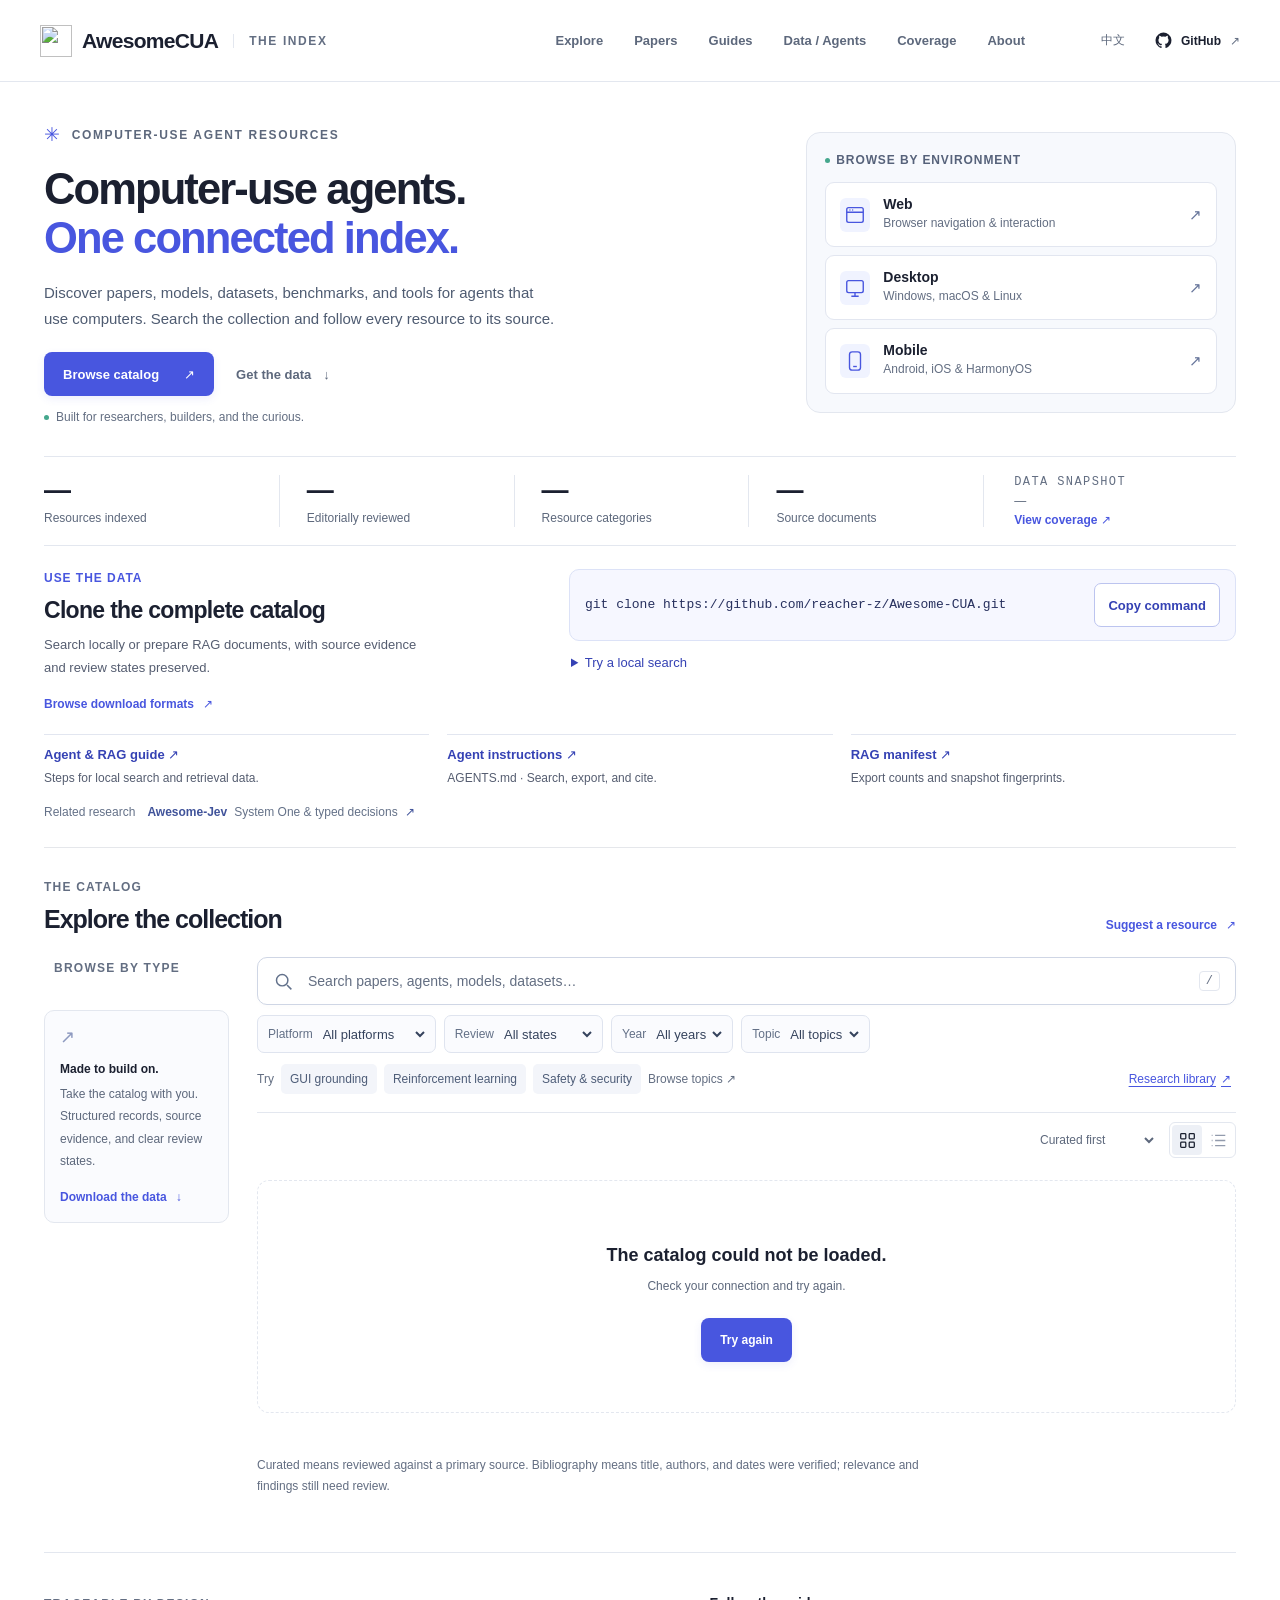
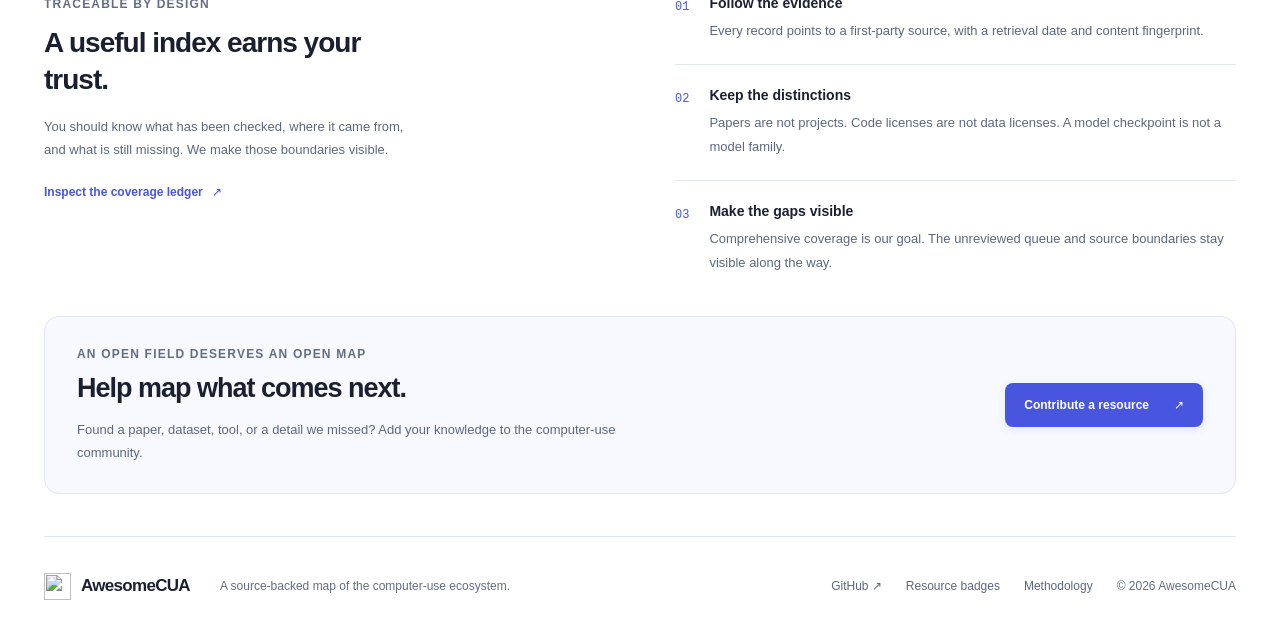
==== web/index.html @ 634046e3 "Merge main into vis/333-readme-cite and keep the Cite link in the new README header" ====
<!doctype html>
<html lang="en">
<head>
  <meta charset="utf-8">
  <meta name="viewport" content="width=device-width, initial-scale=1">
  <meta name="description" content="Explore the computer-use agent ecosystem. A searchable, source-backed catalog of papers, models, datasets, benchmarks, tools, and products.">
  <meta name="theme-color" content="#4856df">
  <meta property="og:title" content="AwesomeCUA — The computer-use agent index">
  <meta property="og:description" content="Research, models, data, and tools. Explore the computer-use agent ecosystem in one source-backed index.">
  <meta property="og:type" content="website">
  <meta property="og:site_name" content="AwesomeCUA">
  <meta property="og:locale" content="en_US">
  <meta property="og:image" content="https://awesomecua.github.io/social.png">
  <meta property="og:image:width" content="1200">
  <meta property="og:image:height" content="630">
  <meta property="og:image:alt" content="AwesomeCUA: The next interface is an agent. Research, models, data, and tools in one source-backed index.">
  <meta name="twitter:card" content="summary_large_image">
  <title>AwesomeCUA — The computer-use agent index</title>
  <link rel="icon" type="image/svg+xml" href="./favicon.svg">
  <link rel="stylesheet" href="./styles.css">
  <script type="module" src="./app.js"></script>
</head>
<body>
  <a class="skip-link" href="#catalog" data-i18n="skipToCatalog">Skip to catalog</a>
  <header class="site-header">
    <div class="header-inner">
      <a class="brand" href="./" aria-label="AwesomeCUA home" data-i18n-label="homeLabel"><img src="./favicon.svg" width="32" height="32" alt=""><span>Awesome<span class="brand-cua">CUA</span></span><span class="brand-label" data-i18n="brandLabel">THE INDEX</span></a>
      <nav aria-label="Main navigation" data-i18n-label="mainNavigation">
        <a href="#catalog" data-i18n="navExplore">Explore</a>
        <a href="/papers/" data-paper-library data-i18n="navPapers">Papers</a>
        <a href="/guides/" data-i18n="navGuides">Guides</a>
        <a href="/data/" data-data-hub data-i18n="navData">Data / Agents</a>
        <a href="#coverage" data-i18n="navCoverage">Coverage</a>
        <a href="#about" data-i18n="navAbout">About</a>
      </nav>
      <div class="header-actions"><button id="language" class="language-button" type="button" lang="zh-CN">中文</button><a class="github-link" href="https://github.com/reacher-z/Awesome-CUA" target="_blank" rel="noopener noreferrer"><svg viewBox="0 0 24 24" width="17" height="17" aria-hidden="true"><path fill="currentColor" d="M12 .8A11.2 11.2 0 0 0 8.46 22.63c.56.1.77-.24.77-.54v-2.1c-3.12.67-3.78-1.33-3.78-1.33-.51-1.3-1.25-1.65-1.25-1.65-1.02-.7.08-.68.08-.68 1.13.08 1.72 1.15 1.72 1.15 1 1.72 2.62 1.22 3.26.93.1-.73.4-1.22.71-1.5-2.49-.29-5.1-1.25-5.1-5.54 0-1.22.44-2.22 1.15-3-.12-.28-.5-1.42.11-2.96 0 0 .94-.3 3.08 1.15a10.7 10.7 0 0 1 5.6 0c2.14-1.45 3.07-1.15 3.07-1.15.62 1.54.23 2.68.12 2.96.71.78 1.14 1.78 1.14 3 0 4.3-2.62 5.25-5.12 5.53.4.35.76 1.03.76 2.08v3.1c0 .3.2.65.77.54A11.2 11.2 0 0 0 12 .8Z"/></svg><span>GitHub</span><span aria-hidden="true">↗</span></a></div>
    </div>
  </header>
  <main>
    <section class="hero shell">
      <div class="hero-copy">
        <div class="eyebrow"><span class="small-cross">✳</span><span data-i18n="eyebrow">COMPUTER-USE AGENT RESOURCES</span></div>
        <h1><span data-i18n="heroLine1">Computer-use agents.</span><br><span class="accent" data-i18n="heroLine2">One connected index.</span></h1>
        <p class="hero-description" data-i18n="heroDescription">Discover papers, models, datasets, benchmarks, and tools for agents that use computers. Search the collection and follow every resource to its source.</p>
        <div class="hero-cta"><a class="button primary" href="#catalog"><span data-i18n="exploreButton">Browse catalog</span><span aria-hidden="true">↗</span></a><button class="button text-button" id="hero-download" type="button"><span data-i18n="getData">Get the data</span><span aria-hidden="true">↓</span></button></div>
        <div class="hero-caption"><span class="status-dot"></span><span data-i18n="heroCaption">Built for researchers, builders, and the curious.</span></div>
      </div>
      <div class="ecosystem-map" aria-label="Explore web, desktop, and mobile agents" data-i18n-label="mapLabelAria">
        <div class="map-label"><span class="status-dot"></span><span data-i18n="mapLabel">BROWSE BY ENVIRONMENT</span></div>
        <button class="map-node node-web" type="button" data-environment="web"><span class="node-icon"><svg viewBox="0 0 24 24" width="22" height="22" fill="none" stroke="currentColor" stroke-width="1.5" aria-hidden="true"><rect x="3" y="4" width="18" height="16" rx="2"/><path d="M3 9h18M6 6.5h1m2 0h1"/></svg></span><span><strong data-i18n="webLabel">Web</strong><small data-i18n="webCaption">Browser navigation &amp; interaction</small></span><span class="node-arrow">↗</span></button>
        <button class="map-node node-desktop" type="button" data-environment="desktop"><span class="node-icon"><svg viewBox="0 0 24 24" width="22" height="22" fill="none" stroke="currentColor" stroke-width="1.5" aria-hidden="true"><rect x="3" y="4" width="18" height="13" rx="2"/><path d="M8 21h8m-4-4v4"/></svg></span><span><strong data-i18n="desktopLabel">Desktop</strong><small data-i18n="desktopCaption">Windows, macOS &amp; Linux</small></span><span class="node-arrow">↗</span></button>
        <button class="map-node node-mobile" type="button" data-environment="mobile"><span class="node-icon"><svg viewBox="0 0 24 24" width="22" height="22" fill="none" stroke="currentColor" stroke-width="1.5" aria-hidden="true"><rect x="6" y="2" width="12" height="20" rx="3"/><path d="M10 18h4"/></svg></span><span><strong data-i18n="mobileLabel">Mobile</strong><small data-i18n="mobileCaption">Android, iOS &amp; HarmonyOS</small></span><span class="node-arrow">↗</span></button>
      </div>
    </section>
    <section class="stats-band shell" aria-label="Catalog statistics" data-i18n-label="statsLabel">
      <div><span class="stat-value" id="stat-resources">—</span><span class="stat-label" data-i18n="resources">Resources indexed</span></div>
      <div><span class="stat-value" id="stat-curated">—</span><span class="stat-label" data-i18n="curatedResources">Editorially reviewed</span></div>
      <div><span class="stat-value" id="stat-kinds">—</span><span class="stat-label" data-i18n="categories">Resource categories</span></div>
      <div><span class="stat-value" id="stat-sources">—</span><span class="stat-label" data-i18n="discoverySources">Source documents</span></div>
      <div class="snapshot"><span class="snapshot-title" data-i18n="snapshot">DATA SNAPSHOT</span><span id="snapshot-date">—</span><a href="#coverage"><span data-i18n="viewCoverage">View coverage</span> ↗</a></div>
    </section>
    <section class="agent-entry shell" aria-labelledby="agent-entry-title">
      <div class="agent-entry-heading"><div class="eyebrow" data-i18n="agentEyebrow">USE THE DATA</div><h2 id="agent-entry-title" data-i18n="agentTitle">Clone the complete catalog</h2><p class="agent-entry-copy" data-i18n="agentCopy">Search locally or prepare RAG documents, with source evidence and review states preserved.</p><a class="subtle-link" data-data-hub href="/data/"><span data-i18n="agentDownloads">Browse download formats</span> ↗</a></div>
      <div class="clone-entry-command" data-clone-entry><div class="clone-command"><code aria-label="Git clone command" data-i18n-label="cloneCommandLabel">git clone https://github.com/reacher-z/Awesome-CUA.git</code><button type="button" data-copy-clone data-i18n="copyCommand" aria-describedby="clone-status-home">Copy command</button></div><p id="clone-status-home" class="clone-feedback" data-clone-status role="status" aria-live="polite" aria-atomic="true"></p><details class="agent-search"><summary data-i18n="localSearch">Try a local search</summary><pre><code>cd Awesome-CUA
python3 scripts/catalog.py search "grounding" --kind model --status curated --json</code></pre><p data-i18n="localSearchRequirements">Python 3.11+; no package installation or account needed.</p></details></div>
      <ul class="agent-entry-links"><li><a data-agent-guide href="/agents/"><strong><span data-i18n="agentGuide">Agent &amp; RAG guide</span> ↗</strong><span data-i18n="agentGuideCopy">Steps for local search and retrieval data.</span></a></li><li><a href="/AGENTS.md"><strong><span data-i18n="agentInstructions">Agent instructions</span> ↗</strong><span data-i18n="agentInstructionsCopy">AGENTS.md · Search, export, and cite.</span></a></li><li><a href="/downloads/rag-manifest.json"><strong><span data-i18n="agentManifest">RAG manifest</span> ↗</strong><span data-i18n="agentManifestCopy">Export counts and snapshot fingerprints.</span></a></li></ul>
      <div class="agent-related"><span data-i18n="relatedResearch">Related research</span><a href="https://github.com/reacher-z/Awesome-Jev" target="_blank" rel="noopener noreferrer">Awesome-Jev <span data-i18n="jevScope">System One &amp; typed decisions</span> <span aria-hidden="true">↗</span></a></div>
    </section>
    <section id="catalog" class="catalog-section shell" aria-labelledby="catalog-title">
      <div class="section-heading"><div><div class="eyebrow section-eyebrow" data-i18n="catalogEyebrow">THE CATALOG</div><h2 id="catalog-title" data-i18n="catalogTitle">Explore the collection</h2></div><a class="subtle-link" href="https://github.com/reacher-z/Awesome-CUA/issues/new?template=resource.yml" target="_blank" rel="noopener noreferrer"><span data-i18n="suggest">Suggest a resource</span> ↗</a></div>
      <div class="catalog-layout">
        <aside class="sidebar" aria-label="Resource categories" data-i18n-label="categories">
          <div class="sidebar-label" data-i18n="browseByType">BROWSE BY TYPE</div>
          <div id="categories" class="category-list"></div>
          <div class="sidebar-note"><span class="note-icon">↗</span><h3 data-i18n="useDataTitle">Made to build on.</h3><p data-i18n="useDataCopy">Take the catalog with you. Structured records, source evidence, and clear review states.</p><button class="subtle-link" id="sidebar-download" type="button"><span data-i18n="downloadData">Download the data</span> ↓</button></div>
        </aside>
        <div class="catalog-main">
          <div class="search-box"><svg viewBox="0 0 24 24" width="21" height="21" fill="none" stroke="currentColor" stroke-width="1.7" aria-hidden="true"><circle cx="10.5" cy="10.5" r="6.5"/><path d="m16 16 5 5"/></svg><label class="sr-only" for="search" data-i18n="searchLabel">Search the catalog</label><input id="search" type="search" autocomplete="off" placeholder="Search papers, agents, models, datasets…" data-placeholder="searchPlaceholder"><kbd aria-hidden="true">/</kbd></div>
          <div class="filter-row">
            <label class="select-wrap"><span data-i18n="platform">Platform</span><select id="platform"><option value="" data-i18n="allPlatforms">All platforms</option></select></label>
            <label class="select-wrap"><span data-i18n="review">Review</span><select id="review"><option value="" data-i18n="allStates">All states</option><option value="curated" data-i18n="curated">Curated</option><option value="metadata_verified" data-i18n="metadata">Bibliography</option></select></label>
            <label class="select-wrap"><span data-i18n="year">Year</span><select id="year"><option value="" data-i18n="allYears">All years</option></select></label>
            <label class="select-wrap topic-select"><span data-i18n="topic">Topic</span><select id="topic"><option value="" data-i18n="allTopics">All topics</option></select></label>
            <button type="button" class="clear-button" id="clear-filters" data-i18n="clearFilters" hidden>Reset filters</button>
          </div>
          <div class="popular-topics"><span data-i18n="try">Try</span><button type="button" data-search="grounding" data-i18n="grounding">GUI grounding</button><button type="button" data-topic="reinforcement-learning" data-i18n="rl">Reinforcement learning</button><button type="button" data-topic="safety-security" data-i18n="safety">Safety & security</button><a data-topic-directory href="/topics/"><span data-i18n="topicDirectory">Browse topics</span> ↗</a><a class="paper-library-shortcut" data-paper-library href="/papers/"><span data-i18n="paperLibrary">Research library</span> ↗</a></div>
          <div class="results-toolbar"><p id="results-count" role="status" aria-live="polite" tabindex="-1" data-i18n="loading">Loading the catalog…</p><label class="sort-wrap"><span class="sr-only" data-i18n="sortBy">Sort results</span><select id="sort"><option value="featured" data-i18n="curatedFirst">Curated first</option><option value="name" data-i18n="nameSort">Name A–Z</option><option value="newest" data-i18n="newest">Newest publication</option></select></label><div class="view-toggle" role="group" aria-label="Result layout" data-i18n-label="layoutLabel"><button id="view-grid" type="button" aria-label="Grid view" data-i18n-label="gridView" aria-pressed="true"><svg viewBox="0 0 20 20" width="17" height="17" fill="none" stroke="currentColor" stroke-width="1.5" aria-hidden="true"><rect x="2" y="2" width="6" height="6" rx="1"/><rect x="12" y="2" width="6" height="6" rx="1"/><rect x="2" y="12" width="6" height="6" rx="1"/><rect x="12" y="12" width="6" height="6" rx="1"/></svg></button><button id="view-list" type="button" aria-label="List view" data-i18n-label="listView" aria-pressed="false"><svg viewBox="0 0 20 20" width="17" height="17" fill="none" stroke="currentColor" stroke-width="1.5" aria-hidden="true"><path d="M6 4h12M6 10h12M6 16h12M2 4h1M2 10h1M2 16h1"/></svg></button></div></div>
          <div id="load-error" class="empty-state" hidden><h3 data-i18n="errorTitle">The catalog could not be loaded.</h3><p data-i18n="errorCopy">Check your connection and try again.</p><button class="button primary" id="retry" type="button" data-i18n="retry">Try again</button></div>
          <div id="results" class="resource-grid" aria-label="Catalog results" data-i18n-label="resultsLabel" aria-busy="true"></div>
          <div id="empty" class="empty-state" hidden><div class="empty-symbol">⌕</div><h3 data-i18n="emptyTitle">No resources match these filters.</h3><p data-i18n="emptyCopy">Try a broader term or clear a filter. Many papers have not yet been assigned platform or topic tags.</p><button class="button secondary" id="empty-reset" type="button" data-i18n="clearFilters">Reset filters</button></div>
          <nav id="pagination" class="pagination" aria-label="Results pagination" data-i18n-label="paginationLabel"></nav>
          <p class="catalog-footnote" data-i18n="catalogFootnote">Curated means reviewed against a primary source. Bibliography means title, authors, and dates were verified; relevance and findings still need review.</p>
        </div>
      </div>
    </section>
    <section id="coverage" class="coverage-section shell" aria-labelledby="coverage-title">
      <div class="coverage-intro"><div class="eyebrow section-eyebrow" data-i18n="coverageEyebrow">TRACEABLE BY DESIGN</div><h2 id="coverage-title" data-i18n="coverageTitle">A useful index earns your trust.</h2><p data-i18n="coverageCopy">You should know what has been checked, where it came from, and what is still missing. We make those boundaries visible.</p><button class="subtle-link" id="coverage-button" type="button"><span data-i18n="coverageButton">Inspect the coverage ledger</span> ↗</button></div>
      <div class="principles"><article><span class="principle-number">01</span><div><h3 data-i18n="principle1Title">Follow the evidence</h3><p data-i18n="principle1Copy">Every record points to a first-party source, with a retrieval date and content fingerprint.</p></div></article><article><span class="principle-number">02</span><div><h3 data-i18n="principle2Title">Keep the distinctions</h3><p data-i18n="principle2Copy">Papers are not projects. Code licenses are not data licenses. A model checkpoint is not a model family.</p></div></article><article><span class="principle-number">03</span><div><h3 data-i18n="principle3Title">Make the gaps visible</h3><p data-i18n="principle3Copy">Comprehensive coverage is our goal. The unreviewed queue and source boundaries stay visible along the way.</p></div></article></div>
    </section>
    <section id="about" class="about-section shell"><div><div class="eyebrow section-eyebrow" data-i18n="aboutEyebrow">AN OPEN FIELD DESERVES AN OPEN MAP</div><h2 data-i18n="aboutTitle">Help map what comes next.</h2><p data-i18n="aboutCopy">Found a paper, dataset, tool, or a detail we missed? Add your knowledge to the computer-use community.</p></div><a class="button primary" href="https://github.com/reacher-z/Awesome-CUA/issues/new?template=resource.yml" target="_blank" rel="noopener noreferrer"><span data-i18n="contribute">Contribute a resource</span><span aria-hidden="true">↗</span></a></section>
  </main>
  <footer class="shell"><a class="brand" href="./"><img src="./favicon.svg" width="27" height="27" alt=""><span>Awesome<span class="brand-cua">CUA</span></span></a><span data-i18n="footerCopy">A source-backed map of the computer-use ecosystem.</span><a href="https://github.com/reacher-z/Awesome-CUA" target="_blank" rel="noopener noreferrer">GitHub ↗</a><a href="/badges/" data-i18n="resourceBadges">Resource badges</a><button id="footer-method" type="button" data-i18n="methodology">Methodology</button><span class="copyright">© 2026 AwesomeCUA</span></footer>
  <dialog id="detail-dialog" class="detail-dialog" aria-labelledby="detail-title"><div class="dialog-top"><span id="detail-overline" class="eyebrow"></span><button class="icon-button dialog-close" type="button" aria-label="Close details" data-i18n-label="closeDetails">×</button></div><div id="detail-content"></div><div class="toast" role="status" aria-live="polite"></div></dialog>
  <dialog id="info-dialog" class="info-dialog" aria-labelledby="info-title"><div class="dialog-top"><span class="eyebrow" data-i18n="dataEyebrow">AWESOMECUA / DATA</span><button class="icon-button dialog-close" type="button" aria-label="Close dialog" data-i18n-label="closeDialog">×</button></div><div id="info-content"></div><div class="toast" role="status" aria-live="polite"></div></dialog>
  <div id="toast" class="toast" role="status" aria-live="polite"></div>
  <noscript><p class="noscript">Enable JavaScript to search the catalog, or <a href="./downloads/catalog.jsonl">download the complete JSONL data</a>.</p></noscript>
</body>
</html>
---- web/styles.css ----
@charset "UTF-8";
:root{--ink:#1b2030;--muted:#5d687c;--faint:#636e82;--blue:#4856df;--blue-dark:#3542ba;--soft-blue:#edf0ff;--line:#e4e7ee;--paper:#fff;--bg:#fafbfe;--green:#277966;--radius:14px;font-family:Inter,-apple-system,BlinkMacSystemFont,"Segoe UI","PingFang SC","Microsoft YaHei",sans-serif;color:var(--ink);background:var(--bg);font-synthesis:none;scroll-behavior:smooth;scroll-padding-top:90px}
*{box-sizing:border-box}body{margin:0}button,input,select{font:inherit}button,a,input,select{-webkit-tap-highlight-color:transparent}a{color:inherit;text-decoration:none}button{cursor:pointer;color:inherit}button:disabled{cursor:default;opacity:.4}button{background:none;border:none}a,button,input,select{outline-offset:4px}button:focus-visible,a:focus-visible,input:focus-visible,select:focus-visible{outline:2px solid var(--blue)}[hidden]{display:none!important}.shell{width:min(1256px,calc(100% - 88px));margin-inline:auto}.sr-only{position:absolute;width:1px;height:1px;padding:0;margin:-1px;overflow:hidden;clip:rect(0,0,0,0);white-space:nowrap;border:0}.skip-link{position:fixed;top:-100px;left:20px;background:var(--blue);color:white;padding:12px;z-index:99}.skip-link:focus{top:10px}.site-header{height:82px;border-bottom:1px solid var(--line);background:rgba(255,255,255,.94);position:sticky;top:0;z-index:20;backdrop-filter:blur(16px)}.header-inner{width:min(1360px,calc(100% - 80px));height:100%;margin:auto;display:flex;align-items:center;justify-content:space-between;gap:30px}.brand{display:flex;align-items:center;gap:10px;font-size:21px;font-weight:680;letter-spacing:-.7px}.brand-cua{font-weight:800}.brand-label{font-size:12px;letter-spacing:1.6px;color:var(--faint);border-left:1px solid var(--line);padding-left:15px;margin-left:5px;font-weight:650}.site-header nav{display:flex;gap:31px;margin-left:auto;margin-right:38px;font-size:13px;font-weight:550;color:var(--muted)}.site-header nav a:hover{color:var(--blue)}.header-actions{display:flex;align-items:center;gap:22px}.language-button{font-size:12px;color:var(--muted);padding:8px}.github-link{display:flex;align-items:center;gap:9px;font-size:12px;font-weight:650}.github-link>span:last-child{color:var(--faint)}
.hero{padding-top:74px;padding-bottom:66px;display:grid;grid-template-columns:1.14fr .86fr;align-items:center;gap:50px}.eyebrow{display:flex;align-items:center;gap:8px;font-size:12px;font-weight:750;letter-spacing:1.65px;color:var(--muted);line-height:1.6}.small-cross{color:var(--blue);font-size:19px;margin-right:2px}h1{font-size:clamp(42px,4.35vw,64px);letter-spacing:-3.1px;line-height:1.09;margin:21px 0 22px;font-weight:730}.accent{color:var(--blue)}.hero-description{color:var(--muted);font-size:15px;line-height:1.85;max-width:505px;margin:0}.hero-cta{display:flex;align-items:center;gap:22px;margin-top:29px}.button{display:inline-flex;align-items:center;justify-content:center;gap:25px;min-height:44px;padding:12px 19px;border-radius:8px;font-size:12px;font-weight:650;transition:background .15s,transform .15s}.button.primary{background:var(--blue);color:white;box-shadow:0 3px 8px #4856df18}.button.primary:hover{background:var(--blue-dark);transform:translateY(-1px)}.button.secondary{background:var(--paper);border:1px solid var(--line)}.text-button{padding-left:0;padding-right:0;color:var(--muted);gap:12px}.hero-caption{display:flex;align-items:center;gap:7px;font-size:12px;color:var(--faint);margin-top:23px}.status-dot{width:5px;height:5px;display:inline-block;background:#45a78d;border-radius:50%;flex-shrink:0}.ecosystem-map{height:350px;position:relative;background-image:radial-gradient(#dfe3ee .8px,transparent .8px);background-size:16px 16px;border:1px solid var(--line);border-radius:20px;background-color:#f4f6fc;box-shadow:0 15px 45px -25px #61709828;overflow:hidden}.map-label{position:absolute;top:21px;left:22px;right:22px;font:12px ui-monospace,SFMono-Regular,monospace;letter-spacing:1px;display:flex;align-items:center;gap:6px;color:var(--faint)}.map-coordinates{margin-left:auto;color:var(--faint)}.map-connectors{position:absolute;inset:35px 0 15px;width:100%;height:290px;fill:none;stroke:#c9d0eb;stroke-width:1}.map-connectors circle{stroke-dasharray:3 6;opacity:.75}.map-center{position:absolute;width:84px;height:91px;top:139px;left:calc(50% - 42px);background:var(--blue);border:5px solid #e5e9ff;border-radius:20px;box-shadow:0 12px 30px -5px #4856df4a;color:white;display:flex;flex-direction:column;align-items:center;justify-content:center;gap:4px}.map-center span{font:12px ui-monospace,monospace;letter-spacing:2px}.map-node{position:absolute;display:flex;align-items:center;gap:10px;background:white;box-shadow:0 5px 18px #6d7a9c12;border:1px solid #e2e6f0;border-radius:11px;text-align:left;padding:13px 14px;z-index:2;transition:transform .2s}.map-node:hover{transform:translateY(-3px);border-color:#b6bff7}.map-node strong{font-size:12px;display:block;font-weight:650}.map-node small{font-size:12px;display:block;color:var(--faint);margin-top:4px}.node-icon{color:var(--blue);font-size:24px;display:flex;align-items:center;justify-content:center;width:26px}.node-arrow{color:#a6afc0;margin-left:10px;font-size:12px}.node-web{left:22px;top:58px}.node-desktop{right:20px;top:78px}.node-mobile{right:33px;bottom:44px}.map-foot{position:absolute;left:22px;right:22px;bottom:16px;display:flex;align-items:center;justify-content:flex-start;gap:9px;font:12px ui-monospace,monospace;color:var(--faint);letter-spacing:1px}.map-foot i{width:13px;height:1px;background:#b2bdd3}
.stats-band{display:grid;grid-template-columns:repeat(4,1fr) 1.15fr;padding:26px 0;border-top:1px solid var(--line);border-bottom:1px solid var(--line);gap:15px}.stats-band>div{display:flex;flex-direction:column;gap:7px;padding-left:27px;border-left:1px solid var(--line)}.stats-band>div:first-child{padding-left:0;border:none}.stat-value{font-size:29px;font-weight:670;letter-spacing:-1px;font-variant-numeric:tabular-nums}.stat-label{font-size:12px;color:var(--muted)}.stats-band .snapshot{padding-left:30px;justify-content:center}.snapshot-title{font:12px ui-monospace,monospace;color:var(--faint);letter-spacing:1.4px}.snapshot>span:nth-child(2){font-size:12px;color:var(--muted)}.snapshot a{font-size:12px;color:var(--blue);font-weight:600}.catalog-section{padding-top:61px;padding-bottom:54px}.section-heading{display:flex;justify-content:space-between;align-items:flex-end;margin-bottom:30px;gap:25px}.section-eyebrow{font-size:12px;letter-spacing:1.6px;color:var(--faint)}h2{font-size:28px;font-weight:660;letter-spacing:-1px;line-height:1.25;margin:11px 0 0}.subtle-link{display:inline-flex;align-items:center;gap:9px;color:var(--blue);font-size:12px;font-weight:600;padding:0;line-height:1.6}.subtle-link:hover{text-decoration:underline}.catalog-layout{display:grid;grid-template-columns:192px minmax(0,1fr);gap:32px;align-items:start}.sidebar-label{font-size:12px;color:var(--faint);font-weight:650;letter-spacing:1.25px;padding:4px 12px 13px}.category-list{display:flex;flex-direction:column;gap:3px}.category-button{display:flex;align-items:center;text-align:left;gap:10px;min-height:36px;padding:9px 11px;border-radius:7px;font-size:12px;color:var(--muted);transition:background .15s;width:100%}.category-button:hover{background:#f0f2f8}.category-button[aria-pressed=true]{background:var(--soft-blue);color:var(--blue);font-weight:650}.category-icon{display:flex;align-items:center;width:17px;font-size:15px;justify-content:center;color:#8a94a9}.category-button[aria-pressed=true] .category-icon{color:var(--blue)}.category-count{margin-left:auto;font:12px ui-monospace,SFMono-Regular,monospace;color:var(--faint)}.category-button[aria-pressed=true] .category-count{color:var(--blue)}.sidebar-note{border:1px solid var(--line);background:#f5f7fc;border-radius:10px;padding:17px;margin-top:27px}.note-icon{font-size:18px;color:#8e9ac0}.sidebar-note h3{font-size:12px;margin:14px 0 7px;font-weight:650}.sidebar-note p{font-size:12px;line-height:1.85;color:var(--muted);margin:0 0 15px}.sidebar-note .subtle-link{font-size:12px}.search-box{height:49px;background:white;border:1px solid #d8dde8;border-radius:10px;display:flex;align-items:center;gap:12px;padding:0 15px;box-shadow:0 2px 3px #18243802}.search-box:focus-within{border-color:var(--blue);box-shadow:0 0 0 3px #4856df10}.search-box>svg{color:#9099a9;flex-shrink:0}.search-box input{border:0;outline:0;background:transparent;min-width:0;width:100%;font-size:12px;color:var(--ink);height:100%}.search-box input::placeholder{color:var(--faint)}.search-box input:focus-visible{outline:none}.search-box kbd{font-size:12px;border:1px solid var(--line);color:var(--faint);padding:2px 6px;border-radius:4px}.filter-row{display:flex;flex-wrap:wrap;align-items:center;gap:8px;margin-top:12px}.select-wrap{display:flex;align-items:center;gap:6px;min-height:32px;border:1px solid var(--line);border-radius:6px;background:white;padding:0 7px 0 10px;font-size:12px;min-width:0}.select-wrap>span{color:var(--faint)}.select-wrap select{max-width:180px;color:var(--muted);background:transparent;border:none;outline-offset:1px;font-size:12px;min-height:30px;padding-right:3px}.clear-button{font-size:12px;color:var(--blue);padding:8px;margin-left:auto}.popular-topics{display:flex;align-items:center;gap:8px;flex-wrap:wrap;font-size:12px;color:var(--faint);margin:13px 0 26px}.popular-topics>button{font-size:12px;background:#f0f2f7;padding:5px 9px;border-radius:5px;color:var(--muted)}.popular-topics>button:hover{background:var(--soft-blue);color:var(--blue)}.results-toolbar{display:flex;align-items:center;gap:12px;min-height:28px;margin-bottom:15px}.results-toolbar>p{font-size:12px;color:var(--muted);margin:0 auto 0 0}.results-toolbar>p strong{font-weight:650;color:var(--ink)}.sort-wrap select{font-size:12px;color:var(--muted);border:0;background:transparent;max-width:160px;padding:5px 0}.view-toggle{display:flex;gap:1px;border:1px solid var(--line);background:white;border-radius:6px;padding:2px}.view-toggle button{padding:4px 6px;border-radius:4px;display:flex;align-items:center;color:#929bad}.view-toggle button[aria-pressed=true]{background:#edf0f6;color:var(--ink)}
.resource-grid{display:grid;grid-template-columns:repeat(3,minmax(0,1fr));gap:13px}.resource-card{border:1px solid var(--line);border-radius:11px;background:white;padding:18px 17px 14px;min-width:0;position:relative;display:flex;flex-direction:column;transition:border-color .2s,box-shadow .2s,transform .2s}.resource-card:hover{border-color:#bac3ed;box-shadow:0 5px 20px #23315b08;transform:translateY(-2px)}.card-top{display:flex;align-items:center;justify-content:space-between;gap:9px;margin-bottom:16px}.resource-monogram{width:35px;height:35px;border-radius:9px;display:flex;align-items:center;justify-content:center;background:#eef1fa;color:#58649a;font:600 14px ui-monospace,monospace;letter-spacing:-1px;border:1px solid #e6ebf5}.resource-card[data-kind=model] .resource-monogram{color:#7855ad;background:#f4eefb;border-color:#ede5f5}.resource-card[data-kind=dataset] .resource-monogram{color:#2a7363;background:#edf7f3;border-color:#e4f0eb}.resource-card[data-kind=benchmark] .resource-monogram{color:#94591c;background:#fbf4eb;border-color:#f2e9dc}.resource-card[data-kind=agent] .resource-monogram{color:#4865b3;background:#edf2fd}.kind-chip{color:var(--muted);background:#f4f5f8;border-radius:4px;font-size:12px;letter-spacing:.3px;padding:4px 6px;white-space:nowrap}.card-title{font-size:13px;line-height:1.55;letter-spacing:-.2px;font-weight:670;margin:0 0 8px}.card-title button{text-align:left;padding:0;font-weight:inherit;line-height:inherit;color:inherit}.card-title button:after{content:"";position:absolute;inset:0;border-radius:11px}.card-title button:hover{color:var(--blue)}.card-facts{font:12px/1.6 ui-monospace,SFMono-Regular,Menlo,Consolas,monospace;color:var(--muted);margin:-2px 0 9px;display:-webkit-box;-webkit-line-clamp:2;-webkit-box-orient:vertical;overflow:hidden}.card-facts>*{display:inline-block;max-width:100%;overflow:hidden;text-overflow:ellipsis;white-space:nowrap;vertical-align:top}.card-facts a,.row-meta a{color:#4151a7;position:relative;z-index:2}.card-facts a:hover,.row-meta a:hover{text-decoration:underline}.resource-summary{font-size:12px;line-height:1.85;color:var(--muted);margin:0 0 17px;display:-webkit-box;-webkit-line-clamp:3;-webkit-box-orient:vertical;overflow:hidden;min-height:55px}.resource-summary.is-bibliography{-webkit-line-clamp:2;font-size:12px}.card-tags{display:flex;flex-wrap:wrap;gap:5px;margin-top:auto;margin-bottom:15px}.card-tags span{font-size:12px;color:var(--faint);line-height:1.5;border:1px solid #eaedf3;border-radius:4px;padding:2px 5px}.card-bottom{display:flex;align-items:center;gap:6px;border-top:1px solid #eef0f5;padding-top:11px;font-size:12px;color:var(--faint)}.review-dot{width:4px;height:4px;background:#a9b0c0;border-radius:100%}.is-curated .review-dot{background:#45a78d}.card-bottom.is-curated{color:var(--green)}.card-external{margin-left:auto;display:flex;align-items:center;gap:3px;position:relative;z-index:2;color:#929bad;font-size:12px}.card-external:hover{color:var(--blue)}.resource-grid.list-view{grid-template-columns:1fr;gap:7px}.list-view .resource-card{display:grid;grid-template-columns:120px minmax(0,1fr) 170px;gap:5px 20px;padding:16px 20px;align-items:center}.list-view .card-top{margin:0;grid-row:1/4;align-self:start;justify-content:flex-start;gap:10px}.list-view .resource-monogram{width:30px;height:30px;font-size:12px;flex-shrink:0}.list-view .kind-chip{font-size:12px;max-width:80px;white-space:normal}.list-view .card-title{margin:0;grid-column:2;grid-row:1}.list-view .resource-summary{min-height:0;margin:0;grid-column:2;grid-row:2;-webkit-line-clamp:2}.list-view .card-tags{grid-column:2;grid-row:3;margin:3px 0 0}.list-view .card-bottom{grid-column:3;grid-row:1/4;border:0;padding:0;margin:0}.empty-state{text-align:center;padding:50px 25px;background:white;border:1px dashed var(--line);border-radius:12px}.empty-symbol{font-size:34px;color:var(--blue)}.empty-state h3{font-size:18px;margin:14px 0 10px}.empty-state p{font-size:12px;line-height:1.8;color:var(--muted);max-width:410px;margin:0 auto 20px}.pagination{display:flex;align-items:center;justify-content:space-between;margin-top:22px;gap:12px;font-size:12px;color:var(--muted)}.pagination button{border:1px solid var(--line);border-radius:6px;padding:8px 13px;background:white;font-size:12px}.pagination button:hover:not(:disabled){color:var(--blue);border-color:var(--blue)}.page-numbers{display:flex;align-items:center;gap:4px}.pagination .page-numbers button{min-width:32px;min-height:32px;padding:0 8px;font-variant-numeric:tabular-nums}.pagination .page-numbers button[aria-current=page]{color:#fff;background:var(--blue);border-color:var(--blue);font-weight:650}.page-gap{min-width:14px;text-align:center}@media(max-width:760px){.pagination{flex-wrap:wrap;row-gap:10px}.page-numbers{order:-1;flex-basis:100%;justify-content:center}}.catalog-footnote{font-size:12px;color:var(--faint);line-height:1.8;margin:20px 0 0;max-width:700px}
.coverage-section{border-top:1px solid var(--line);padding-top:65px;padding-bottom:65px;display:grid;grid-template-columns:1fr 1fr;gap:95px}.coverage-intro h2{font-size:31px;max-width:360px;line-height:1.3}.coverage-intro p{font-size:12px;line-height:1.9;color:var(--muted);max-width:380px;margin:17px 0 20px}.principles article{display:flex;gap:20px;padding:0 0 22px;margin:0 0 22px;border-bottom:1px solid var(--line)}.principles article:last-child{border:0;margin:0;padding:0}.principle-number{font:12px ui-monospace,monospace;color:var(--blue);margin-top:5px}.principles h3{font-size:13px;margin:0 0 8px;font-weight:650}.principles p{font-size:12px;line-height:1.9;color:var(--muted);margin:0}.about-section{border:1px solid #e0e4f5;border-radius:15px;background:#f0f3fd;display:flex;align-items:center;justify-content:space-between;gap:40px;padding:36px 40px;margin-bottom:65px}.about-section h2{font-size:27px;margin-top:8px}.about-section p{font-size:12px;line-height:1.9;color:var(--muted);max-width:560px;margin:12px 0 0}.about-section .button{flex-shrink:0}footer{display:flex;align-items:center;gap:24px;min-height:100px;border-top:1px solid var(--line);font-size:12px;color:var(--faint)}footer .brand{font-size:17px;color:var(--ink);margin-right:6px}footer>span:nth-child(2){margin-right:auto}footer a:not(.brand),footer button{font-size:12px;padding:0;color:var(--muted)}.copyright{font-size:12px;white-space:nowrap}.detail-dialog,.info-dialog{border:1px solid var(--line);border-radius:17px;max-width:690px;width:calc(100% - 32px);max-height:calc(100dvh - 50px);padding:27px 32px;color:var(--ink);background:white;box-shadow:0 20px 80px #12234433;overflow:auto}.detail-dialog::backdrop,.info-dialog::backdrop{background:#18213766;backdrop-filter:blur(4px)}.dialog-top{display:flex;align-items:center;justify-content:space-between;gap:20px;margin-bottom:15px}.icon-button{font-size:24px;font-weight:300;line-height:1;border-radius:6px;padding:3px 7px;color:var(--muted)}.icon-button:hover{background:#f0f2f7}.detail-dialog h2,.info-dialog h2{font-size:27px;line-height:1.35;margin-bottom:15px;overflow-wrap:anywhere}.detail-description,.info-dialog p{font-size:13px;line-height:1.85;color:var(--muted)}.detail-badges{display:flex;flex-wrap:wrap;gap:8px;margin:17px 0 23px}.detail-badges span{background:var(--soft-blue);color:var(--blue);font-size:12px;padding:5px 8px;border-radius:5px}.detail-section{margin:26px 0 0;padding-top:20px;border-top:1px solid var(--line)}.detail-section h3,.info-dialog h3{font-size:12px;letter-spacing:.2px;margin:0 0 13px}.detail-section p,.detail-section li{font-size:12px;line-height:1.9;color:var(--muted)}.detail-section ul{list-style:none;padding:0;margin:0}.detail-section li{margin:8px 0;overflow-wrap:anywhere}.detail-section li a{color:var(--blue)}.detail-dates{display:flex;flex-wrap:wrap;gap:20px;font-size:12px;color:var(--muted);margin-top:18px}.detail-dates strong{display:block;font-weight:600;color:var(--ink);margin-top:5px}.detail-actions{display:flex;gap:12px;flex-wrap:wrap;align-items:center;margin:23px 0 0}.detail-meta{font-size:12px;color:var(--muted);line-height:1.85;overflow-wrap:anywhere;background:#f5f7fa;padding:13px;border-radius:6px}.detail-section pre{white-space:pre-wrap;word-break:break-word;font-size:12px;line-height:1.8;padding:12px;border-radius:6px;background:#f5f7fa}.license-grid{display:grid;grid-template-columns:repeat(2,1fr);gap:10px}.license-item{padding:12px;border:1px solid var(--line);border-radius:7px;font-size:12px;color:var(--ink)}.license-item span{display:block;color:var(--faint);font-size:12px;margin-bottom:6px}.license-item a{color:var(--blue)}.evidence-item{padding:12px 0;border-bottom:1px solid #eef0f5}.evidence-item:last-child{border:0}.evidence-item a{font-size:12px;color:var(--blue);overflow-wrap:anywhere}.evidence-item p{font-size:12px;color:var(--muted);margin:4px 0}.download-options{display:grid;gap:10px;margin:25px 0}.download-option{display:flex;align-items:center;justify-content:space-between;padding:18px;border:1px solid var(--line);border-radius:9px}.download-option:hover{border-color:var(--blue);background:#fafbff}.download-option strong{display:block;font-size:13px}.download-option small{display:block;margin-top:5px;font-size:12px;color:var(--muted)}.coverage-table{border-collapse:collapse;width:100%;font-size:12px;margin:20px 0}.coverage-table th,.coverage-table td{padding:10px 6px;text-align:left;border-bottom:1px solid var(--line)}.coverage-table th{color:var(--faint);font-weight:550}.coverage-table a{color:var(--blue)}.info-stat-grid{display:grid;grid-template-columns:repeat(3,1fr);gap:10px;margin:20px 0}.info-stat-grid>div{padding:15px;background:#f5f7fc;border-radius:9px}.info-stat-grid strong{display:block;font-size:23px;font-weight:650}.info-stat-grid span{font-size:12px;color:var(--muted)}.toast{position:fixed;bottom:22px;left:50%;transform:translateX(-50%);background:var(--ink);color:white;z-index:100;padding:12px 19px;border-radius:9px;font-size:12px;box-shadow:0 8px 25px #12234433}.skeleton-card{height:238px;border-radius:11px;border:1px solid var(--line);background:linear-gradient(110deg,#fff 30%,#f0f2f8 48%,#fff 66%);background-size:200% 100%;animation:shimmer 1.6s linear infinite}.noscript{margin:30px;padding:30px;border:1px solid var(--line)}@keyframes shimmer{to{background-position:-200% 0}}
@media(min-width:1500px){.hero{gap:90px}.ecosystem-map{max-width:480px}}@media(max-width:1150px){.shell{width:calc(100% - 56px)}.header-inner{width:calc(100% - 56px)}.brand-label{display:none}.hero{gap:32px;grid-template-columns:1.1fr .9fr;padding-block:55px}.hero h1{font-size:49px;letter-spacing:-2px}.ecosystem-map{height:330px}.node-web{left:13px;top:66px}.node-desktop{right:13px;top:133px}.node-mobile{right:29px;bottom:40px}.map-center{left:38%;top:155px;width:69px;height:76px}.map-connectors{opacity:.6}.map-node{padding:11px 10px;gap:7px}.map-node small,.map-coordinates{display:none}.node-arrow{margin-left:2px}.catalog-layout{grid-template-columns:170px minmax(0,1fr);gap:22px}.resource-grid{grid-template-columns:repeat(2,minmax(0,1fr))}.stats-band .snapshot{padding-left:20px}.stats-band>div{padding-left:20px}.coverage-section{gap:60px}.list-view .resource-card{grid-template-columns:100px minmax(0,1fr)}.list-view .card-bottom{grid-column:2;grid-row:4}.list-view .card-top{grid-row:1/5}.list-view .card-external{margin-left:12px}footer{gap:18px}.copyright{display:none}}
@media(max-width:900px){.site-header{height:auto}.header-inner{width:calc(100% - 36px);gap:4px 15px;flex-wrap:wrap;padding-top:12px}.site-header nav{order:1;flex-basis:100%;margin:0;gap:12px;overflow-x:auto;scrollbar-width:thin;padding:0 28px 6px 0;font-size:12px;white-space:nowrap;mask-image:linear-gradient(90deg,#000 calc(100% - 28px),transparent)}.site-header nav a{padding:6px 4px;outline-offset:-2px}}@media(max-width:760px){.shell{width:calc(100% - 36px)}.site-header{height:auto}.header-inner{width:calc(100% - 36px);gap:4px 15px;flex-wrap:wrap;padding-top:12px}.brand{font-size:19px;gap:8px}.brand img{width:28px;height:28px}.site-header nav{order:1;flex-basis:100%;margin:0;gap:12px;overflow-x:auto;scrollbar-width:thin;padding:0 28px 6px 0;font-size:12px;white-space:nowrap;mask-image:linear-gradient(90deg,#000 calc(100% - 28px),transparent)}.site-header nav a{padding:6px 4px;outline-offset:-2px}.header-actions{gap:13px}.github-link>svg{display:none}.language-button{padding:6px}.hero{padding-block:39px 33px;grid-template-columns:1fr;gap:30px}.hero h1{font-size:44px;letter-spacing:-1.9px;margin-top:19px}.hero-description{font-size:13px;max-width:480px}.hero-cta{margin-top:23px}.eyebrow{letter-spacing:1.25px}.hero-caption{margin-top:19px}.ecosystem-map{display:none}.stats-band{grid-template-columns:repeat(4,1fr);gap:5px;padding-block:22px}.stats-band>div{padding-left:12px;gap:6px}.stat-value{font-size:24px}.stat-label{line-height:1.6}.stats-band .snapshot{display:none}.catalog-section{padding-top:37px}.section-heading{margin-bottom:25px;align-items:start;gap:18px}.section-heading h2{font-size:23px;line-height:1.35}.section-heading>.subtle-link{display:none}.catalog-layout{display:block}.sidebar-label,.sidebar-note{display:none}.category-list{flex-direction:row;overflow-x:auto;gap:6px;padding-bottom:15px;margin-bottom:8px;scrollbar-width:thin}.category-button{white-space:nowrap;border:1px solid var(--line);min-width:max-content;width:auto;background:white;padding:8px 11px;gap:7px}.category-button[aria-pressed=true]{border-color:#c6ccf4}.category-icon{display:none}.search-box{height:46px}.filter-row{gap:7px}.select-wrap{gap:4px;padding-left:7px;flex-grow:1;justify-content:space-between}.select-wrap select{max-width:145px}.topic-select{max-width:100%}.popular-topics{gap:6px;margin-top:12px;margin-bottom:20px}.popular-topics>button{padding:4px 7px}.results-toolbar{gap:7px}.sort-wrap select{max-width:124px}.view-toggle button{padding:4px}.resource-grid{gap:10px}.resource-card{padding:15px 13px 12px}.card-top{margin-bottom:12px}.resource-monogram{width:30px;height:30px;font-size:12px;border-radius:8px}.kind-chip{padding:4px 5px}.card-title{font-size:12px}.resource-summary{line-height:1.8;min-height:49px}.card-tags{margin-bottom:12px;gap:4px}.card-bottom{gap:4px;padding-top:9px}.coverage-section{grid-template-columns:1fr;gap:31px;padding-block:35px 40px}.coverage-intro h2{font-size:27px}.coverage-intro p{max-width:none}.principles article{gap:14px;margin-bottom:18px;padding-bottom:18px}.principles h3{font-size:12px}.about-section{padding:25px;display:block;margin-bottom:35px}.about-section h2{font-size:24px}.about-section .button{margin-top:20px}.list-view .resource-card{padding:14px;grid-template-columns:80px minmax(0,1fr);gap:5px 12px}.list-view .card-top{flex-direction:column;align-items:flex-start;gap:8px}.list-view .card-tags{display:none}.list-view .card-title{font-size:12px}footer{min-height:105px;flex-wrap:wrap;gap:15px;padding-block:23px}footer>span:nth-child(2){width:100%;order:4}footer>.brand{font-size:16px;margin-right:auto}.detail-dialog,.info-dialog{padding:20px;max-height:calc(100dvh - 24px)}.detail-dialog h2,.info-dialog h2{font-size:23px}.detail-description,.info-dialog p{font-size:12px}.detail-actions .button{gap:12px}.info-stat-grid>div{padding:11px}.info-stat-grid strong{font-size:20px}.coverage-table th,.coverage-table td{padding:9px 4px}.license-grid{gap:8px}.dialog-top{margin-bottom:12px}}
@media(max-width:370px){.shell,.header-inner{width:calc(100% - 28px)}.hero h1{font-size:38px}.hero-cta{gap:14px}.button{gap:15px}.stats-band>div{padding-left:8px}.stat-value{font-size:22px}.view-toggle{display:none}}
@media(prefers-reduced-motion:reduce){:root{scroll-behavior:auto}*,*:before,*:after{animation:none!important;transition:none!important}}
.toast:empty{padding:0;box-shadow:none}

/* Readable resource metadata at desktop and mobile sizes. */
.search-box input{font-size:13px}.resource-summary{font-size:12px;line-height:1.7;min-height:61px}.card-title{font-size:15px}.list-view .resource-summary{font-size:12px}.list-view .card-title{font-size:14px}
@media(max-width:760px){.search-box input{font-size:12px}.card-title{font-size:13px}.resource-summary{min-height:56px}.list-view .card-title{font-size:13px}}
@media(max-width:640px){.resource-grid{grid-template-columns:1fr}.resource-summary{min-height:0}}

.fact-list{margin:0;font-size:12px}.fact-list>div{display:grid;grid-template-columns:145px minmax(0,1fr);gap:15px;padding:10px 0;border-bottom:1px solid #eef0f5}.fact-list dt{color:var(--faint)}.fact-list dd{margin:0;color:var(--ink);overflow-wrap:anywhere;line-height:1.7}.fact-list a{color:var(--blue)}@media(max-width:760px){.fact-list>div{grid-template-columns:110px minmax(0,1fr);gap:10px}}

.agent-entry{display:grid;grid-template-columns:minmax(0,1fr) minmax(0,1.15fr);gap:20px 32px;align-items:center;padding-top:30px;padding-bottom:30px;border-bottom:1px solid var(--border,#e5e7eb)}
.agent-entry .eyebrow{font-size:12px;letter-spacing:.08em;color:#4856df}
.agent-entry h2{font-size:24px;line-height:1.3;letter-spacing:-.03em;margin:9px 0}
.agent-entry-copy{font-size:14px;line-height:1.7;color:#555d70;margin:0 0 10px;max-width:52ch}
.agent-entry-links{display:grid;grid-template-columns:repeat(3,minmax(0,1fr));grid-column:1/-1;gap:18px;margin:0;padding:0;list-style:none}
.agent-entry-links li{min-width:0}
.agent-entry-links a{display:flex;flex-direction:column;gap:4px;min-height:44px;padding:12px 0 0;border-top:1px solid #e2e6f0;text-decoration:none;overflow-wrap:anywhere}
.agent-entry-links strong{font-size:14px;line-height:1.6;font-weight:600;color:#3542b4}
.agent-entry-links a>span{font-size:13px;line-height:1.65;color:#555d70}
.agent-entry-links a:hover strong{text-decoration:underline;text-underline-offset:3px}
.clone-entry-command{min-width:0}
.clone-command{display:flex;flex-wrap:wrap;align-items:center;gap:12px;background:#f0f2ff;border:1px solid #dce0fc;border-radius:10px;padding:16px;min-width:0}
.clone-command code{display:block;flex:1 1 20rem;min-width:0;max-width:100%;white-space:pre-wrap;overflow-wrap:anywhere;font:14px/1.7 ui-monospace,SFMono-Regular,Menlo,Consolas,monospace;color:#27305e;user-select:text}
.clone-command button{min-height:44px;padding:10px 13px;border:1px solid #bcc4ef;background:#fff;color:#3542b4;border-radius:7px;font-size:14px;font-weight:550;line-height:1.5;white-space:nowrap;cursor:pointer}
.clone-command button:hover{background:#e8ecff}
.clone-command button:disabled{cursor:progress;opacity:.65}
.clone-feedback{min-height:1.65em;margin:7px 0 0;color:#3542b4;font-size:13px;line-height:1.65;overflow-wrap:anywhere}
.agent-search{margin-top:2px}.agent-search summary{min-height:44px;padding:11px 2px;color:#3542b4;font-size:13px;line-height:1.65;cursor:pointer}.agent-search summary:focus-visible{outline:2px solid var(--blue);outline-offset:3px}
.agent-search pre{margin:0;padding:12px;background:#f7f8fc;border:1px solid #e2e6f0;border-radius:7px;white-space:pre-wrap;overflow-wrap:anywhere;user-select:text}.agent-search code{color:#27305e;font:13px/1.7 ui-monospace,SFMono-Regular,Menlo,Consolas,monospace}.agent-search p{margin:8px 0 0;color:#555d70;font-size:12px;line-height:1.65}
.agent-download{margin:24px 0}.agent-download h3{font-size:20px;margin-bottom:8px}.agent-download .agent-entry-links{margin-top:14px}
.download-section-heading{display:flex;align-items:center;justify-content:space-between;gap:16px;padding-top:20px;border-top:1px solid var(--line)}
.download-section-heading h3{margin:0;font-size:18px;line-height:1.5}.download-section-heading>a{display:inline-flex;align-items:center;min-height:44px;flex-shrink:0;font-size:14px;color:#3542b4}
@media(max-width:760px){.agent-entry{grid-template-columns:minmax(0,1fr);gap:18px;padding-top:24px;padding-bottom:24px}.agent-entry h2{font-size:22px}.clone-command{padding:14px}.agent-entry-links{grid-template-columns:minmax(0,1fr);gap:0}.agent-entry-links a{display:grid;grid-template-columns:minmax(0,1fr) minmax(0,1.2fr);gap:12px;padding:11px 0}.agent-download .agent-entry-links{margin-top:8px}}

/* A compact reading workspace when visitors open a category or a query. */
.catalog-focused .hero{display:block;padding-top:25px;padding-bottom:18px}
.catalog-focused .hero h1{font-size:32px;line-height:1.25;letter-spacing:-1px;margin:0}
.catalog-focused .hero :is(.eyebrow,.hero-description,.hero-cta,.hero-caption,.ecosystem-map),.catalog-focused .hero h1 br,.catalog-focused .hero h1 .accent{display:none}
.catalog-focused .stats-band{padding:13px 0;gap:15px}.catalog-focused .stats-band>div{gap:3px}.catalog-focused .stat-value{font-size:21px;letter-spacing:-.5px}
.catalog-focused .agent-entry{padding-top:13px;padding-bottom:13px;gap:20px;grid-template-columns:minmax(0,1fr) minmax(0,1.4fr)}
.catalog-focused .agent-entry .eyebrow,.catalog-focused .agent-entry .agent-entry-copy{display:none}.catalog-focused .agent-entry h2{font-size:16px;margin:0 0 4px;letter-spacing:-.25px}
.catalog-focused .clone-command{padding:10px 12px;gap:10px;border-radius:8px}.catalog-focused .clone-command code{font-size:14px}
.catalog-focused .catalog-section{padding-top:22px}.catalog-focused .section-heading{margin-bottom:17px}.catalog-focused .section-heading h2{font-size:19px;letter-spacing:-.4px;margin:0}.catalog-focused .section-eyebrow{display:none}
.catalog-focused .popular-topics{margin-bottom:17px}.catalog-focused .results-toolbar{margin-bottom:10px}
.resource-grid.list-view{display:block;border:1px solid var(--line);border-radius:11px;overflow:hidden;background:#fff}
.resource-row{display:grid;grid-template-columns:82px minmax(0,1fr) 105px;align-items:start;gap:18px;padding:17px 18px;border-bottom:1px solid #e8ebf1;min-width:0}
.resource-row:last-child{border-bottom:0}.resource-row:hover{background:#fafbff}
.row-date{display:flex;flex-direction:column;gap:6px;padding-top:3px;color:#637086;font:12px/1.6 ui-monospace,SFMono-Regular,Menlo,Consolas,monospace;font-variant-numeric:tabular-nums}
.row-date span{font-size:12px;color:#66738a}.row-main{min-width:0}.row-main h3{font-size:14px;line-height:1.5;letter-spacing:-.15px;margin:0 0 5px;font-weight:650}.row-main h3 a:hover{color:var(--blue);text-decoration:underline;text-underline-offset:3px}
.row-summary{margin:0 0 8px;font-size:12px;line-height:1.65;color:#59667a;display:-webkit-box;-webkit-line-clamp:2;-webkit-box-orient:vertical;overflow:hidden}
.row-meta{display:flex;flex-wrap:wrap;align-items:center;gap:5px 7px;font-size:12px;line-height:1.6;color:#647187}.row-authors{margin-right:3px}.row-tag{border:1px solid #e5e9f2;border-radius:4px;padding:1px 5px;background:#fbfcff}
.row-actions{display:flex;flex-direction:column;align-items:flex-end;gap:8px;font-size:12px;line-height:1.5;padding-top:2px}.row-actions a{color:#4151a7}.row-actions a:hover{text-decoration:underline}.row-review{color:#5c6677;border:1px solid #e0e5ec;background:#f7f8fb;border-radius:4px;padding:2px 5px;white-space:nowrap}.row-review.is-reviewed{color:#206650;background:#f0f8f4;border-color:#d9ebe1}.result-breakdown{color:#657084}
@media(min-width:1151px){.catalog-focused .sidebar{position:sticky;top:100px}}
@media(max-width:760px){.catalog-focused .hero{padding-top:19px;padding-bottom:14px}.catalog-focused .hero h1{font-size:27px}.catalog-focused .agent-entry{grid-template-columns:minmax(0,1fr);gap:8px}.catalog-focused .agent-entry>div:first-child{display:flex;flex-wrap:wrap;align-items:center;gap:6px 12px}.catalog-focused .agent-entry h2{font-size:14px;margin:0}.catalog-focused .clone-command{gap:8px}.catalog-focused .catalog-section{padding-top:20px}.catalog-focused .section-heading{margin-bottom:15px}.catalog-focused .section-heading h2{font-size:18px}.resource-row{grid-template-columns:minmax(0,1fr);gap:7px;padding:14px}.row-date{flex-direction:row;padding:0;gap:10px}.row-main h3{font-size:13px}.row-summary{line-height:1.65}.row-actions{flex-direction:row;align-items:center;flex-wrap:wrap;gap:7px 12px;padding:0}.result-breakdown{display:block;margin-top:3px}.row-actions a:last-child{margin-left:auto}}
.catalog-focused .section-heading{display:none}
.citation-actions{display:flex;align-items:center;gap:15px;flex-wrap:wrap}.citation-actions a{font-size:12px;color:var(--blue);text-decoration:underline;text-underline-offset:3px}.citation-section .button{min-height:36px;padding:8px 12px;font-size:12px}

.paper-library-shortcut{display:inline-flex;align-items:center;gap:5px;min-height:28px;margin-left:auto;padding:4px 5px;font-size:12px;color:var(--blue);text-decoration:underline;text-underline-offset:3px}@media(max-width:760px){.paper-library-shortcut{margin-left:0}}

.row-date .row-date-value{font-size:12px;color:#414d63;font-weight:600}

/* A compact editorial home for the collection, with room to read each record. */
:root{--bg:#fff;--line:#e3e7ef}
.hero{padding-block:38px 32px;gap:64px;grid-template-columns:minmax(0,1.3fr) minmax(0,.8fr)}
.hero h1{font-size:clamp(36px,3.4vw,48px);line-height:1.12;letter-spacing:-1.9px;margin:15px 0 17px}
.hero-description{font-size:15px;line-height:1.75;max-width:62ch;color:#4e5b71}
.hero-cta{margin-top:20px;gap:22px}.hero-caption{margin-top:14px}.hero .button{font-size:13px}
.ecosystem-map{height:auto;max-width:none;padding:18px;background:#f7f9fd;border-radius:14px;box-shadow:none;overflow:visible;background-image:none}
.map-label{position:static;margin:0 0 12px;font:650 12px/1.6 Inter,-apple-system,BlinkMacSystemFont,"Segoe UI",sans-serif;letter-spacing:.9px;color:#56627a}
.map-node{position:static;width:100%;display:flex;gap:13px;padding:13px 14px;margin-top:8px;border-radius:9px;box-shadow:none;transition:border-color .15s,background .15s}
.map-node:hover{transform:none;background:#f0f3ff;border-color:#bdc7ed}.map-node strong{font-size:14px}.map-node small{display:block;font-size:12px;line-height:1.6;margin-top:2px}.node-arrow{margin-left:auto;color:#65749a;font-size:15px}
.node-icon{width:30px;height:34px;border-radius:6px;background:#f0f3ff;flex-shrink:0}
.stats-band{padding-block:18px}.stats-band>div{gap:5px}.stat-value{font-size:27px;letter-spacing:-.8px}
.agent-entry{padding-block:23px;gap:13px 32px;align-items:start;grid-template-columns:minmax(0,.85fr) minmax(0,1.15fr)}
.agent-entry h2{font-size:23px;margin:7px 0 9px}.agent-entry-copy{font-size:13px;line-height:1.7;max-width:52ch}.agent-entry-heading .subtle-link{min-height:32px}
.clone-command{background:#f6f7ff;border-color:#dce2f7;padding:13px 15px;gap:12px}.clone-command code{font-size:13px;flex-basis:23rem}.clone-command button{font-size:13px}
.clone-feedback{min-height:0;margin-top:5px}.clone-feedback:empty{margin:0}.agent-search summary{padding-block:9px;min-height:40px}.agent-entry-links a{padding-top:10px}.agent-entry-links strong{font-size:13px}.agent-entry-links a>span{font-size:12px}
.catalog-section{padding-top:30px}.section-heading{margin-bottom:22px}.section-heading h2{font-size:25px;margin-top:7px}.section-eyebrow{font-size:12px;letter-spacing:1.2px}
.catalog-layout{grid-template-columns:185px minmax(0,1fr);gap:28px}.sidebar-label{padding-left:10px}.category-button{min-height:40px;font-size:13px;padding:9px 10px}.category-count{color:#65728a}.sidebar-note{background:#fafbfe;padding:15px;margin-top:22px}
.search-box{height:48px;border-color:#cfd6e5;background:#fff;box-shadow:0 2px 5px #17284904}.search-box input{font-size:14px}.search-box>svg{color:#62718b}
.filter-row{gap:8px;margin-top:10px}.select-wrap{min-height:38px;background:#fafbfe;border-color:#dfe4ef;border-radius:7px}.select-wrap select{min-height:36px;font-size:13px;color:#35435d}.select-wrap>span{font-size:12px;color:#637087}
.popular-topics{margin:11px 0 18px;gap:7px}.popular-topics>button{min-height:30px;background:#f3f5fa;color:#4e5d78;padding:5px 9px}.results-toolbar{padding:9px 0;border-top:1px solid var(--line);min-height:42px;margin-bottom:13px}.results-toolbar>p{line-height:1.6}.view-toggle button{min-width:30px;min-height:30px;justify-content:center}.sort-wrap select{font-size:12px;min-height:32px}
.resource-card{padding:17px 17px 14px;border-color:#dde3ee;border-radius:10px;box-shadow:0 2px 3px #15264203}.resource-card:hover{transform:none;border-color:#aab8e6;box-shadow:0 4px 14px #23315b07}.card-top{margin-bottom:12px}.resource-monogram{width:30px;height:30px;border-radius:7px;font-size:13px}.kind-chip{background:#f5f7fb;padding:3px 6px;font-size:12px;letter-spacing:0}
.card-title{font-size:16px;line-height:1.45;letter-spacing:-.25px;margin-bottom:8px}.resource-summary{font-size:13px;line-height:1.7;min-height:66px;color:#516079;margin-bottom:14px}.resource-summary.is-bibliography{font-size:13px}.card-facts{font-size:12px;line-height:1.65}.card-tags{margin-bottom:12px}.card-tags span{background:#fafbfe;color:#5e6c82}.card-bottom{padding-top:10px}.card-external{color:#647596}
.resource-row{padding:17px 18px;gap:18px}.row-main h3{font-size:15px;line-height:1.5;margin-bottom:7px}.row-summary{font-size:13px;line-height:1.7;color:#516079}.row-actions{font-size:12px}.row-review{background:#f7f9fc}
.detail-dialog,.info-dialog{border-radius:13px;box-shadow:0 22px 80px #14243b26}.detail-dialog .icon-button,.info-dialog .icon-button{min-width:40px;min-height:40px}.detail-description{font-size:14px;line-height:1.85}.detail-section h3{font-size:13px}.detail-section p,.detail-section li,.fact-list{font-size:13px}
.coverage-section{padding-block:42px;gap:70px}.coverage-intro h2{font-size:28px}.coverage-intro p,.principles p,.about-section p{font-size:13px;line-height:1.8}.principles h3{font-size:14px}.about-section{padding:28px 32px;background:#f7f9ff;border-color:#e0e5f2;margin-bottom:42px}
.catalog-focused .agent-entry{gap:10px 25px;padding-block:12px}.catalog-focused .agent-entry-links{gap:12px}.catalog-focused .agent-entry-links a{border:0;padding-top:0}.catalog-focused .agent-search summary{padding-block:7px;min-height:36px}
@media(max-width:1150px){.hero{gap:30px;grid-template-columns:minmax(0,1.2fr) minmax(0,.8fr)}.hero h1{font-size:40px}.ecosystem-map{padding:15px}.map-node{padding:12px;gap:10px}.catalog-layout{grid-template-columns:165px minmax(0,1fr);gap:22px}.agent-entry{gap:12px 24px}.clone-command code{flex-basis:100%}}
@media(max-width:760px){.hero{padding-block:29px 25px;display:block}.hero h1{font-size:32px;line-height:1.14;margin:15px 0}.hero-description{font-size:14px;line-height:1.8}.hero .eyebrow{letter-spacing:.8px;font-size:12px}.hero-caption{font-size:12px}.ecosystem-map{display:none}.stats-band{padding-block:17px;gap:7px}.stat-value{font-size:25px}.stat-label{font-size:12px}.stats-band>div{padding-left:10px}.agent-entry{grid-template-columns:minmax(0,1fr);gap:12px;padding-block:20px}.agent-entry h2{font-size:22px}.agent-entry-heading .subtle-link{min-height:28px}.clone-command{padding:13px}.clone-command code{font-size:13px}.clone-command button{min-height:44px}.agent-entry-links a{padding-block:10px}.agent-entry-links strong{font-size:13px}.catalog-section{padding-top:25px}.section-heading{margin-bottom:19px}.section-heading h2{font-size:24px}.catalog-layout{display:block}.category-list{margin-bottom:8px;padding-bottom:10px;gap:7px}.category-button{font-size:12px;min-height:38px;padding:8px 11px}.search-box input{font-size:16px}.filter-row{display:grid;grid-template-columns:repeat(2,minmax(0,1fr));gap:7px}.select-wrap{min-width:0;padding-left:9px}.select-wrap select{width:100%;max-width:100%;min-width:0;font-size:12px}.clear-button{grid-column:1/-1;justify-self:end;padding-block:4px}.popular-topics{gap:6px;margin-bottom:12px}.popular-topics>button{padding:5px 8px;font-size:12px}.results-toolbar{flex-wrap:wrap;gap:5px 9px}.results-toolbar>p{flex-basis:100%;font-size:12px}.result-breakdown{display:inline}.sort-wrap{margin-right:auto}.resource-card{padding:17px}.card-title{font-size:16px}.resource-summary{font-size:13px;min-height:0}.resource-grid{gap:12px}.row-main h3{font-size:15px}.row-summary{font-size:13px}.resource-row{padding:16px}.coverage-section{padding-block:32px;gap:28px}.about-section{padding:24px}.catalog-focused .agent-entry{grid-template-columns:minmax(0,1fr);gap:8px}.catalog-focused .agent-entry-links{display:flex;flex-wrap:wrap;gap:4px 18px}.catalog-focused .agent-entry-links a{display:flex;min-height:32px;padding:5px 0}.catalog-focused .clone-command code{font-size:13px}.catalog-focused .agent-search summary{min-height:36px}}
@media(max-width:370px){.hero h1{font-size:28px;letter-spacing:-1px}.hero .button{font-size:12px}.stats-band{gap:3px}.stats-band>div{padding-left:7px}.stat-value{font-size:22px}.agent-entry-links a{grid-template-columns:minmax(0,1fr) minmax(0,1.1fr)}.agent-entry-links strong{font-size:12px}}

/* Preserve the related research, export formats and badge gallery added on main. */
.agent-related{display:flex;flex-wrap:wrap;gap:5px 12px;align-items:center;margin-top:13px;font-size:12px;line-height:1.8;color:#647188}.agent-related>a{display:inline-flex;flex-wrap:wrap;align-items:center;gap:7px;color:#40539a;font-weight:650}.agent-related>a>span:not([aria-hidden]){color:#647188;font-weight:400}.agent-related>a:hover{text-decoration:underline;text-underline-offset:3px}
.agent-entry>.agent-related{grid-column:1/-1;margin-top:0}
.download-format{display:flex;align-items:center;gap:6px;flex-shrink:0;font:12px/1.6 ui-monospace,SFMono-Regular,monospace;color:#6b7790;padding-top:3px}.download-format span{font:13px/1.1 sans-serif;color:#435c91}
.download-options{grid-template-columns:repeat(2,minmax(0,1fr));gap:12px;margin:15px 0 20px}.download-option{min-width:0;align-items:flex-start;gap:12px;padding:14px}.download-format{flex-shrink:0}
@media(max-width:760px){.download-options{grid-template-columns:minmax(0,1fr);gap:8px}.download-option{padding:13px}.agent-entry>.agent-related{margin-top:2px}}
.badge-gallery{display:grid;grid-template-columns:repeat(auto-fit,minmax(min(100%,240px),1fr));gap:18px;margin:28px 0}.badge-gallery figure{margin:0;border:1px solid #dce1ec;border-radius:14px;overflow:hidden}.badge-preview{display:flex;align-items:center;justify-content:center;min-height:190px;padding:20px;background:#fafbff}.badge-preview-dark{background:#141c2f}.badge-preview img{max-width:100%;height:auto}.badge-gallery figcaption{padding:14px 16px;font-size:13px;line-height:1.6}.badge-gallery figcaption a{text-decoration:underline}
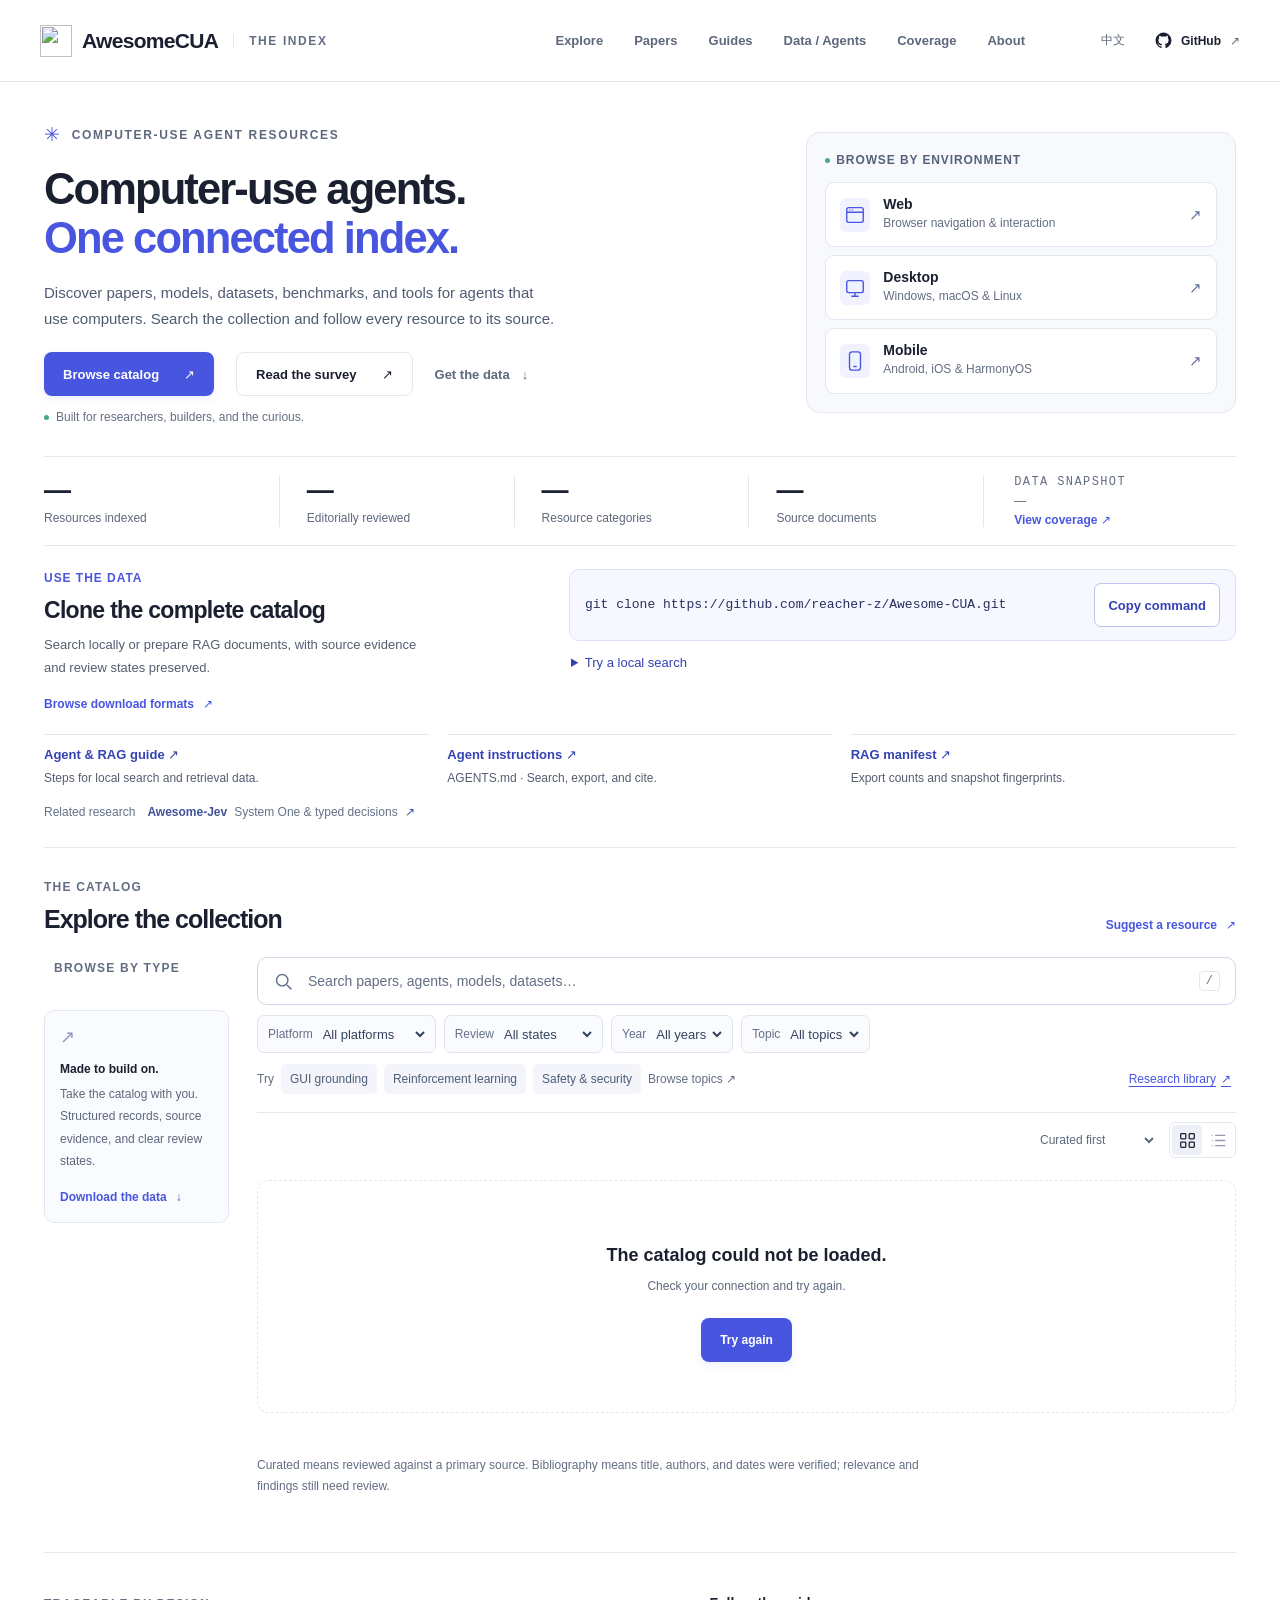
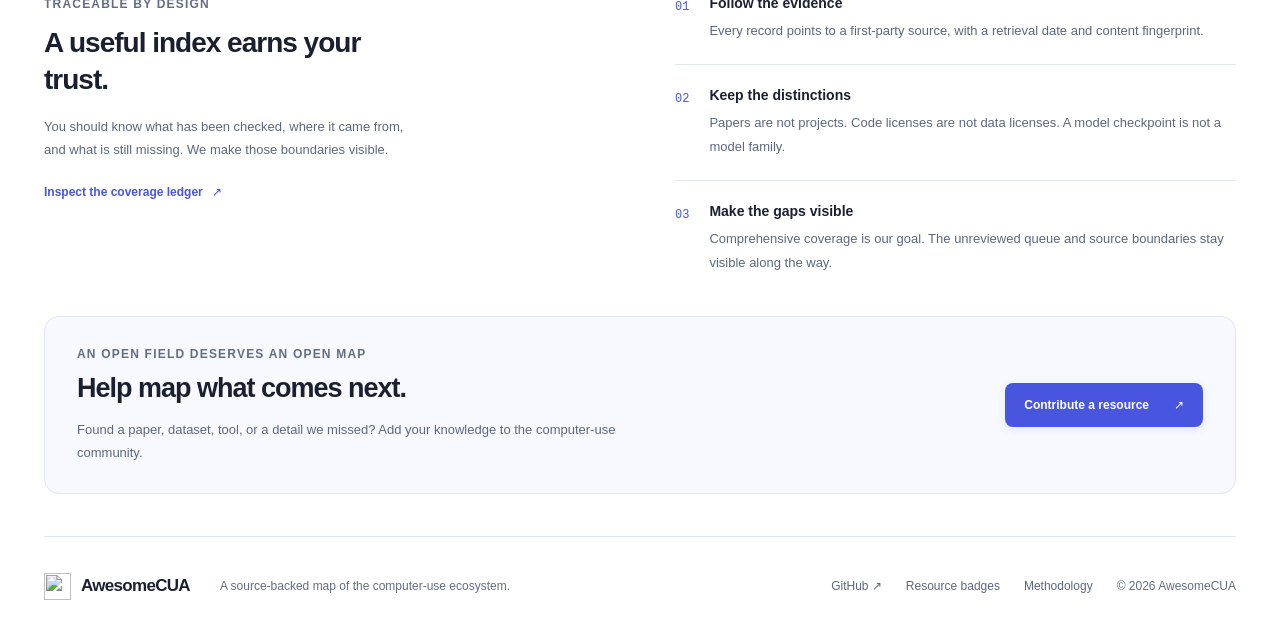
==== commit d8e0c178: "Publish an evidence-traced computer-use agent survey" ====
--- a/web/index.html
+++ b/web/index.html
@@ -42,7 +42,7 @@
         <div class="eyebrow"><span class="small-cross">✳</span><span data-i18n="eyebrow">COMPUTER-USE AGENT RESOURCES</span></div>
         <h1><span data-i18n="heroLine1">Computer-use agents.</span><br><span class="accent" data-i18n="heroLine2">One connected index.</span></h1>
         <p class="hero-description" data-i18n="heroDescription">Discover papers, models, datasets, benchmarks, and tools for agents that use computers. Search the collection and follow every resource to its source.</p>
-        <div class="hero-cta"><a class="button primary" href="#catalog"><span data-i18n="exploreButton">Browse catalog</span><span aria-hidden="true">↗</span></a><button class="button text-button" id="hero-download" type="button"><span data-i18n="getData">Get the data</span><span aria-hidden="true">↓</span></button></div>
+        <div class="hero-cta"><a class="button primary" href="#catalog"><span data-i18n="exploreButton">Browse catalog</span><span aria-hidden="true">↗</span></a><!-- SURVEY:START --><a class="button secondary" href="/survey/"><span data-i18n="readSurvey">Read the survey</span><span aria-hidden="true">↗</span></a><!-- SURVEY:END --><button class="button text-button" id="hero-download" type="button"><span data-i18n="getData">Get the data</span><span aria-hidden="true">↓</span></button></div>
         <div class="hero-caption"><span class="status-dot"></span><span data-i18n="heroCaption">Built for researchers, builders, and the curious.</span></div>
       </div>
       <div class="ecosystem-map" aria-label="Explore web, desktop, and mobile agents" data-i18n-label="mapLabelAria">
--- a/web/styles.css
+++ b/web/styles.css
@@ -74,7 +74,7 @@
 .hero{padding-block:38px 32px;gap:64px;grid-template-columns:minmax(0,1.3fr) minmax(0,.8fr)}
 .hero h1{font-size:clamp(36px,3.4vw,48px);line-height:1.12;letter-spacing:-1.9px;margin:15px 0 17px}
 .hero-description{font-size:15px;line-height:1.75;max-width:62ch;color:#4e5b71}
-.hero-cta{margin-top:20px;gap:22px}.hero-caption{margin-top:14px}.hero .button{font-size:13px}
+.hero-cta{margin-top:20px;gap:22px;flex-wrap:wrap}.hero-caption{margin-top:14px}.hero .button{font-size:13px;white-space:nowrap}
 .ecosystem-map{height:auto;max-width:none;padding:18px;background:#f7f9fd;border-radius:14px;box-shadow:none;overflow:visible;background-image:none}
 .map-label{position:static;margin:0 0 12px;font:650 12px/1.6 Inter,-apple-system,BlinkMacSystemFont,"Segoe UI",sans-serif;letter-spacing:.9px;color:#56627a}
 .map-node{position:static;width:100%;display:flex;gap:13px;padding:13px 14px;margin-top:8px;border-radius:9px;box-shadow:none;transition:border-color .15s,background .15s}
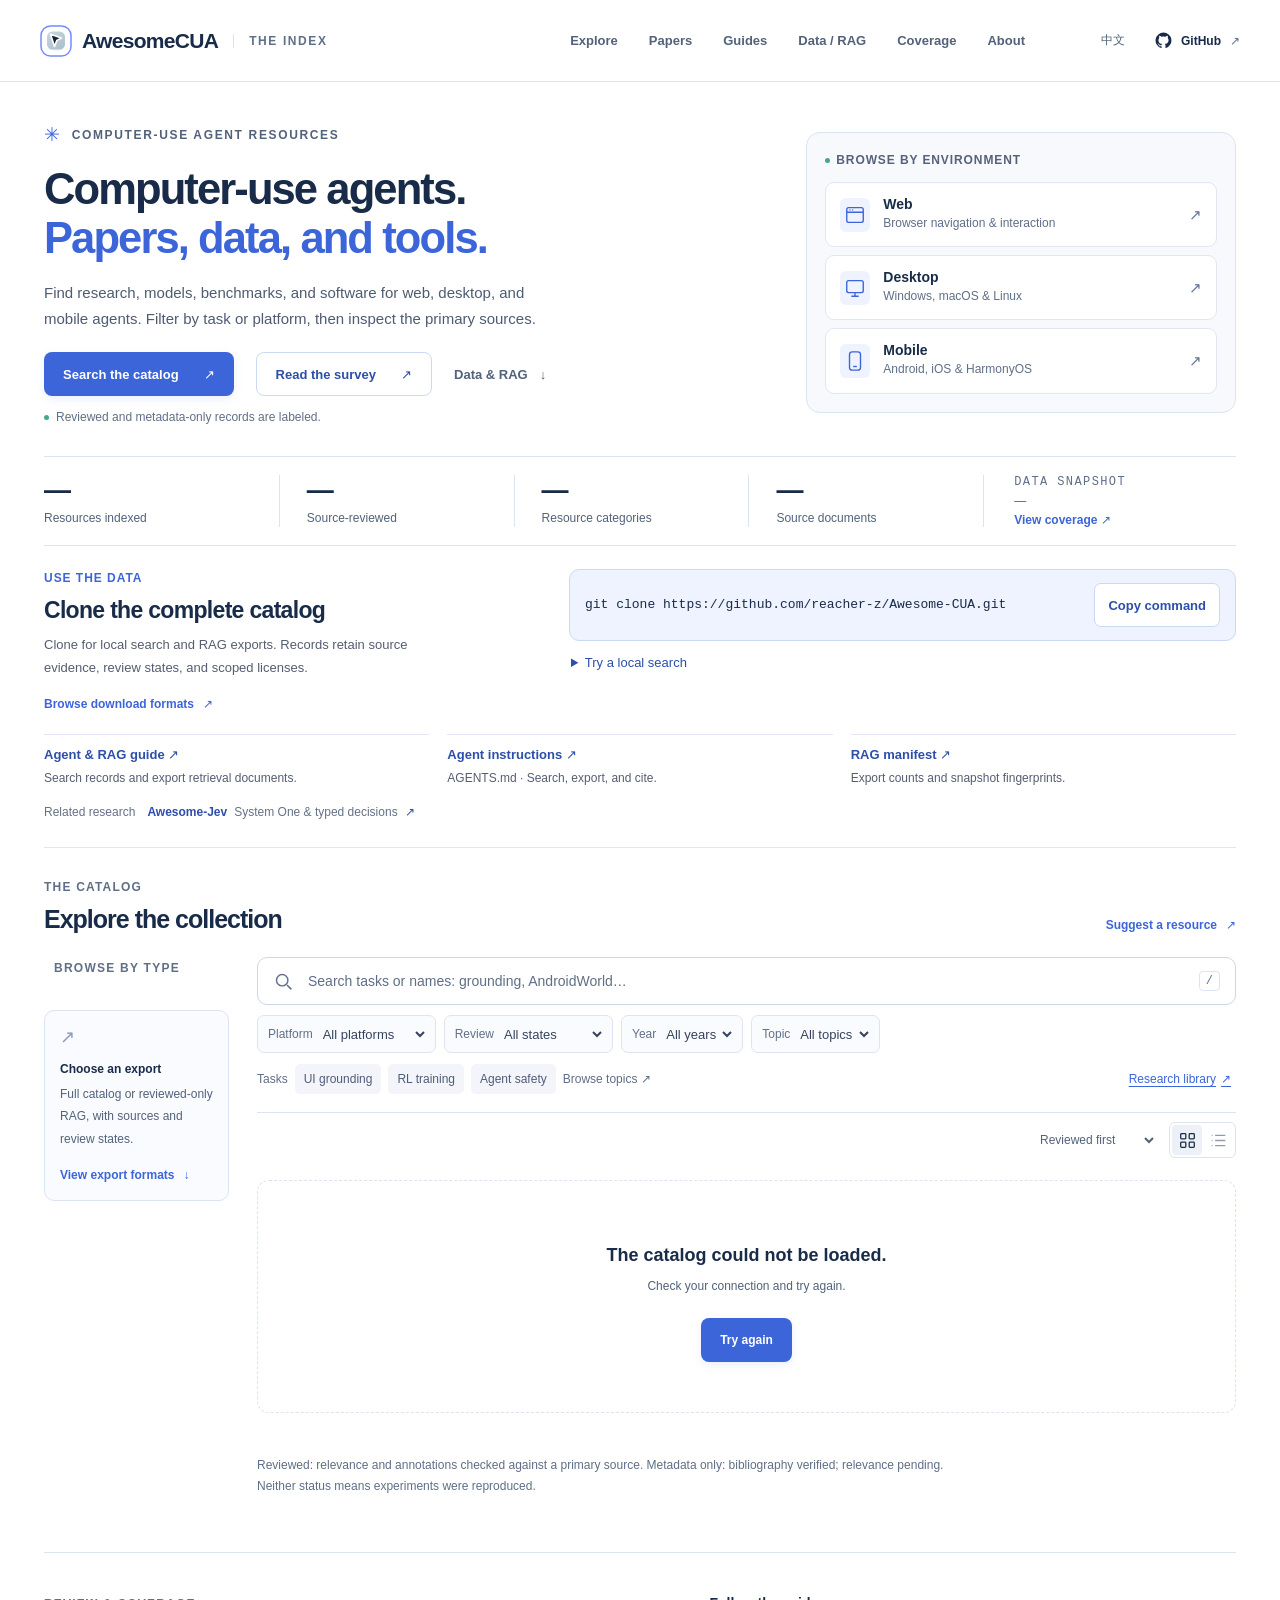
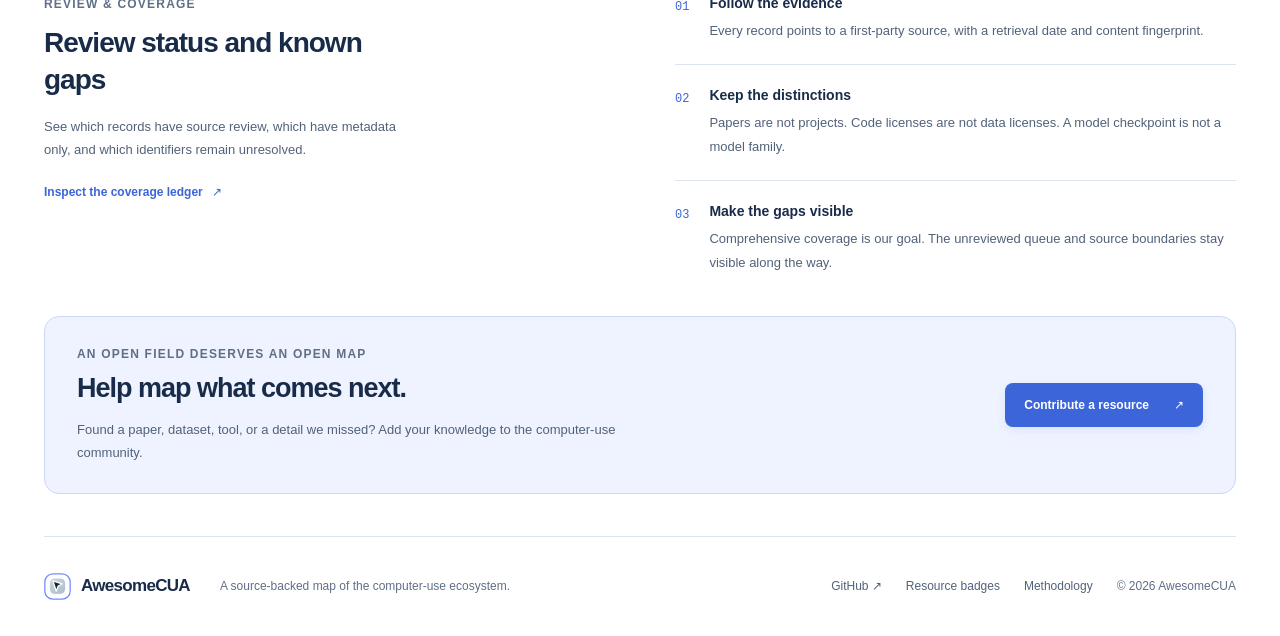
==== commit d0723cc9: "Refresh the cursor logo and blue theme with clearer catalog guidance" ====
--- a/web/index.html
+++ b/web/index.html
@@ -3,19 +3,19 @@
 <head>
   <meta charset="utf-8">
   <meta name="viewport" content="width=device-width, initial-scale=1">
-  <meta name="description" content="Explore the computer-use agent ecosystem. A searchable, source-backed catalog of papers, models, datasets, benchmarks, tools, and products.">
-  <meta name="theme-color" content="#4856df">
-  <meta property="og:title" content="AwesomeCUA — The computer-use agent index">
-  <meta property="og:description" content="Research, models, data, and tools. Explore the computer-use agent ecosystem in one source-backed index.">
+  <meta name="description" content="Find research, models, benchmarks, and software for web, desktop, and mobile agents. Filter by task or platform, then inspect the primary sources." data-i18n-content="pageDescription">
+  <meta name="theme-color" content="#3c65d9">
+  <meta property="og:title" content="AwesomeCUA — Computer-use research, data, and tools" data-i18n-content="pageTitle">
+  <meta property="og:description" content="Find research, models, benchmarks, and software for web, desktop, and mobile agents. Filter by task or platform, then inspect the primary sources." data-i18n-content="pageDescription">
   <meta property="og:type" content="website">
   <meta property="og:site_name" content="AwesomeCUA">
-  <meta property="og:locale" content="en_US">
+  <meta property="og:locale" content="en_US" data-i18n-content="pageLocale">
   <meta property="og:image" content="https://awesomecua.github.io/social.png">
   <meta property="og:image:width" content="1200">
   <meta property="og:image:height" content="630">
-  <meta property="og:image:alt" content="AwesomeCUA: The next interface is an agent. Research, models, data, and tools in one source-backed index.">
+  <meta property="og:image:alt" content="AwesomeCUA — Computer-use agents. Papers, data, and tools." data-i18n-content="pageImageAlt">
   <meta name="twitter:card" content="summary_large_image">
-  <title>AwesomeCUA — The computer-use agent index</title>
+  <title>AwesomeCUA — Computer-use research, data, and tools</title>
   <link rel="icon" type="image/svg+xml" href="./favicon.svg">
   <link rel="stylesheet" href="./styles.css">
   <script type="module" src="./app.js"></script>
@@ -29,7 +29,7 @@
         <a href="#catalog" data-i18n="navExplore">Explore</a>
         <a href="/papers/" data-paper-library data-i18n="navPapers">Papers</a>
         <a href="/guides/" data-i18n="navGuides">Guides</a>
-        <a href="/data/" data-data-hub data-i18n="navData">Data / Agents</a>
+        <a href="/data/" data-data-hub data-i18n="navData">Data / RAG</a>
         <a href="#coverage" data-i18n="navCoverage">Coverage</a>
         <a href="#about" data-i18n="navAbout">About</a>
       </nav>
@@ -40,10 +40,10 @@
     <section class="hero shell">
       <div class="hero-copy">
         <div class="eyebrow"><span class="small-cross">✳</span><span data-i18n="eyebrow">COMPUTER-USE AGENT RESOURCES</span></div>
-        <h1><span data-i18n="heroLine1">Computer-use agents.</span><br><span class="accent" data-i18n="heroLine2">One connected index.</span></h1>
-        <p class="hero-description" data-i18n="heroDescription">Discover papers, models, datasets, benchmarks, and tools for agents that use computers. Search the collection and follow every resource to its source.</p>
-        <div class="hero-cta"><a class="button primary" href="#catalog"><span data-i18n="exploreButton">Browse catalog</span><span aria-hidden="true">↗</span></a><!-- SURVEY:START --><a class="button secondary" href="/survey/"><span data-i18n="readSurvey">Read the survey</span><span aria-hidden="true">↗</span></a><!-- SURVEY:END --><button class="button text-button" id="hero-download" type="button"><span data-i18n="getData">Get the data</span><span aria-hidden="true">↓</span></button></div>
-        <div class="hero-caption"><span class="status-dot"></span><span data-i18n="heroCaption">Built for researchers, builders, and the curious.</span></div>
+        <h1><span data-i18n="heroLine1">Computer-use agents.</span><br><span class="accent" data-i18n="heroLine2">Papers, data, and tools.</span></h1>
+        <p class="hero-description" data-i18n="heroDescription">Find research, models, benchmarks, and software for web, desktop, and mobile agents. Filter by task or platform, then inspect the primary sources.</p>
+        <div class="hero-cta"><a class="button primary" href="#catalog"><span data-i18n="exploreButton">Search the catalog</span><span aria-hidden="true">↗</span></a><!-- SURVEY:START --><a class="button secondary" href="/survey/"><span data-i18n="readSurvey">Read the survey</span><span aria-hidden="true">↗</span></a><!-- SURVEY:END --><button class="button text-button" id="hero-download" type="button"><span data-i18n="getData">Data &amp; RAG</span><span aria-hidden="true">↓</span></button></div>
+        <div class="hero-caption"><span class="status-dot"></span><span data-i18n="heroCaption">Reviewed and metadata-only records are labeled.</span></div>
       </div>
       <div class="ecosystem-map" aria-label="Explore web, desktop, and mobile agents" data-i18n-label="mapLabelAria">
         <div class="map-label"><span class="status-dot"></span><span data-i18n="mapLabel">BROWSE BY ENVIRONMENT</span></div>
@@ -54,16 +54,16 @@
     </section>
     <section class="stats-band shell" aria-label="Catalog statistics" data-i18n-label="statsLabel">
       <div><span class="stat-value" id="stat-resources">—</span><span class="stat-label" data-i18n="resources">Resources indexed</span></div>
-      <div><span class="stat-value" id="stat-curated">—</span><span class="stat-label" data-i18n="curatedResources">Editorially reviewed</span></div>
+      <div><span class="stat-value" id="stat-curated">—</span><span class="stat-label" data-i18n="curatedResources">Source-reviewed</span></div>
       <div><span class="stat-value" id="stat-kinds">—</span><span class="stat-label" data-i18n="categories">Resource categories</span></div>
       <div><span class="stat-value" id="stat-sources">—</span><span class="stat-label" data-i18n="discoverySources">Source documents</span></div>
       <div class="snapshot"><span class="snapshot-title" data-i18n="snapshot">DATA SNAPSHOT</span><span id="snapshot-date">—</span><a href="#coverage"><span data-i18n="viewCoverage">View coverage</span> ↗</a></div>
     </section>
     <section class="agent-entry shell" aria-labelledby="agent-entry-title">
-      <div class="agent-entry-heading"><div class="eyebrow" data-i18n="agentEyebrow">USE THE DATA</div><h2 id="agent-entry-title" data-i18n="agentTitle">Clone the complete catalog</h2><p class="agent-entry-copy" data-i18n="agentCopy">Search locally or prepare RAG documents, with source evidence and review states preserved.</p><a class="subtle-link" data-data-hub href="/data/"><span data-i18n="agentDownloads">Browse download formats</span> ↗</a></div>
+      <div class="agent-entry-heading"><div class="eyebrow" data-i18n="agentEyebrow">USE THE DATA</div><h2 id="agent-entry-title" data-i18n="agentTitle">Clone the complete catalog</h2><p class="agent-entry-copy" data-i18n="agentCopy">Clone for local search and RAG exports. Records retain source evidence, review states, and scoped licenses.</p><a class="subtle-link" data-data-hub href="/data/"><span data-i18n="agentDownloads">Browse download formats</span> ↗</a></div>
       <div class="clone-entry-command" data-clone-entry><div class="clone-command"><code aria-label="Git clone command" data-i18n-label="cloneCommandLabel">git clone https://github.com/reacher-z/Awesome-CUA.git</code><button type="button" data-copy-clone data-i18n="copyCommand" aria-describedby="clone-status-home">Copy command</button></div><p id="clone-status-home" class="clone-feedback" data-clone-status role="status" aria-live="polite" aria-atomic="true"></p><details class="agent-search"><summary data-i18n="localSearch">Try a local search</summary><pre><code>cd Awesome-CUA
 python3 scripts/catalog.py search "grounding" --kind model --status curated --json</code></pre><p data-i18n="localSearchRequirements">Python 3.11+; no package installation or account needed.</p></details></div>
-      <ul class="agent-entry-links"><li><a data-agent-guide href="/agents/"><strong><span data-i18n="agentGuide">Agent &amp; RAG guide</span> ↗</strong><span data-i18n="agentGuideCopy">Steps for local search and retrieval data.</span></a></li><li><a href="/AGENTS.md"><strong><span data-i18n="agentInstructions">Agent instructions</span> ↗</strong><span data-i18n="agentInstructionsCopy">AGENTS.md · Search, export, and cite.</span></a></li><li><a href="/downloads/rag-manifest.json"><strong><span data-i18n="agentManifest">RAG manifest</span> ↗</strong><span data-i18n="agentManifestCopy">Export counts and snapshot fingerprints.</span></a></li></ul>
+      <ul class="agent-entry-links"><li><a data-agent-guide href="/agents/"><strong><span data-i18n="agentGuide">Agent &amp; RAG guide</span> ↗</strong><span data-i18n="agentGuideCopy">Search records and export retrieval documents.</span></a></li><li><a href="/AGENTS.md"><strong><span data-i18n="agentInstructions">Agent instructions</span> ↗</strong><span data-i18n="agentInstructionsCopy">AGENTS.md · Search, export, and cite.</span></a></li><li><a href="/downloads/rag-manifest.json"><strong><span data-i18n="agentManifest">RAG manifest</span> ↗</strong><span data-i18n="agentManifestCopy">Export counts and snapshot fingerprints.</span></a></li></ul>
       <div class="agent-related"><span data-i18n="relatedResearch">Related research</span><a href="https://github.com/reacher-z/Awesome-Jev" target="_blank" rel="noopener noreferrer">Awesome-Jev <span data-i18n="jevScope">System One &amp; typed decisions</span> <span aria-hidden="true">↗</span></a></div>
     </section>
     <section id="catalog" class="catalog-section shell" aria-labelledby="catalog-title">
@@ -72,29 +72,29 @@
         <aside class="sidebar" aria-label="Resource categories" data-i18n-label="categories">
           <div class="sidebar-label" data-i18n="browseByType">BROWSE BY TYPE</div>
           <div id="categories" class="category-list"></div>
-          <div class="sidebar-note"><span class="note-icon">↗</span><h3 data-i18n="useDataTitle">Made to build on.</h3><p data-i18n="useDataCopy">Take the catalog with you. Structured records, source evidence, and clear review states.</p><button class="subtle-link" id="sidebar-download" type="button"><span data-i18n="downloadData">Download the data</span> ↓</button></div>
+          <div class="sidebar-note"><span class="note-icon">↗</span><h3 data-i18n="useDataTitle">Choose an export</h3><p data-i18n="useDataCopy">Full catalog or reviewed-only RAG, with sources and review states.</p><button class="subtle-link" id="sidebar-download" type="button"><span data-i18n="downloadData">View export formats</span> ↓</button></div>
         </aside>
         <div class="catalog-main">
-          <div class="search-box"><svg viewBox="0 0 24 24" width="21" height="21" fill="none" stroke="currentColor" stroke-width="1.7" aria-hidden="true"><circle cx="10.5" cy="10.5" r="6.5"/><path d="m16 16 5 5"/></svg><label class="sr-only" for="search" data-i18n="searchLabel">Search the catalog</label><input id="search" type="search" autocomplete="off" placeholder="Search papers, agents, models, datasets…" data-placeholder="searchPlaceholder"><kbd aria-hidden="true">/</kbd></div>
+          <div class="search-box"><svg viewBox="0 0 24 24" width="21" height="21" fill="none" stroke="currentColor" stroke-width="1.7" aria-hidden="true"><circle cx="10.5" cy="10.5" r="6.5"/><path d="m16 16 5 5"/></svg><label class="sr-only" for="search" data-i18n="searchLabel">Search the catalog</label><input id="search" type="search" autocomplete="off" placeholder="Search tasks or names: grounding, AndroidWorld…" data-placeholder="searchPlaceholder"><kbd aria-hidden="true">/</kbd></div>
           <div class="filter-row">
             <label class="select-wrap"><span data-i18n="platform">Platform</span><select id="platform"><option value="" data-i18n="allPlatforms">All platforms</option></select></label>
-            <label class="select-wrap"><span data-i18n="review">Review</span><select id="review"><option value="" data-i18n="allStates">All states</option><option value="curated" data-i18n="curated">Curated</option><option value="metadata_verified" data-i18n="metadata">Bibliography</option></select></label>
+            <label class="select-wrap"><span data-i18n="review">Review</span><select id="review" aria-describedby="catalog-review-note"><option value="" data-i18n="allStates">All states</option><option value="curated" data-i18n="curated">Reviewed</option><option value="metadata_verified" data-i18n="metadata">Metadata only</option></select></label>
             <label class="select-wrap"><span data-i18n="year">Year</span><select id="year"><option value="" data-i18n="allYears">All years</option></select></label>
             <label class="select-wrap topic-select"><span data-i18n="topic">Topic</span><select id="topic"><option value="" data-i18n="allTopics">All topics</option></select></label>
             <button type="button" class="clear-button" id="clear-filters" data-i18n="clearFilters" hidden>Reset filters</button>
           </div>
-          <div class="popular-topics"><span data-i18n="try">Try</span><button type="button" data-search="grounding" data-i18n="grounding">GUI grounding</button><button type="button" data-topic="reinforcement-learning" data-i18n="rl">Reinforcement learning</button><button type="button" data-topic="safety-security" data-i18n="safety">Safety & security</button><a data-topic-directory href="/topics/"><span data-i18n="topicDirectory">Browse topics</span> ↗</a><a class="paper-library-shortcut" data-paper-library href="/papers/"><span data-i18n="paperLibrary">Research library</span> ↗</a></div>
-          <div class="results-toolbar"><p id="results-count" role="status" aria-live="polite" tabindex="-1" data-i18n="loading">Loading the catalog…</p><label class="sort-wrap"><span class="sr-only" data-i18n="sortBy">Sort results</span><select id="sort"><option value="featured" data-i18n="curatedFirst">Curated first</option><option value="name" data-i18n="nameSort">Name A–Z</option><option value="newest" data-i18n="newest">Newest publication</option></select></label><div class="view-toggle" role="group" aria-label="Result layout" data-i18n-label="layoutLabel"><button id="view-grid" type="button" aria-label="Grid view" data-i18n-label="gridView" aria-pressed="true"><svg viewBox="0 0 20 20" width="17" height="17" fill="none" stroke="currentColor" stroke-width="1.5" aria-hidden="true"><rect x="2" y="2" width="6" height="6" rx="1"/><rect x="12" y="2" width="6" height="6" rx="1"/><rect x="2" y="12" width="6" height="6" rx="1"/><rect x="12" y="12" width="6" height="6" rx="1"/></svg></button><button id="view-list" type="button" aria-label="List view" data-i18n-label="listView" aria-pressed="false"><svg viewBox="0 0 20 20" width="17" height="17" fill="none" stroke="currentColor" stroke-width="1.5" aria-hidden="true"><path d="M6 4h12M6 10h12M6 16h12M2 4h1M2 10h1M2 16h1"/></svg></button></div></div>
+          <div class="popular-topics"><span data-i18n="try">Tasks</span><button type="button" data-search="grounding" data-i18n="grounding">UI grounding</button><button type="button" data-topic="reinforcement-learning" data-i18n="rl">RL training</button><button type="button" data-topic="safety-security" data-i18n="safety">Agent safety</button><a data-topic-directory href="/topics/"><span data-i18n="topicDirectory">Browse topics</span> ↗</a><a class="paper-library-shortcut" data-paper-library href="/papers/"><span data-i18n="paperLibrary">Research library</span> ↗</a></div>
+          <div class="results-toolbar"><p id="results-count" role="status" aria-live="polite" tabindex="-1" data-i18n="loading">Loading the catalog…</p><label class="sort-wrap"><span class="sr-only" data-i18n="sortBy">Sort results</span><select id="sort"><option value="featured" data-i18n="curatedFirst">Reviewed first</option><option value="name" data-i18n="nameSort">Name A–Z</option><option value="newest" data-i18n="newest">Newest publication</option></select></label><div class="view-toggle" role="group" aria-label="Result layout" data-i18n-label="layoutLabel"><button id="view-grid" type="button" aria-label="Grid view" data-i18n-label="gridView" aria-pressed="true"><svg viewBox="0 0 20 20" width="17" height="17" fill="none" stroke="currentColor" stroke-width="1.5" aria-hidden="true"><rect x="2" y="2" width="6" height="6" rx="1"/><rect x="12" y="2" width="6" height="6" rx="1"/><rect x="2" y="12" width="6" height="6" rx="1"/><rect x="12" y="12" width="6" height="6" rx="1"/></svg></button><button id="view-list" type="button" aria-label="List view" data-i18n-label="listView" aria-pressed="false"><svg viewBox="0 0 20 20" width="17" height="17" fill="none" stroke="currentColor" stroke-width="1.5" aria-hidden="true"><path d="M6 4h12M6 10h12M6 16h12M2 4h1M2 10h1M2 16h1"/></svg></button></div></div>
           <div id="load-error" class="empty-state" hidden><h3 data-i18n="errorTitle">The catalog could not be loaded.</h3><p data-i18n="errorCopy">Check your connection and try again.</p><button class="button primary" id="retry" type="button" data-i18n="retry">Try again</button></div>
           <div id="results" class="resource-grid" aria-label="Catalog results" data-i18n-label="resultsLabel" aria-busy="true"></div>
           <div id="empty" class="empty-state" hidden><div class="empty-symbol">⌕</div><h3 data-i18n="emptyTitle">No resources match these filters.</h3><p data-i18n="emptyCopy">Try a broader term or clear a filter. Many papers have not yet been assigned platform or topic tags.</p><button class="button secondary" id="empty-reset" type="button" data-i18n="clearFilters">Reset filters</button></div>
           <nav id="pagination" class="pagination" aria-label="Results pagination" data-i18n-label="paginationLabel"></nav>
-          <p class="catalog-footnote" data-i18n="catalogFootnote">Curated means reviewed against a primary source. Bibliography means title, authors, and dates were verified; relevance and findings still need review.</p>
+          <p id="catalog-review-note" class="catalog-footnote" data-i18n="catalogFootnote">Reviewed: relevance and annotations checked against a primary source. Metadata only: bibliography verified; relevance pending. Neither status means experiments were reproduced.</p>
         </div>
       </div>
     </section>
     <section id="coverage" class="coverage-section shell" aria-labelledby="coverage-title">
-      <div class="coverage-intro"><div class="eyebrow section-eyebrow" data-i18n="coverageEyebrow">TRACEABLE BY DESIGN</div><h2 id="coverage-title" data-i18n="coverageTitle">A useful index earns your trust.</h2><p data-i18n="coverageCopy">You should know what has been checked, where it came from, and what is still missing. We make those boundaries visible.</p><button class="subtle-link" id="coverage-button" type="button"><span data-i18n="coverageButton">Inspect the coverage ledger</span> ↗</button></div>
+      <div class="coverage-intro"><div class="eyebrow section-eyebrow" data-i18n="coverageEyebrow">REVIEW &amp; COVERAGE</div><h2 id="coverage-title" data-i18n="coverageTitle">Review status and known gaps</h2><p data-i18n="coverageCopy">See which records have source review, which have metadata only, and which identifiers remain unresolved.</p><button class="subtle-link" id="coverage-button" type="button"><span data-i18n="coverageButton">Inspect the coverage ledger</span> ↗</button></div>
       <div class="principles"><article><span class="principle-number">01</span><div><h3 data-i18n="principle1Title">Follow the evidence</h3><p data-i18n="principle1Copy">Every record points to a first-party source, with a retrieval date and content fingerprint.</p></div></article><article><span class="principle-number">02</span><div><h3 data-i18n="principle2Title">Keep the distinctions</h3><p data-i18n="principle2Copy">Papers are not projects. Code licenses are not data licenses. A model checkpoint is not a model family.</p></div></article><article><span class="principle-number">03</span><div><h3 data-i18n="principle3Title">Make the gaps visible</h3><p data-i18n="principle3Copy">Comprehensive coverage is our goal. The unreviewed queue and source boundaries stay visible along the way.</p></div></article></div>
     </section>
     <section id="about" class="about-section shell"><div><div class="eyebrow section-eyebrow" data-i18n="aboutEyebrow">AN OPEN FIELD DESERVES AN OPEN MAP</div><h2 data-i18n="aboutTitle">Help map what comes next.</h2><p data-i18n="aboutCopy">Found a paper, dataset, tool, or a detail we missed? Add your knowledge to the computer-use community.</p></div><a class="button primary" href="https://github.com/reacher-z/Awesome-CUA/issues/new?template=resource.yml" target="_blank" rel="noopener noreferrer"><span data-i18n="contribute">Contribute a resource</span><span aria-hidden="true">↗</span></a></section>
--- a/web/styles.css
+++ b/web/styles.css
@@ -1,10 +1,10 @@
 @charset "UTF-8";
-:root{--ink:#1b2030;--muted:#5d687c;--faint:#636e82;--blue:#4856df;--blue-dark:#3542ba;--soft-blue:#edf0ff;--line:#e4e7ee;--paper:#fff;--bg:#fafbfe;--green:#277966;--radius:14px;font-family:Inter,-apple-system,BlinkMacSystemFont,"Segoe UI","PingFang SC","Microsoft YaHei",sans-serif;color:var(--ink);background:var(--bg);font-synthesis:none;scroll-behavior:smooth;scroll-padding-top:90px}
+:root{--ink:#182b49;--muted:#52627a;--faint:#5f6f87;--blue:#3c65d9;--blue-dark:#2d4faa;--soft-blue:#eef3ff;--blue-wash:#e4edff;--blue-line:#cbd8f6;--blue-accent:#758bfd;--line:#dce4f0;--paper:#fff;--bg:#fafbfe;--green:#277966;--radius:14px;font-family:Inter,-apple-system,BlinkMacSystemFont,"Segoe UI","PingFang SC","Microsoft YaHei",sans-serif;color:var(--ink);background:var(--bg);font-synthesis:none;scroll-behavior:smooth;scroll-padding-top:90px}
 *{box-sizing:border-box}body{margin:0}button,input,select{font:inherit}button,a,input,select{-webkit-tap-highlight-color:transparent}a{color:inherit;text-decoration:none}button{cursor:pointer;color:inherit}button:disabled{cursor:default;opacity:.4}button{background:none;border:none}a,button,input,select{outline-offset:4px}button:focus-visible,a:focus-visible,input:focus-visible,select:focus-visible{outline:2px solid var(--blue)}[hidden]{display:none!important}.shell{width:min(1256px,calc(100% - 88px));margin-inline:auto}.sr-only{position:absolute;width:1px;height:1px;padding:0;margin:-1px;overflow:hidden;clip:rect(0,0,0,0);white-space:nowrap;border:0}.skip-link{position:fixed;top:-100px;left:20px;background:var(--blue);color:white;padding:12px;z-index:99}.skip-link:focus{top:10px}.site-header{height:82px;border-bottom:1px solid var(--line);background:rgba(255,255,255,.94);position:sticky;top:0;z-index:20;backdrop-filter:blur(16px)}.header-inner{width:min(1360px,calc(100% - 80px));height:100%;margin:auto;display:flex;align-items:center;justify-content:space-between;gap:30px}.brand{display:flex;align-items:center;gap:10px;font-size:21px;font-weight:680;letter-spacing:-.7px}.brand-cua{font-weight:800}.brand-label{font-size:12px;letter-spacing:1.6px;color:var(--faint);border-left:1px solid var(--line);padding-left:15px;margin-left:5px;font-weight:650}.site-header nav{display:flex;gap:31px;margin-left:auto;margin-right:38px;font-size:13px;font-weight:550;color:var(--muted)}.site-header nav a:hover{color:var(--blue)}.header-actions{display:flex;align-items:center;gap:22px}.language-button{font-size:12px;color:var(--muted);padding:8px}.github-link{display:flex;align-items:center;gap:9px;font-size:12px;font-weight:650}.github-link>span:last-child{color:var(--faint)}
-.hero{padding-top:74px;padding-bottom:66px;display:grid;grid-template-columns:1.14fr .86fr;align-items:center;gap:50px}.eyebrow{display:flex;align-items:center;gap:8px;font-size:12px;font-weight:750;letter-spacing:1.65px;color:var(--muted);line-height:1.6}.small-cross{color:var(--blue);font-size:19px;margin-right:2px}h1{font-size:clamp(42px,4.35vw,64px);letter-spacing:-3.1px;line-height:1.09;margin:21px 0 22px;font-weight:730}.accent{color:var(--blue)}.hero-description{color:var(--muted);font-size:15px;line-height:1.85;max-width:505px;margin:0}.hero-cta{display:flex;align-items:center;gap:22px;margin-top:29px}.button{display:inline-flex;align-items:center;justify-content:center;gap:25px;min-height:44px;padding:12px 19px;border-radius:8px;font-size:12px;font-weight:650;transition:background .15s,transform .15s}.button.primary{background:var(--blue);color:white;box-shadow:0 3px 8px #4856df18}.button.primary:hover{background:var(--blue-dark);transform:translateY(-1px)}.button.secondary{background:var(--paper);border:1px solid var(--line)}.text-button{padding-left:0;padding-right:0;color:var(--muted);gap:12px}.hero-caption{display:flex;align-items:center;gap:7px;font-size:12px;color:var(--faint);margin-top:23px}.status-dot{width:5px;height:5px;display:inline-block;background:#45a78d;border-radius:50%;flex-shrink:0}.ecosystem-map{height:350px;position:relative;background-image:radial-gradient(#dfe3ee .8px,transparent .8px);background-size:16px 16px;border:1px solid var(--line);border-radius:20px;background-color:#f4f6fc;box-shadow:0 15px 45px -25px #61709828;overflow:hidden}.map-label{position:absolute;top:21px;left:22px;right:22px;font:12px ui-monospace,SFMono-Regular,monospace;letter-spacing:1px;display:flex;align-items:center;gap:6px;color:var(--faint)}.map-coordinates{margin-left:auto;color:var(--faint)}.map-connectors{position:absolute;inset:35px 0 15px;width:100%;height:290px;fill:none;stroke:#c9d0eb;stroke-width:1}.map-connectors circle{stroke-dasharray:3 6;opacity:.75}.map-center{position:absolute;width:84px;height:91px;top:139px;left:calc(50% - 42px);background:var(--blue);border:5px solid #e5e9ff;border-radius:20px;box-shadow:0 12px 30px -5px #4856df4a;color:white;display:flex;flex-direction:column;align-items:center;justify-content:center;gap:4px}.map-center span{font:12px ui-monospace,monospace;letter-spacing:2px}.map-node{position:absolute;display:flex;align-items:center;gap:10px;background:white;box-shadow:0 5px 18px #6d7a9c12;border:1px solid #e2e6f0;border-radius:11px;text-align:left;padding:13px 14px;z-index:2;transition:transform .2s}.map-node:hover{transform:translateY(-3px);border-color:#b6bff7}.map-node strong{font-size:12px;display:block;font-weight:650}.map-node small{font-size:12px;display:block;color:var(--faint);margin-top:4px}.node-icon{color:var(--blue);font-size:24px;display:flex;align-items:center;justify-content:center;width:26px}.node-arrow{color:#a6afc0;margin-left:10px;font-size:12px}.node-web{left:22px;top:58px}.node-desktop{right:20px;top:78px}.node-mobile{right:33px;bottom:44px}.map-foot{position:absolute;left:22px;right:22px;bottom:16px;display:flex;align-items:center;justify-content:flex-start;gap:9px;font:12px ui-monospace,monospace;color:var(--faint);letter-spacing:1px}.map-foot i{width:13px;height:1px;background:#b2bdd3}
-.stats-band{display:grid;grid-template-columns:repeat(4,1fr) 1.15fr;padding:26px 0;border-top:1px solid var(--line);border-bottom:1px solid var(--line);gap:15px}.stats-band>div{display:flex;flex-direction:column;gap:7px;padding-left:27px;border-left:1px solid var(--line)}.stats-band>div:first-child{padding-left:0;border:none}.stat-value{font-size:29px;font-weight:670;letter-spacing:-1px;font-variant-numeric:tabular-nums}.stat-label{font-size:12px;color:var(--muted)}.stats-band .snapshot{padding-left:30px;justify-content:center}.snapshot-title{font:12px ui-monospace,monospace;color:var(--faint);letter-spacing:1.4px}.snapshot>span:nth-child(2){font-size:12px;color:var(--muted)}.snapshot a{font-size:12px;color:var(--blue);font-weight:600}.catalog-section{padding-top:61px;padding-bottom:54px}.section-heading{display:flex;justify-content:space-between;align-items:flex-end;margin-bottom:30px;gap:25px}.section-eyebrow{font-size:12px;letter-spacing:1.6px;color:var(--faint)}h2{font-size:28px;font-weight:660;letter-spacing:-1px;line-height:1.25;margin:11px 0 0}.subtle-link{display:inline-flex;align-items:center;gap:9px;color:var(--blue);font-size:12px;font-weight:600;padding:0;line-height:1.6}.subtle-link:hover{text-decoration:underline}.catalog-layout{display:grid;grid-template-columns:192px minmax(0,1fr);gap:32px;align-items:start}.sidebar-label{font-size:12px;color:var(--faint);font-weight:650;letter-spacing:1.25px;padding:4px 12px 13px}.category-list{display:flex;flex-direction:column;gap:3px}.category-button{display:flex;align-items:center;text-align:left;gap:10px;min-height:36px;padding:9px 11px;border-radius:7px;font-size:12px;color:var(--muted);transition:background .15s;width:100%}.category-button:hover{background:#f0f2f8}.category-button[aria-pressed=true]{background:var(--soft-blue);color:var(--blue);font-weight:650}.category-icon{display:flex;align-items:center;width:17px;font-size:15px;justify-content:center;color:#8a94a9}.category-button[aria-pressed=true] .category-icon{color:var(--blue)}.category-count{margin-left:auto;font:12px ui-monospace,SFMono-Regular,monospace;color:var(--faint)}.category-button[aria-pressed=true] .category-count{color:var(--blue)}.sidebar-note{border:1px solid var(--line);background:#f5f7fc;border-radius:10px;padding:17px;margin-top:27px}.note-icon{font-size:18px;color:#8e9ac0}.sidebar-note h3{font-size:12px;margin:14px 0 7px;font-weight:650}.sidebar-note p{font-size:12px;line-height:1.85;color:var(--muted);margin:0 0 15px}.sidebar-note .subtle-link{font-size:12px}.search-box{height:49px;background:white;border:1px solid #d8dde8;border-radius:10px;display:flex;align-items:center;gap:12px;padding:0 15px;box-shadow:0 2px 3px #18243802}.search-box:focus-within{border-color:var(--blue);box-shadow:0 0 0 3px #4856df10}.search-box>svg{color:#9099a9;flex-shrink:0}.search-box input{border:0;outline:0;background:transparent;min-width:0;width:100%;font-size:12px;color:var(--ink);height:100%}.search-box input::placeholder{color:var(--faint)}.search-box input:focus-visible{outline:none}.search-box kbd{font-size:12px;border:1px solid var(--line);color:var(--faint);padding:2px 6px;border-radius:4px}.filter-row{display:flex;flex-wrap:wrap;align-items:center;gap:8px;margin-top:12px}.select-wrap{display:flex;align-items:center;gap:6px;min-height:32px;border:1px solid var(--line);border-radius:6px;background:white;padding:0 7px 0 10px;font-size:12px;min-width:0}.select-wrap>span{color:var(--faint)}.select-wrap select{max-width:180px;color:var(--muted);background:transparent;border:none;outline-offset:1px;font-size:12px;min-height:30px;padding-right:3px}.clear-button{font-size:12px;color:var(--blue);padding:8px;margin-left:auto}.popular-topics{display:flex;align-items:center;gap:8px;flex-wrap:wrap;font-size:12px;color:var(--faint);margin:13px 0 26px}.popular-topics>button{font-size:12px;background:#f0f2f7;padding:5px 9px;border-radius:5px;color:var(--muted)}.popular-topics>button:hover{background:var(--soft-blue);color:var(--blue)}.results-toolbar{display:flex;align-items:center;gap:12px;min-height:28px;margin-bottom:15px}.results-toolbar>p{font-size:12px;color:var(--muted);margin:0 auto 0 0}.results-toolbar>p strong{font-weight:650;color:var(--ink)}.sort-wrap select{font-size:12px;color:var(--muted);border:0;background:transparent;max-width:160px;padding:5px 0}.view-toggle{display:flex;gap:1px;border:1px solid var(--line);background:white;border-radius:6px;padding:2px}.view-toggle button{padding:4px 6px;border-radius:4px;display:flex;align-items:center;color:#929bad}.view-toggle button[aria-pressed=true]{background:#edf0f6;color:var(--ink)}
-.resource-grid{display:grid;grid-template-columns:repeat(3,minmax(0,1fr));gap:13px}.resource-card{border:1px solid var(--line);border-radius:11px;background:white;padding:18px 17px 14px;min-width:0;position:relative;display:flex;flex-direction:column;transition:border-color .2s,box-shadow .2s,transform .2s}.resource-card:hover{border-color:#bac3ed;box-shadow:0 5px 20px #23315b08;transform:translateY(-2px)}.card-top{display:flex;align-items:center;justify-content:space-between;gap:9px;margin-bottom:16px}.resource-monogram{width:35px;height:35px;border-radius:9px;display:flex;align-items:center;justify-content:center;background:#eef1fa;color:#58649a;font:600 14px ui-monospace,monospace;letter-spacing:-1px;border:1px solid #e6ebf5}.resource-card[data-kind=model] .resource-monogram{color:#7855ad;background:#f4eefb;border-color:#ede5f5}.resource-card[data-kind=dataset] .resource-monogram{color:#2a7363;background:#edf7f3;border-color:#e4f0eb}.resource-card[data-kind=benchmark] .resource-monogram{color:#94591c;background:#fbf4eb;border-color:#f2e9dc}.resource-card[data-kind=agent] .resource-monogram{color:#4865b3;background:#edf2fd}.kind-chip{color:var(--muted);background:#f4f5f8;border-radius:4px;font-size:12px;letter-spacing:.3px;padding:4px 6px;white-space:nowrap}.card-title{font-size:13px;line-height:1.55;letter-spacing:-.2px;font-weight:670;margin:0 0 8px}.card-title button{text-align:left;padding:0;font-weight:inherit;line-height:inherit;color:inherit}.card-title button:after{content:"";position:absolute;inset:0;border-radius:11px}.card-title button:hover{color:var(--blue)}.card-facts{font:12px/1.6 ui-monospace,SFMono-Regular,Menlo,Consolas,monospace;color:var(--muted);margin:-2px 0 9px;display:-webkit-box;-webkit-line-clamp:2;-webkit-box-orient:vertical;overflow:hidden}.card-facts>*{display:inline-block;max-width:100%;overflow:hidden;text-overflow:ellipsis;white-space:nowrap;vertical-align:top}.card-facts a,.row-meta a{color:#4151a7;position:relative;z-index:2}.card-facts a:hover,.row-meta a:hover{text-decoration:underline}.resource-summary{font-size:12px;line-height:1.85;color:var(--muted);margin:0 0 17px;display:-webkit-box;-webkit-line-clamp:3;-webkit-box-orient:vertical;overflow:hidden;min-height:55px}.resource-summary.is-bibliography{-webkit-line-clamp:2;font-size:12px}.card-tags{display:flex;flex-wrap:wrap;gap:5px;margin-top:auto;margin-bottom:15px}.card-tags span{font-size:12px;color:var(--faint);line-height:1.5;border:1px solid #eaedf3;border-radius:4px;padding:2px 5px}.card-bottom{display:flex;align-items:center;gap:6px;border-top:1px solid #eef0f5;padding-top:11px;font-size:12px;color:var(--faint)}.review-dot{width:4px;height:4px;background:#a9b0c0;border-radius:100%}.is-curated .review-dot{background:#45a78d}.card-bottom.is-curated{color:var(--green)}.card-external{margin-left:auto;display:flex;align-items:center;gap:3px;position:relative;z-index:2;color:#929bad;font-size:12px}.card-external:hover{color:var(--blue)}.resource-grid.list-view{grid-template-columns:1fr;gap:7px}.list-view .resource-card{display:grid;grid-template-columns:120px minmax(0,1fr) 170px;gap:5px 20px;padding:16px 20px;align-items:center}.list-view .card-top{margin:0;grid-row:1/4;align-self:start;justify-content:flex-start;gap:10px}.list-view .resource-monogram{width:30px;height:30px;font-size:12px;flex-shrink:0}.list-view .kind-chip{font-size:12px;max-width:80px;white-space:normal}.list-view .card-title{margin:0;grid-column:2;grid-row:1}.list-view .resource-summary{min-height:0;margin:0;grid-column:2;grid-row:2;-webkit-line-clamp:2}.list-view .card-tags{grid-column:2;grid-row:3;margin:3px 0 0}.list-view .card-bottom{grid-column:3;grid-row:1/4;border:0;padding:0;margin:0}.empty-state{text-align:center;padding:50px 25px;background:white;border:1px dashed var(--line);border-radius:12px}.empty-symbol{font-size:34px;color:var(--blue)}.empty-state h3{font-size:18px;margin:14px 0 10px}.empty-state p{font-size:12px;line-height:1.8;color:var(--muted);max-width:410px;margin:0 auto 20px}.pagination{display:flex;align-items:center;justify-content:space-between;margin-top:22px;gap:12px;font-size:12px;color:var(--muted)}.pagination button{border:1px solid var(--line);border-radius:6px;padding:8px 13px;background:white;font-size:12px}.pagination button:hover:not(:disabled){color:var(--blue);border-color:var(--blue)}.page-numbers{display:flex;align-items:center;gap:4px}.pagination .page-numbers button{min-width:32px;min-height:32px;padding:0 8px;font-variant-numeric:tabular-nums}.pagination .page-numbers button[aria-current=page]{color:#fff;background:var(--blue);border-color:var(--blue);font-weight:650}.page-gap{min-width:14px;text-align:center}@media(max-width:760px){.pagination{flex-wrap:wrap;row-gap:10px}.page-numbers{order:-1;flex-basis:100%;justify-content:center}}.catalog-footnote{font-size:12px;color:var(--faint);line-height:1.8;margin:20px 0 0;max-width:700px}
-.coverage-section{border-top:1px solid var(--line);padding-top:65px;padding-bottom:65px;display:grid;grid-template-columns:1fr 1fr;gap:95px}.coverage-intro h2{font-size:31px;max-width:360px;line-height:1.3}.coverage-intro p{font-size:12px;line-height:1.9;color:var(--muted);max-width:380px;margin:17px 0 20px}.principles article{display:flex;gap:20px;padding:0 0 22px;margin:0 0 22px;border-bottom:1px solid var(--line)}.principles article:last-child{border:0;margin:0;padding:0}.principle-number{font:12px ui-monospace,monospace;color:var(--blue);margin-top:5px}.principles h3{font-size:13px;margin:0 0 8px;font-weight:650}.principles p{font-size:12px;line-height:1.9;color:var(--muted);margin:0}.about-section{border:1px solid #e0e4f5;border-radius:15px;background:#f0f3fd;display:flex;align-items:center;justify-content:space-between;gap:40px;padding:36px 40px;margin-bottom:65px}.about-section h2{font-size:27px;margin-top:8px}.about-section p{font-size:12px;line-height:1.9;color:var(--muted);max-width:560px;margin:12px 0 0}.about-section .button{flex-shrink:0}footer{display:flex;align-items:center;gap:24px;min-height:100px;border-top:1px solid var(--line);font-size:12px;color:var(--faint)}footer .brand{font-size:17px;color:var(--ink);margin-right:6px}footer>span:nth-child(2){margin-right:auto}footer a:not(.brand),footer button{font-size:12px;padding:0;color:var(--muted)}.copyright{font-size:12px;white-space:nowrap}.detail-dialog,.info-dialog{border:1px solid var(--line);border-radius:17px;max-width:690px;width:calc(100% - 32px);max-height:calc(100dvh - 50px);padding:27px 32px;color:var(--ink);background:white;box-shadow:0 20px 80px #12234433;overflow:auto}.detail-dialog::backdrop,.info-dialog::backdrop{background:#18213766;backdrop-filter:blur(4px)}.dialog-top{display:flex;align-items:center;justify-content:space-between;gap:20px;margin-bottom:15px}.icon-button{font-size:24px;font-weight:300;line-height:1;border-radius:6px;padding:3px 7px;color:var(--muted)}.icon-button:hover{background:#f0f2f7}.detail-dialog h2,.info-dialog h2{font-size:27px;line-height:1.35;margin-bottom:15px;overflow-wrap:anywhere}.detail-description,.info-dialog p{font-size:13px;line-height:1.85;color:var(--muted)}.detail-badges{display:flex;flex-wrap:wrap;gap:8px;margin:17px 0 23px}.detail-badges span{background:var(--soft-blue);color:var(--blue);font-size:12px;padding:5px 8px;border-radius:5px}.detail-section{margin:26px 0 0;padding-top:20px;border-top:1px solid var(--line)}.detail-section h3,.info-dialog h3{font-size:12px;letter-spacing:.2px;margin:0 0 13px}.detail-section p,.detail-section li{font-size:12px;line-height:1.9;color:var(--muted)}.detail-section ul{list-style:none;padding:0;margin:0}.detail-section li{margin:8px 0;overflow-wrap:anywhere}.detail-section li a{color:var(--blue)}.detail-dates{display:flex;flex-wrap:wrap;gap:20px;font-size:12px;color:var(--muted);margin-top:18px}.detail-dates strong{display:block;font-weight:600;color:var(--ink);margin-top:5px}.detail-actions{display:flex;gap:12px;flex-wrap:wrap;align-items:center;margin:23px 0 0}.detail-meta{font-size:12px;color:var(--muted);line-height:1.85;overflow-wrap:anywhere;background:#f5f7fa;padding:13px;border-radius:6px}.detail-section pre{white-space:pre-wrap;word-break:break-word;font-size:12px;line-height:1.8;padding:12px;border-radius:6px;background:#f5f7fa}.license-grid{display:grid;grid-template-columns:repeat(2,1fr);gap:10px}.license-item{padding:12px;border:1px solid var(--line);border-radius:7px;font-size:12px;color:var(--ink)}.license-item span{display:block;color:var(--faint);font-size:12px;margin-bottom:6px}.license-item a{color:var(--blue)}.evidence-item{padding:12px 0;border-bottom:1px solid #eef0f5}.evidence-item:last-child{border:0}.evidence-item a{font-size:12px;color:var(--blue);overflow-wrap:anywhere}.evidence-item p{font-size:12px;color:var(--muted);margin:4px 0}.download-options{display:grid;gap:10px;margin:25px 0}.download-option{display:flex;align-items:center;justify-content:space-between;padding:18px;border:1px solid var(--line);border-radius:9px}.download-option:hover{border-color:var(--blue);background:#fafbff}.download-option strong{display:block;font-size:13px}.download-option small{display:block;margin-top:5px;font-size:12px;color:var(--muted)}.coverage-table{border-collapse:collapse;width:100%;font-size:12px;margin:20px 0}.coverage-table th,.coverage-table td{padding:10px 6px;text-align:left;border-bottom:1px solid var(--line)}.coverage-table th{color:var(--faint);font-weight:550}.coverage-table a{color:var(--blue)}.info-stat-grid{display:grid;grid-template-columns:repeat(3,1fr);gap:10px;margin:20px 0}.info-stat-grid>div{padding:15px;background:#f5f7fc;border-radius:9px}.info-stat-grid strong{display:block;font-size:23px;font-weight:650}.info-stat-grid span{font-size:12px;color:var(--muted)}.toast{position:fixed;bottom:22px;left:50%;transform:translateX(-50%);background:var(--ink);color:white;z-index:100;padding:12px 19px;border-radius:9px;font-size:12px;box-shadow:0 8px 25px #12234433}.skeleton-card{height:238px;border-radius:11px;border:1px solid var(--line);background:linear-gradient(110deg,#fff 30%,#f0f2f8 48%,#fff 66%);background-size:200% 100%;animation:shimmer 1.6s linear infinite}.noscript{margin:30px;padding:30px;border:1px solid var(--line)}@keyframes shimmer{to{background-position:-200% 0}}
+.hero{padding-top:74px;padding-bottom:66px;display:grid;grid-template-columns:1.14fr .86fr;align-items:center;gap:50px}.eyebrow{display:flex;align-items:center;gap:8px;font-size:12px;font-weight:750;letter-spacing:1.65px;color:var(--muted);line-height:1.6}.small-cross{color:var(--blue);font-size:19px;margin-right:2px}h1{font-size:clamp(42px,4.35vw,64px);letter-spacing:-3.1px;line-height:1.09;margin:21px 0 22px;font-weight:730}.accent{color:var(--blue)}.hero-description{color:var(--muted);font-size:15px;line-height:1.85;max-width:505px;margin:0}.hero-cta{display:flex;align-items:center;gap:22px;margin-top:29px}.button{display:inline-flex;align-items:center;justify-content:center;gap:25px;min-height:44px;padding:12px 19px;border-radius:8px;font-size:12px;font-weight:650;transition:background .15s,transform .15s}.button.primary{background:var(--blue);color:white;box-shadow:0 3px 8px #3c65d91a}.button.primary:hover{background:var(--blue-dark);transform:translateY(-1px)}.button.secondary{background:var(--paper);border:1px solid var(--blue-line);color:var(--blue-dark)}.button.secondary:hover{background:var(--soft-blue);border-color:var(--blue);color:var(--blue-dark)}.text-button{padding-left:0;padding-right:0;color:var(--muted);gap:12px}.hero-caption{display:flex;align-items:center;gap:7px;font-size:12px;color:var(--faint);margin-top:23px}.status-dot{width:5px;height:5px;display:inline-block;background:#45a78d;border-radius:50%;flex-shrink:0}.ecosystem-map{height:350px;position:relative;background-image:radial-gradient(#dfe3ee .8px,transparent .8px);background-size:16px 16px;border:1px solid var(--line);border-radius:20px;background-color:#f4f6fc;box-shadow:0 15px 45px -25px #61709828;overflow:hidden}.map-label{position:absolute;top:21px;left:22px;right:22px;font:12px ui-monospace,SFMono-Regular,monospace;letter-spacing:1px;display:flex;align-items:center;gap:6px;color:var(--faint)}.map-coordinates{margin-left:auto;color:var(--faint)}.map-connectors{position:absolute;inset:35px 0 15px;width:100%;height:290px;fill:none;stroke:var(--blue-accent);stroke-width:1}.map-connectors circle{stroke-dasharray:3 6;opacity:.75}.map-center{position:absolute;width:84px;height:91px;top:139px;left:calc(50% - 42px);background:var(--blue);border:5px solid #e5e9ff;border-radius:20px;box-shadow:0 12px 30px -5px #3c65d94a;color:white;display:flex;flex-direction:column;align-items:center;justify-content:center;gap:4px}.map-center span{font:12px ui-monospace,monospace;letter-spacing:2px}.map-node{position:absolute;display:flex;align-items:center;gap:10px;background:white;box-shadow:0 5px 18px #6d7a9c12;border:1px solid #e2e6f0;border-radius:11px;text-align:left;padding:13px 14px;z-index:2;transition:transform .2s}.map-node:hover{transform:translateY(-3px);border-color:#b6bff7}.map-node strong{font-size:12px;display:block;font-weight:650}.map-node small{font-size:12px;display:block;color:var(--faint);margin-top:4px}.node-icon{color:var(--blue);font-size:24px;display:flex;align-items:center;justify-content:center;width:26px}.node-arrow{color:#a6afc0;margin-left:10px;font-size:12px}.node-web{left:22px;top:58px}.node-desktop{right:20px;top:78px}.node-mobile{right:33px;bottom:44px}.map-foot{position:absolute;left:22px;right:22px;bottom:16px;display:flex;align-items:center;justify-content:flex-start;gap:9px;font:12px ui-monospace,monospace;color:var(--faint);letter-spacing:1px}.map-foot i{width:13px;height:1px;background:#b2bdd3}
+.stats-band{display:grid;grid-template-columns:repeat(4,1fr) 1.15fr;padding:26px 0;border-top:1px solid var(--line);border-bottom:1px solid var(--line);gap:15px}.stats-band>div{display:flex;flex-direction:column;gap:7px;padding-left:27px;border-left:1px solid var(--line)}.stats-band>div:first-child{padding-left:0;border:none}.stat-value{font-size:29px;font-weight:670;letter-spacing:-1px;font-variant-numeric:tabular-nums}.stat-label{font-size:12px;color:var(--muted)}.stats-band .snapshot{padding-left:30px;justify-content:center}.snapshot-title{font:12px ui-monospace,monospace;color:var(--faint);letter-spacing:1.4px}.snapshot>span:nth-child(2){font-size:12px;color:var(--muted)}.snapshot a{font-size:12px;color:var(--blue);font-weight:600}.catalog-section{padding-top:61px;padding-bottom:54px}.section-heading{display:flex;justify-content:space-between;align-items:flex-end;margin-bottom:30px;gap:25px}.section-eyebrow{font-size:12px;letter-spacing:1.6px;color:var(--faint)}h2{font-size:28px;font-weight:660;letter-spacing:-1px;line-height:1.25;margin:11px 0 0}.subtle-link{display:inline-flex;align-items:center;gap:9px;color:var(--blue);font-size:12px;font-weight:600;padding:0;line-height:1.6}.subtle-link:hover{color:var(--blue-dark);text-decoration:underline}.catalog-layout{display:grid;grid-template-columns:192px minmax(0,1fr);gap:32px;align-items:start}.sidebar-label{font-size:12px;color:var(--faint);font-weight:650;letter-spacing:1.25px;padding:4px 12px 13px}.category-list{display:flex;flex-direction:column;gap:3px}.category-button{display:flex;align-items:center;text-align:left;gap:10px;min-height:36px;padding:9px 11px;border-radius:7px;font-size:12px;color:var(--muted);transition:background .15s;width:100%}.category-button:hover{background:var(--soft-blue);color:var(--blue-dark)}.category-button[aria-pressed=true]{background:var(--soft-blue);color:var(--blue);font-weight:650}.category-icon{display:flex;align-items:center;width:17px;font-size:15px;justify-content:center;color:#8a94a9}.category-button[aria-pressed=true] .category-icon{color:var(--blue)}.category-count{margin-left:auto;font:12px ui-monospace,SFMono-Regular,monospace;color:var(--faint)}.category-button[aria-pressed=true] .category-count{color:var(--blue)}.sidebar-note{border:1px solid var(--line);background:#f5f7fc;border-radius:10px;padding:17px;margin-top:27px}.note-icon{font-size:18px;color:#8e9ac0}.sidebar-note h3{font-size:12px;margin:14px 0 7px;font-weight:650}.sidebar-note p{font-size:12px;line-height:1.85;color:var(--muted);margin:0 0 15px}.sidebar-note .subtle-link{font-size:12px}.search-box{height:49px;background:white;border:1px solid #d8dde8;border-radius:10px;display:flex;align-items:center;gap:12px;padding:0 15px;box-shadow:0 2px 3px #18243802}.search-box:focus-within{border-color:var(--blue);box-shadow:0 0 0 3px #3c65d91f}.search-box>svg{color:#9099a9;flex-shrink:0}.search-box input{border:0;outline:0;background:transparent;min-width:0;width:100%;font-size:12px;color:var(--ink);height:100%}.search-box input::placeholder{color:var(--faint)}.search-box input:focus-visible{outline:none}.search-box kbd{font-size:12px;border:1px solid var(--line);color:var(--faint);padding:2px 6px;border-radius:4px}.filter-row{display:flex;flex-wrap:wrap;align-items:center;gap:8px;margin-top:12px}.select-wrap{display:flex;align-items:center;gap:6px;min-height:32px;border:1px solid var(--line);border-radius:6px;background:white;padding:0 7px 0 10px;font-size:12px;min-width:0}.select-wrap>span{color:var(--faint)}.select-wrap select{max-width:180px;color:var(--muted);background:transparent;border:none;outline-offset:1px;font-size:12px;min-height:30px;padding-right:3px}.clear-button{font-size:12px;color:var(--blue);padding:8px;margin-left:auto}.popular-topics{display:flex;align-items:center;gap:8px;flex-wrap:wrap;font-size:12px;color:var(--faint);margin:13px 0 26px}.popular-topics>button{font-size:12px;background:#f0f2f7;padding:5px 9px;border-radius:5px;color:var(--muted)}.popular-topics>button:hover{background:var(--soft-blue);color:var(--blue)}.results-toolbar{display:flex;align-items:center;gap:12px;min-height:28px;margin-bottom:15px}.results-toolbar>p{font-size:12px;color:var(--muted);margin:0 auto 0 0}.results-toolbar>p strong{font-weight:650;color:var(--ink)}.sort-wrap select{font-size:12px;color:var(--muted);border:0;background:transparent;max-width:160px;padding:5px 0}.view-toggle{display:flex;gap:1px;border:1px solid var(--line);background:white;border-radius:6px;padding:2px}.view-toggle button{padding:4px 6px;border-radius:4px;display:flex;align-items:center;color:#929bad}.view-toggle button[aria-pressed=true]{background:#edf0f6;color:var(--ink)}
+.resource-grid{display:grid;grid-template-columns:repeat(3,minmax(0,1fr));gap:13px}.resource-card{border:1px solid var(--line);border-radius:11px;background:white;padding:18px 17px 14px;min-width:0;position:relative;display:flex;flex-direction:column;transition:border-color .2s,box-shadow .2s,transform .2s}.resource-card:hover{border-color:#bac3ed;box-shadow:0 5px 20px #23315b08;transform:translateY(-2px)}.card-top{display:flex;align-items:center;justify-content:space-between;gap:9px;margin-bottom:16px}.resource-monogram{width:35px;height:35px;border-radius:9px;display:flex;align-items:center;justify-content:center;background:#eef1fa;color:#58649a;font:600 14px ui-monospace,monospace;letter-spacing:-1px;border:1px solid #e6ebf5}.resource-card[data-kind=model] .resource-monogram{color:#7855ad;background:#f4eefb;border-color:#ede5f5}.resource-card[data-kind=dataset] .resource-monogram{color:#2a7363;background:#edf7f3;border-color:#e4f0eb}.resource-card[data-kind=benchmark] .resource-monogram{color:#94591c;background:#fbf4eb;border-color:#f2e9dc}.resource-card[data-kind=agent] .resource-monogram{color:#4865b3;background:#edf2fd}.kind-chip{color:var(--muted);background:#f4f5f8;border-radius:4px;font-size:12px;letter-spacing:.3px;padding:4px 6px;white-space:nowrap}.card-title{font-size:13px;line-height:1.55;letter-spacing:-.2px;font-weight:670;margin:0 0 8px}.card-title button{text-align:left;padding:0;font-weight:inherit;line-height:inherit;color:inherit}.card-title button:after{content:"";position:absolute;inset:0;border-radius:11px}.card-title button:hover{color:var(--blue)}.card-facts{font:12px/1.6 ui-monospace,SFMono-Regular,Menlo,Consolas,monospace;color:var(--muted);margin:-2px 0 9px;display:-webkit-box;-webkit-line-clamp:2;-webkit-box-orient:vertical;overflow:hidden}.card-facts>*{display:inline-block;max-width:100%;overflow:hidden;text-overflow:ellipsis;white-space:nowrap;vertical-align:top}.card-facts a,.row-meta a{color:var(--blue-dark);position:relative;z-index:2}.card-facts a:hover,.row-meta a:hover{text-decoration:underline}.resource-summary{font-size:12px;line-height:1.85;color:var(--muted);margin:0 0 17px;display:-webkit-box;-webkit-line-clamp:3;-webkit-box-orient:vertical;overflow:hidden;min-height:55px}.resource-summary.is-bibliography{-webkit-line-clamp:2;font-size:12px}.card-tags{display:flex;flex-wrap:wrap;gap:5px;margin-top:auto;margin-bottom:15px}.card-tags span{font-size:12px;color:var(--faint);line-height:1.5;border:1px solid #eaedf3;border-radius:4px;padding:2px 5px}.card-bottom{display:flex;align-items:center;gap:6px;border-top:1px solid #eef0f5;padding-top:11px;font-size:12px;color:var(--faint)}.review-dot{width:4px;height:4px;background:#a9b0c0;border-radius:100%}.is-curated .review-dot{background:#45a78d}.card-bottom.is-curated{color:var(--green)}.card-external{margin-left:auto;display:flex;align-items:center;gap:3px;position:relative;z-index:2;color:#929bad;font-size:12px}.card-external:hover{color:var(--blue)}.resource-grid.list-view{grid-template-columns:1fr;gap:7px}.list-view .resource-card{display:grid;grid-template-columns:120px minmax(0,1fr) 170px;gap:5px 20px;padding:16px 20px;align-items:center}.list-view .card-top{margin:0;grid-row:1/4;align-self:start;justify-content:flex-start;gap:10px}.list-view .resource-monogram{width:30px;height:30px;font-size:12px;flex-shrink:0}.list-view .kind-chip{font-size:12px;max-width:80px;white-space:normal}.list-view .card-title{margin:0;grid-column:2;grid-row:1}.list-view .resource-summary{min-height:0;margin:0;grid-column:2;grid-row:2;-webkit-line-clamp:2}.list-view .card-tags{grid-column:2;grid-row:3;margin:3px 0 0}.list-view .card-bottom{grid-column:3;grid-row:1/4;border:0;padding:0;margin:0}.empty-state{text-align:center;padding:50px 25px;background:white;border:1px dashed var(--line);border-radius:12px}.empty-symbol{font-size:34px;color:var(--blue)}.empty-state h3{font-size:18px;margin:14px 0 10px}.empty-state p{font-size:12px;line-height:1.8;color:var(--muted);max-width:410px;margin:0 auto 20px}.pagination{display:flex;align-items:center;justify-content:space-between;margin-top:22px;gap:12px;font-size:12px;color:var(--muted)}.pagination button{border:1px solid var(--line);border-radius:6px;padding:8px 13px;background:white;font-size:12px}.pagination button:hover:not(:disabled){color:var(--blue);border-color:var(--blue)}.page-numbers{display:flex;align-items:center;gap:4px}.pagination .page-numbers button{min-width:32px;min-height:32px;padding:0 8px;font-variant-numeric:tabular-nums}.pagination .page-numbers button[aria-current=page]{color:#fff;background:var(--blue);border-color:var(--blue);font-weight:650}.page-gap{min-width:14px;text-align:center}@media(max-width:760px){.pagination{flex-wrap:wrap;row-gap:10px}.page-numbers{order:-1;flex-basis:100%;justify-content:center}}.catalog-footnote{font-size:12px;color:var(--faint);line-height:1.8;margin:20px 0 0;max-width:700px}
+.coverage-section{border-top:1px solid var(--line);padding-top:65px;padding-bottom:65px;display:grid;grid-template-columns:1fr 1fr;gap:95px}.coverage-intro h2{font-size:31px;max-width:360px;line-height:1.3}.coverage-intro p{font-size:12px;line-height:1.9;color:var(--muted);max-width:380px;margin:17px 0 20px}.principles article{display:flex;gap:20px;padding:0 0 22px;margin:0 0 22px;border-bottom:1px solid var(--line)}.principles article:last-child{border:0;margin:0;padding:0}.principle-number{font:12px ui-monospace,monospace;color:var(--blue);margin-top:5px}.principles h3{font-size:13px;margin:0 0 8px;font-weight:650}.principles p{font-size:12px;line-height:1.9;color:var(--muted);margin:0}.about-section{border:1px solid #e0e4f5;border-radius:15px;background:#f0f3fd;display:flex;align-items:center;justify-content:space-between;gap:40px;padding:36px 40px;margin-bottom:65px}.about-section h2{font-size:27px;margin-top:8px}.about-section p{font-size:12px;line-height:1.9;color:var(--muted);max-width:560px;margin:12px 0 0}.about-section .button{flex-shrink:0}footer{display:flex;align-items:center;gap:24px;min-height:100px;border-top:1px solid var(--line);font-size:12px;color:var(--faint)}footer .brand{font-size:17px;color:var(--ink);margin-right:6px}footer>span:nth-child(2){margin-right:auto}footer a:not(.brand),footer button{font-size:12px;padding:0;color:var(--muted)}.copyright{font-size:12px;white-space:nowrap}.detail-dialog,.info-dialog{border:1px solid var(--line);border-radius:17px;max-width:690px;width:calc(100% - 32px);max-height:calc(100dvh - 50px);padding:27px 32px;color:var(--ink);background:white;box-shadow:0 20px 80px #12234433;overflow:auto}.detail-dialog::backdrop,.info-dialog::backdrop{background:#18213766;backdrop-filter:blur(4px)}.dialog-top{display:flex;align-items:center;justify-content:space-between;gap:20px;margin-bottom:15px}.icon-button{font-size:24px;font-weight:300;line-height:1;border-radius:6px;padding:3px 7px;color:var(--muted)}.icon-button:hover{background:var(--soft-blue);color:var(--blue-dark)}.detail-dialog h2,.info-dialog h2{font-size:27px;line-height:1.35;margin-bottom:15px;overflow-wrap:anywhere}.detail-description,.info-dialog p{font-size:13px;line-height:1.85;color:var(--muted)}.detail-badges{display:flex;flex-wrap:wrap;gap:8px;margin:17px 0 23px}.detail-badges span{background:var(--soft-blue);color:var(--blue);font-size:12px;padding:5px 8px;border-radius:5px}.detail-section{margin:26px 0 0;padding-top:20px;border-top:1px solid var(--line)}.detail-section h3,.info-dialog h3{font-size:12px;letter-spacing:.2px;margin:0 0 13px}.detail-section p,.detail-section li{font-size:12px;line-height:1.9;color:var(--muted)}.detail-section ul{list-style:none;padding:0;margin:0}.detail-section li{margin:8px 0;overflow-wrap:anywhere}.detail-section li a{color:var(--blue)}.detail-dates{display:flex;flex-wrap:wrap;gap:20px;font-size:12px;color:var(--muted);margin-top:18px}.detail-dates strong{display:block;font-weight:600;color:var(--ink);margin-top:5px}.detail-actions{display:flex;gap:12px;flex-wrap:wrap;align-items:center;margin:23px 0 0}.detail-meta{font-size:12px;color:var(--muted);line-height:1.85;overflow-wrap:anywhere;background:#f5f7fa;padding:13px;border-radius:6px}.detail-section pre{white-space:pre-wrap;word-break:break-word;font-size:12px;line-height:1.8;padding:12px;border-radius:6px;background:#f5f7fa}.license-grid{display:grid;grid-template-columns:repeat(2,1fr);gap:10px}.license-item{padding:12px;border:1px solid var(--line);border-radius:7px;font-size:12px;color:var(--ink)}.license-item span{display:block;color:var(--faint);font-size:12px;margin-bottom:6px}.license-item a{color:var(--blue)}.evidence-item{padding:12px 0;border-bottom:1px solid #eef0f5}.evidence-item:last-child{border:0}.evidence-item a{font-size:12px;color:var(--blue);overflow-wrap:anywhere}.evidence-item p{font-size:12px;color:var(--muted);margin:4px 0}.download-options{display:grid;gap:10px;margin:25px 0}.download-option{display:flex;align-items:center;justify-content:space-between;padding:18px;border:1px solid var(--line);border-radius:9px}.download-option:hover{border-color:var(--blue);background:var(--soft-blue)}.download-option strong{display:block;font-size:13px}.download-option small{display:block;margin-top:5px;font-size:12px;color:var(--muted)}.coverage-table{border-collapse:collapse;width:100%;font-size:12px;margin:20px 0}.coverage-table th,.coverage-table td{padding:10px 6px;text-align:left;border-bottom:1px solid var(--line)}.coverage-table th{color:var(--faint);font-weight:550}.coverage-table a{color:var(--blue)}.info-stat-grid{display:grid;grid-template-columns:repeat(3,1fr);gap:10px;margin:20px 0}.info-stat-grid>div{padding:15px;background:#f5f7fc;border-radius:9px}.info-stat-grid strong{display:block;font-size:23px;font-weight:650}.info-stat-grid span{font-size:12px;color:var(--muted)}.toast{position:fixed;bottom:22px;left:50%;transform:translateX(-50%);background:var(--ink);color:white;z-index:100;padding:12px 19px;border-radius:9px;font-size:12px;box-shadow:0 8px 25px #12234433}.skeleton-card{height:238px;border-radius:11px;border:1px solid var(--line);background:linear-gradient(110deg,#fff 30%,#f0f2f8 48%,#fff 66%);background-size:200% 100%;animation:shimmer 1.6s linear infinite}.noscript{margin:30px;padding:30px;border:1px solid var(--line)}@keyframes shimmer{to{background-position:-200% 0}}
 @media(min-width:1500px){.hero{gap:90px}.ecosystem-map{max-width:480px}}@media(max-width:1150px){.shell{width:calc(100% - 56px)}.header-inner{width:calc(100% - 56px)}.brand-label{display:none}.hero{gap:32px;grid-template-columns:1.1fr .9fr;padding-block:55px}.hero h1{font-size:49px;letter-spacing:-2px}.ecosystem-map{height:330px}.node-web{left:13px;top:66px}.node-desktop{right:13px;top:133px}.node-mobile{right:29px;bottom:40px}.map-center{left:38%;top:155px;width:69px;height:76px}.map-connectors{opacity:.6}.map-node{padding:11px 10px;gap:7px}.map-node small,.map-coordinates{display:none}.node-arrow{margin-left:2px}.catalog-layout{grid-template-columns:170px minmax(0,1fr);gap:22px}.resource-grid{grid-template-columns:repeat(2,minmax(0,1fr))}.stats-band .snapshot{padding-left:20px}.stats-band>div{padding-left:20px}.coverage-section{gap:60px}.list-view .resource-card{grid-template-columns:100px minmax(0,1fr)}.list-view .card-bottom{grid-column:2;grid-row:4}.list-view .card-top{grid-row:1/5}.list-view .card-external{margin-left:12px}footer{gap:18px}.copyright{display:none}}
 @media(max-width:900px){.site-header{height:auto}.header-inner{width:calc(100% - 36px);gap:4px 15px;flex-wrap:wrap;padding-top:12px}.site-header nav{order:1;flex-basis:100%;margin:0;gap:12px;overflow-x:auto;scrollbar-width:thin;padding:0 28px 6px 0;font-size:12px;white-space:nowrap;mask-image:linear-gradient(90deg,#000 calc(100% - 28px),transparent)}.site-header nav a{padding:6px 4px;outline-offset:-2px}}@media(max-width:760px){.shell{width:calc(100% - 36px)}.site-header{height:auto}.header-inner{width:calc(100% - 36px);gap:4px 15px;flex-wrap:wrap;padding-top:12px}.brand{font-size:19px;gap:8px}.brand img{width:28px;height:28px}.site-header nav{order:1;flex-basis:100%;margin:0;gap:12px;overflow-x:auto;scrollbar-width:thin;padding:0 28px 6px 0;font-size:12px;white-space:nowrap;mask-image:linear-gradient(90deg,#000 calc(100% - 28px),transparent)}.site-header nav a{padding:6px 4px;outline-offset:-2px}.header-actions{gap:13px}.github-link>svg{display:none}.language-button{padding:6px}.hero{padding-block:39px 33px;grid-template-columns:1fr;gap:30px}.hero h1{font-size:44px;letter-spacing:-1.9px;margin-top:19px}.hero-description{font-size:13px;max-width:480px}.hero-cta{margin-top:23px}.eyebrow{letter-spacing:1.25px}.hero-caption{margin-top:19px}.ecosystem-map{display:none}.stats-band{grid-template-columns:repeat(4,1fr);gap:5px;padding-block:22px}.stats-band>div{padding-left:12px;gap:6px}.stat-value{font-size:24px}.stat-label{line-height:1.6}.stats-band .snapshot{display:none}.catalog-section{padding-top:37px}.section-heading{margin-bottom:25px;align-items:start;gap:18px}.section-heading h2{font-size:23px;line-height:1.35}.section-heading>.subtle-link{display:none}.catalog-layout{display:block}.sidebar-label,.sidebar-note{display:none}.category-list{flex-direction:row;overflow-x:auto;gap:6px;padding-bottom:15px;margin-bottom:8px;scrollbar-width:thin}.category-button{white-space:nowrap;border:1px solid var(--line);min-width:max-content;width:auto;background:white;padding:8px 11px;gap:7px}.category-button[aria-pressed=true]{border-color:#c6ccf4}.category-icon{display:none}.search-box{height:46px}.filter-row{gap:7px}.select-wrap{gap:4px;padding-left:7px;flex-grow:1;justify-content:space-between}.select-wrap select{max-width:145px}.topic-select{max-width:100%}.popular-topics{gap:6px;margin-top:12px;margin-bottom:20px}.popular-topics>button{padding:4px 7px}.results-toolbar{gap:7px}.sort-wrap select{max-width:124px}.view-toggle button{padding:4px}.resource-grid{gap:10px}.resource-card{padding:15px 13px 12px}.card-top{margin-bottom:12px}.resource-monogram{width:30px;height:30px;font-size:12px;border-radius:8px}.kind-chip{padding:4px 5px}.card-title{font-size:12px}.resource-summary{line-height:1.8;min-height:49px}.card-tags{margin-bottom:12px;gap:4px}.card-bottom{gap:4px;padding-top:9px}.coverage-section{grid-template-columns:1fr;gap:31px;padding-block:35px 40px}.coverage-intro h2{font-size:27px}.coverage-intro p{max-width:none}.principles article{gap:14px;margin-bottom:18px;padding-bottom:18px}.principles h3{font-size:12px}.about-section{padding:25px;display:block;margin-bottom:35px}.about-section h2{font-size:24px}.about-section .button{margin-top:20px}.list-view .resource-card{padding:14px;grid-template-columns:80px minmax(0,1fr);gap:5px 12px}.list-view .card-top{flex-direction:column;align-items:flex-start;gap:8px}.list-view .card-tags{display:none}.list-view .card-title{font-size:12px}footer{min-height:105px;flex-wrap:wrap;gap:15px;padding-block:23px}footer>span:nth-child(2){width:100%;order:4}footer>.brand{font-size:16px;margin-right:auto}.detail-dialog,.info-dialog{padding:20px;max-height:calc(100dvh - 24px)}.detail-dialog h2,.info-dialog h2{font-size:23px}.detail-description,.info-dialog p{font-size:12px}.detail-actions .button{gap:12px}.info-stat-grid>div{padding:11px}.info-stat-grid strong{font-size:20px}.coverage-table th,.coverage-table td{padding:9px 4px}.license-grid{gap:8px}.dialog-top{margin-bottom:12px}}
 @media(max-width:370px){.shell,.header-inner{width:calc(100% - 28px)}.hero h1{font-size:38px}.hero-cta{gap:14px}.button{gap:15px}.stats-band>div{padding-left:8px}.stat-value{font-size:22px}.view-toggle{display:none}}
@@ -19,27 +19,27 @@
 .fact-list{margin:0;font-size:12px}.fact-list>div{display:grid;grid-template-columns:145px minmax(0,1fr);gap:15px;padding:10px 0;border-bottom:1px solid #eef0f5}.fact-list dt{color:var(--faint)}.fact-list dd{margin:0;color:var(--ink);overflow-wrap:anywhere;line-height:1.7}.fact-list a{color:var(--blue)}@media(max-width:760px){.fact-list>div{grid-template-columns:110px minmax(0,1fr);gap:10px}}
 
 .agent-entry{display:grid;grid-template-columns:minmax(0,1fr) minmax(0,1.15fr);gap:20px 32px;align-items:center;padding-top:30px;padding-bottom:30px;border-bottom:1px solid var(--border,#e5e7eb)}
-.agent-entry .eyebrow{font-size:12px;letter-spacing:.08em;color:#4856df}
+.agent-entry .eyebrow{font-size:12px;letter-spacing:.08em;color:var(--blue)}
 .agent-entry h2{font-size:24px;line-height:1.3;letter-spacing:-.03em;margin:9px 0}
 .agent-entry-copy{font-size:14px;line-height:1.7;color:#555d70;margin:0 0 10px;max-width:52ch}
 .agent-entry-links{display:grid;grid-template-columns:repeat(3,minmax(0,1fr));grid-column:1/-1;gap:18px;margin:0;padding:0;list-style:none}
 .agent-entry-links li{min-width:0}
 .agent-entry-links a{display:flex;flex-direction:column;gap:4px;min-height:44px;padding:12px 0 0;border-top:1px solid #e2e6f0;text-decoration:none;overflow-wrap:anywhere}
-.agent-entry-links strong{font-size:14px;line-height:1.6;font-weight:600;color:#3542b4}
+.agent-entry-links strong{font-size:14px;line-height:1.6;font-weight:600;color:var(--blue-dark)}
 .agent-entry-links a>span{font-size:13px;line-height:1.65;color:#555d70}
 .agent-entry-links a:hover strong{text-decoration:underline;text-underline-offset:3px}
 .clone-entry-command{min-width:0}
-.clone-command{display:flex;flex-wrap:wrap;align-items:center;gap:12px;background:#f0f2ff;border:1px solid #dce0fc;border-radius:10px;padding:16px;min-width:0}
-.clone-command code{display:block;flex:1 1 20rem;min-width:0;max-width:100%;white-space:pre-wrap;overflow-wrap:anywhere;font:14px/1.7 ui-monospace,SFMono-Regular,Menlo,Consolas,monospace;color:#27305e;user-select:text}
-.clone-command button{min-height:44px;padding:10px 13px;border:1px solid #bcc4ef;background:#fff;color:#3542b4;border-radius:7px;font-size:14px;font-weight:550;line-height:1.5;white-space:nowrap;cursor:pointer}
-.clone-command button:hover{background:#e8ecff}
+.clone-command{display:flex;flex-wrap:wrap;align-items:center;gap:12px;background:var(--soft-blue);border:1px solid var(--blue-line);border-radius:10px;padding:16px;min-width:0}
+.clone-command code{display:block;flex:1 1 20rem;min-width:0;max-width:100%;white-space:pre-wrap;overflow-wrap:anywhere;font:14px/1.7 ui-monospace,SFMono-Regular,Menlo,Consolas,monospace;color:var(--ink);user-select:text}
+.clone-command button{min-height:44px;padding:10px 13px;border:1px solid var(--blue-line);background:#fff;color:var(--blue-dark);border-radius:7px;font-size:14px;font-weight:550;line-height:1.5;white-space:nowrap;cursor:pointer}
+.clone-command button:hover{background:var(--blue-wash);border-color:var(--blue)}
 .clone-command button:disabled{cursor:progress;opacity:.65}
-.clone-feedback{min-height:1.65em;margin:7px 0 0;color:#3542b4;font-size:13px;line-height:1.65;overflow-wrap:anywhere}
-.agent-search{margin-top:2px}.agent-search summary{min-height:44px;padding:11px 2px;color:#3542b4;font-size:13px;line-height:1.65;cursor:pointer}.agent-search summary:focus-visible{outline:2px solid var(--blue);outline-offset:3px}
-.agent-search pre{margin:0;padding:12px;background:#f7f8fc;border:1px solid #e2e6f0;border-radius:7px;white-space:pre-wrap;overflow-wrap:anywhere;user-select:text}.agent-search code{color:#27305e;font:13px/1.7 ui-monospace,SFMono-Regular,Menlo,Consolas,monospace}.agent-search p{margin:8px 0 0;color:#555d70;font-size:12px;line-height:1.65}
+.clone-feedback{min-height:1.65em;margin:7px 0 0;color:var(--blue-dark);font-size:13px;line-height:1.65;overflow-wrap:anywhere}
+.agent-search{margin-top:2px}.agent-search summary{min-height:44px;padding:11px 2px;color:var(--blue-dark);font-size:13px;line-height:1.65;cursor:pointer}.agent-search summary:focus-visible{outline:2px solid var(--blue);outline-offset:3px}
+.agent-search pre{margin:0;padding:12px;background:#f7f8fc;border:1px solid #e2e6f0;border-radius:7px;white-space:pre-wrap;overflow-wrap:anywhere;user-select:text}.agent-search code{color:var(--ink);font:13px/1.7 ui-monospace,SFMono-Regular,Menlo,Consolas,monospace}.agent-search p{margin:8px 0 0;color:#555d70;font-size:12px;line-height:1.65}
 .agent-download{margin:24px 0}.agent-download h3{font-size:20px;margin-bottom:8px}.agent-download .agent-entry-links{margin-top:14px}
 .download-section-heading{display:flex;align-items:center;justify-content:space-between;gap:16px;padding-top:20px;border-top:1px solid var(--line)}
-.download-section-heading h3{margin:0;font-size:18px;line-height:1.5}.download-section-heading>a{display:inline-flex;align-items:center;min-height:44px;flex-shrink:0;font-size:14px;color:#3542b4}
+.download-section-heading h3{margin:0;font-size:18px;line-height:1.5}.download-section-heading>a{display:inline-flex;align-items:center;min-height:44px;flex-shrink:0;font-size:14px;color:var(--blue-dark)}
 @media(max-width:760px){.agent-entry{grid-template-columns:minmax(0,1fr);gap:18px;padding-top:24px;padding-bottom:24px}.agent-entry h2{font-size:22px}.clone-command{padding:14px}.agent-entry-links{grid-template-columns:minmax(0,1fr);gap:0}.agent-entry-links a{display:grid;grid-template-columns:minmax(0,1fr) minmax(0,1.2fr);gap:12px;padding:11px 0}.agent-download .agent-entry-links{margin-top:8px}}
 
 /* A compact reading workspace when visitors open a category or a query. */
@@ -59,7 +59,7 @@
 .row-date span{font-size:12px;color:#66738a}.row-main{min-width:0}.row-main h3{font-size:14px;line-height:1.5;letter-spacing:-.15px;margin:0 0 5px;font-weight:650}.row-main h3 a:hover{color:var(--blue);text-decoration:underline;text-underline-offset:3px}
 .row-summary{margin:0 0 8px;font-size:12px;line-height:1.65;color:#59667a;display:-webkit-box;-webkit-line-clamp:2;-webkit-box-orient:vertical;overflow:hidden}
 .row-meta{display:flex;flex-wrap:wrap;align-items:center;gap:5px 7px;font-size:12px;line-height:1.6;color:#647187}.row-authors{margin-right:3px}.row-tag{border:1px solid #e5e9f2;border-radius:4px;padding:1px 5px;background:#fbfcff}
-.row-actions{display:flex;flex-direction:column;align-items:flex-end;gap:8px;font-size:12px;line-height:1.5;padding-top:2px}.row-actions a{color:#4151a7}.row-actions a:hover{text-decoration:underline}.row-review{color:#5c6677;border:1px solid #e0e5ec;background:#f7f8fb;border-radius:4px;padding:2px 5px;white-space:nowrap}.row-review.is-reviewed{color:#206650;background:#f0f8f4;border-color:#d9ebe1}.result-breakdown{color:#657084}
+.row-actions{display:flex;flex-direction:column;align-items:flex-end;gap:8px;font-size:12px;line-height:1.5;padding-top:2px}.row-actions a{color:var(--blue-dark)}.row-actions a:hover{text-decoration:underline}.row-review{color:#5c6677;border:1px solid #e0e5ec;background:#f7f8fb;border-radius:4px;padding:2px 5px;white-space:nowrap}.row-review.is-reviewed{color:#206650;background:#f0f8f4;border-color:#d9ebe1}.result-breakdown{color:#657084}
 @media(min-width:1151px){.catalog-focused .sidebar{position:sticky;top:100px}}
 @media(max-width:760px){.catalog-focused .hero{padding-top:19px;padding-bottom:14px}.catalog-focused .hero h1{font-size:27px}.catalog-focused .agent-entry{grid-template-columns:minmax(0,1fr);gap:8px}.catalog-focused .agent-entry>div:first-child{display:flex;flex-wrap:wrap;align-items:center;gap:6px 12px}.catalog-focused .agent-entry h2{font-size:14px;margin:0}.catalog-focused .clone-command{gap:8px}.catalog-focused .catalog-section{padding-top:20px}.catalog-focused .section-heading{margin-bottom:15px}.catalog-focused .section-heading h2{font-size:18px}.resource-row{grid-template-columns:minmax(0,1fr);gap:7px;padding:14px}.row-date{flex-direction:row;padding:0;gap:10px}.row-main h3{font-size:13px}.row-summary{line-height:1.65}.row-actions{flex-direction:row;align-items:center;flex-wrap:wrap;gap:7px 12px;padding:0}.result-breakdown{display:block;margin-top:3px}.row-actions a:last-child{margin-left:auto}}
 .catalog-focused .section-heading{display:none}
@@ -70,7 +70,7 @@
 .row-date .row-date-value{font-size:12px;color:#414d63;font-weight:600}
 
 /* A compact editorial home for the collection, with room to read each record. */
-:root{--bg:#fff;--line:#e3e7ef}
+:root{--bg:#fff;--line:#dce4f0}
 .hero{padding-block:38px 32px;gap:64px;grid-template-columns:minmax(0,1.3fr) minmax(0,.8fr)}
 .hero h1{font-size:clamp(36px,3.4vw,48px);line-height:1.12;letter-spacing:-1.9px;margin:15px 0 17px}
 .hero-description{font-size:15px;line-height:1.75;max-width:62ch;color:#4e5b71}
@@ -78,12 +78,12 @@
 .ecosystem-map{height:auto;max-width:none;padding:18px;background:#f7f9fd;border-radius:14px;box-shadow:none;overflow:visible;background-image:none}
 .map-label{position:static;margin:0 0 12px;font:650 12px/1.6 Inter,-apple-system,BlinkMacSystemFont,"Segoe UI",sans-serif;letter-spacing:.9px;color:#56627a}
 .map-node{position:static;width:100%;display:flex;gap:13px;padding:13px 14px;margin-top:8px;border-radius:9px;box-shadow:none;transition:border-color .15s,background .15s}
-.map-node:hover{transform:none;background:#f0f3ff;border-color:#bdc7ed}.map-node strong{font-size:14px}.map-node small{display:block;font-size:12px;line-height:1.6;margin-top:2px}.node-arrow{margin-left:auto;color:#65749a;font-size:15px}
-.node-icon{width:30px;height:34px;border-radius:6px;background:#f0f3ff;flex-shrink:0}
+.map-node:hover{transform:none;background:var(--soft-blue);border-color:var(--blue-line)}.map-node strong{font-size:14px}.map-node small{display:block;font-size:12px;line-height:1.6;margin-top:2px}.node-arrow{margin-left:auto;color:#65749a;font-size:15px}
+.node-icon{width:30px;height:34px;border-radius:6px;background:var(--soft-blue);flex-shrink:0}
 .stats-band{padding-block:18px}.stats-band>div{gap:5px}.stat-value{font-size:27px;letter-spacing:-.8px}
 .agent-entry{padding-block:23px;gap:13px 32px;align-items:start;grid-template-columns:minmax(0,.85fr) minmax(0,1.15fr)}
 .agent-entry h2{font-size:23px;margin:7px 0 9px}.agent-entry-copy{font-size:13px;line-height:1.7;max-width:52ch}.agent-entry-heading .subtle-link{min-height:32px}
-.clone-command{background:#f6f7ff;border-color:#dce2f7;padding:13px 15px;gap:12px}.clone-command code{font-size:13px;flex-basis:23rem}.clone-command button{font-size:13px}
+.clone-command{background:var(--soft-blue);border-color:var(--blue-line);padding:13px 15px;gap:12px}.clone-command code{font-size:13px;flex-basis:23rem}.clone-command button{font-size:13px}
 .clone-feedback{min-height:0;margin-top:5px}.clone-feedback:empty{margin:0}.agent-search summary{padding-block:9px;min-height:40px}.agent-entry-links a{padding-top:10px}.agent-entry-links strong{font-size:13px}.agent-entry-links a>span{font-size:12px}
 .catalog-section{padding-top:30px}.section-heading{margin-bottom:22px}.section-heading h2{font-size:25px;margin-top:7px}.section-eyebrow{font-size:12px;letter-spacing:1.2px}
 .catalog-layout{grid-template-columns:185px minmax(0,1fr);gap:28px}.sidebar-label{padding-left:10px}.category-button{min-height:40px;font-size:13px;padding:9px 10px}.category-count{color:#65728a}.sidebar-note{background:#fafbfe;padding:15px;margin-top:22px}
@@ -94,14 +94,14 @@
 .card-title{font-size:16px;line-height:1.45;letter-spacing:-.25px;margin-bottom:8px}.resource-summary{font-size:13px;line-height:1.7;min-height:66px;color:#516079;margin-bottom:14px}.resource-summary.is-bibliography{font-size:13px}.card-facts{font-size:12px;line-height:1.65}.card-tags{margin-bottom:12px}.card-tags span{background:#fafbfe;color:#5e6c82}.card-bottom{padding-top:10px}.card-external{color:#647596}
 .resource-row{padding:17px 18px;gap:18px}.row-main h3{font-size:15px;line-height:1.5;margin-bottom:7px}.row-summary{font-size:13px;line-height:1.7;color:#516079}.row-actions{font-size:12px}.row-review{background:#f7f9fc}
 .detail-dialog,.info-dialog{border-radius:13px;box-shadow:0 22px 80px #14243b26}.detail-dialog .icon-button,.info-dialog .icon-button{min-width:40px;min-height:40px}.detail-description{font-size:14px;line-height:1.85}.detail-section h3{font-size:13px}.detail-section p,.detail-section li,.fact-list{font-size:13px}
-.coverage-section{padding-block:42px;gap:70px}.coverage-intro h2{font-size:28px}.coverage-intro p,.principles p,.about-section p{font-size:13px;line-height:1.8}.principles h3{font-size:14px}.about-section{padding:28px 32px;background:#f7f9ff;border-color:#e0e5f2;margin-bottom:42px}
+.coverage-section{padding-block:42px;gap:70px}.coverage-intro h2{font-size:28px}.coverage-intro p,.principles p,.about-section p{font-size:13px;line-height:1.8}.principles h3{font-size:14px}.about-section{padding:28px 32px;background:var(--soft-blue);border-color:var(--blue-line);margin-bottom:42px}
 .catalog-focused .agent-entry{gap:10px 25px;padding-block:12px}.catalog-focused .agent-entry-links{gap:12px}.catalog-focused .agent-entry-links a{border:0;padding-top:0}.catalog-focused .agent-search summary{padding-block:7px;min-height:36px}
 @media(max-width:1150px){.hero{gap:30px;grid-template-columns:minmax(0,1.2fr) minmax(0,.8fr)}.hero h1{font-size:40px}.ecosystem-map{padding:15px}.map-node{padding:12px;gap:10px}.catalog-layout{grid-template-columns:165px minmax(0,1fr);gap:22px}.agent-entry{gap:12px 24px}.clone-command code{flex-basis:100%}}
 @media(max-width:760px){.hero{padding-block:29px 25px;display:block}.hero h1{font-size:32px;line-height:1.14;margin:15px 0}.hero-description{font-size:14px;line-height:1.8}.hero .eyebrow{letter-spacing:.8px;font-size:12px}.hero-caption{font-size:12px}.ecosystem-map{display:none}.stats-band{padding-block:17px;gap:7px}.stat-value{font-size:25px}.stat-label{font-size:12px}.stats-band>div{padding-left:10px}.agent-entry{grid-template-columns:minmax(0,1fr);gap:12px;padding-block:20px}.agent-entry h2{font-size:22px}.agent-entry-heading .subtle-link{min-height:28px}.clone-command{padding:13px}.clone-command code{font-size:13px}.clone-command button{min-height:44px}.agent-entry-links a{padding-block:10px}.agent-entry-links strong{font-size:13px}.catalog-section{padding-top:25px}.section-heading{margin-bottom:19px}.section-heading h2{font-size:24px}.catalog-layout{display:block}.category-list{margin-bottom:8px;padding-bottom:10px;gap:7px}.category-button{font-size:12px;min-height:38px;padding:8px 11px}.search-box input{font-size:16px}.filter-row{display:grid;grid-template-columns:repeat(2,minmax(0,1fr));gap:7px}.select-wrap{min-width:0;padding-left:9px}.select-wrap select{width:100%;max-width:100%;min-width:0;font-size:12px}.clear-button{grid-column:1/-1;justify-self:end;padding-block:4px}.popular-topics{gap:6px;margin-bottom:12px}.popular-topics>button{padding:5px 8px;font-size:12px}.results-toolbar{flex-wrap:wrap;gap:5px 9px}.results-toolbar>p{flex-basis:100%;font-size:12px}.result-breakdown{display:inline}.sort-wrap{margin-right:auto}.resource-card{padding:17px}.card-title{font-size:16px}.resource-summary{font-size:13px;min-height:0}.resource-grid{gap:12px}.row-main h3{font-size:15px}.row-summary{font-size:13px}.resource-row{padding:16px}.coverage-section{padding-block:32px;gap:28px}.about-section{padding:24px}.catalog-focused .agent-entry{grid-template-columns:minmax(0,1fr);gap:8px}.catalog-focused .agent-entry-links{display:flex;flex-wrap:wrap;gap:4px 18px}.catalog-focused .agent-entry-links a{display:flex;min-height:32px;padding:5px 0}.catalog-focused .clone-command code{font-size:13px}.catalog-focused .agent-search summary{min-height:36px}}
 @media(max-width:370px){.hero h1{font-size:28px;letter-spacing:-1px}.hero .button{font-size:12px}.stats-band{gap:3px}.stats-band>div{padding-left:7px}.stat-value{font-size:22px}.agent-entry-links a{grid-template-columns:minmax(0,1fr) minmax(0,1.1fr)}.agent-entry-links strong{font-size:12px}}
 
 /* Preserve the related research, export formats and badge gallery added on main. */
-.agent-related{display:flex;flex-wrap:wrap;gap:5px 12px;align-items:center;margin-top:13px;font-size:12px;line-height:1.8;color:#647188}.agent-related>a{display:inline-flex;flex-wrap:wrap;align-items:center;gap:7px;color:#40539a;font-weight:650}.agent-related>a>span:not([aria-hidden]){color:#647188;font-weight:400}.agent-related>a:hover{text-decoration:underline;text-underline-offset:3px}
+.agent-related{display:flex;flex-wrap:wrap;gap:5px 12px;align-items:center;margin-top:13px;font-size:12px;line-height:1.8;color:#647188}.agent-related>a{display:inline-flex;flex-wrap:wrap;align-items:center;gap:7px;color:var(--blue-dark);font-weight:650}.agent-related>a>span:not([aria-hidden]){color:#647188;font-weight:400}.agent-related>a:hover{text-decoration:underline;text-underline-offset:3px}
 .agent-entry>.agent-related{grid-column:1/-1;margin-top:0}
 .download-format{display:flex;align-items:center;gap:6px;flex-shrink:0;font:12px/1.6 ui-monospace,SFMono-Regular,monospace;color:#6b7790;padding-top:3px}.download-format span{font:13px/1.1 sans-serif;color:#435c91}
 .download-options{grid-template-columns:repeat(2,minmax(0,1fr));gap:12px;margin:15px 0 20px}.download-option{min-width:0;align-items:flex-start;gap:12px;padding:14px}.download-format{flex-shrink:0}
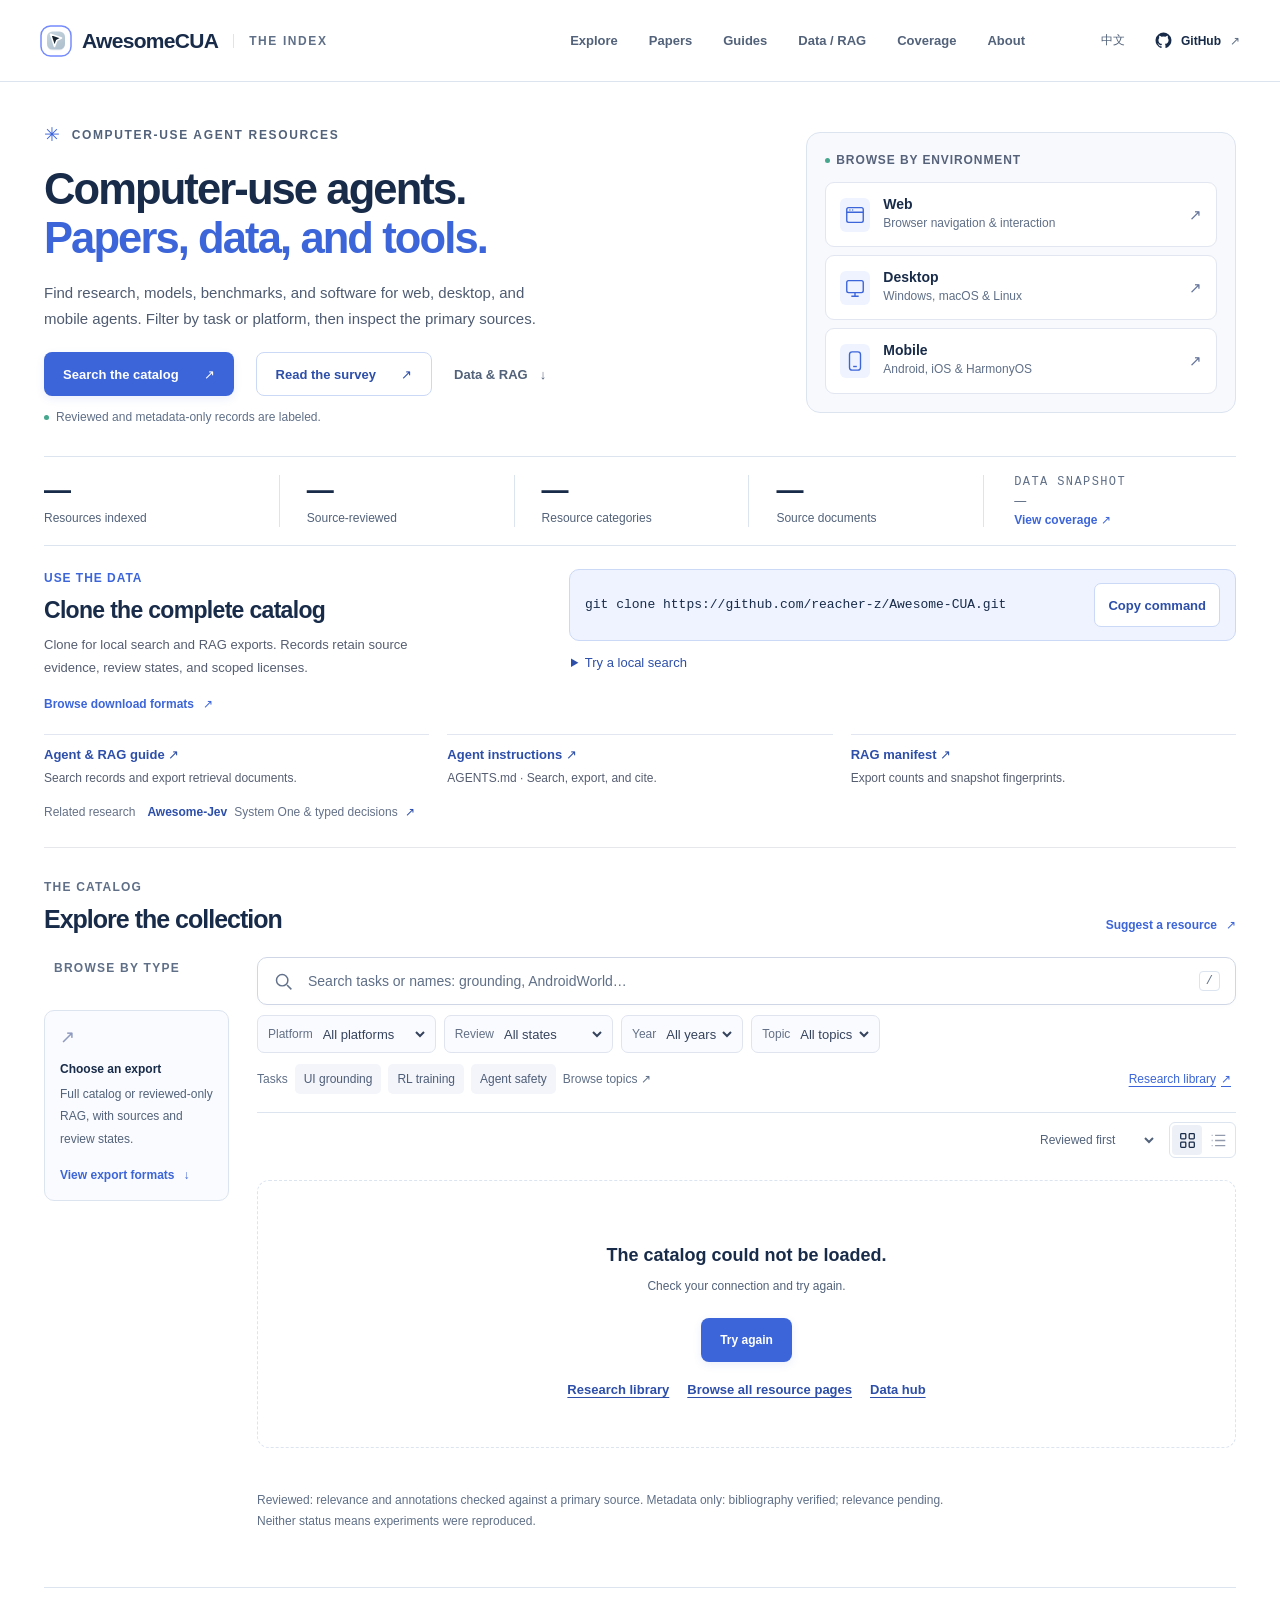
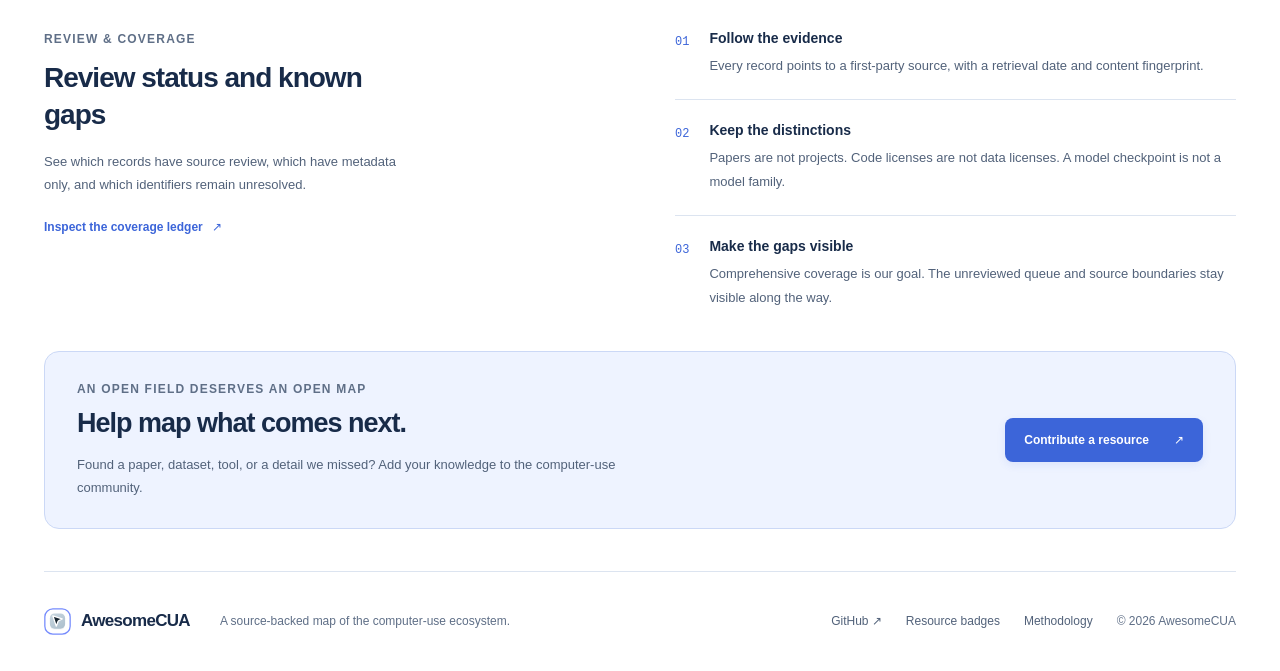
==== commit 67076d2f: "Offer static research and data links during slow or failed catalog loading" ====
--- a/web/index.html
+++ b/web/index.html
@@ -85,7 +85,8 @@
           </div>
           <div class="popular-topics"><span data-i18n="try">Tasks</span><button type="button" data-search="grounding" data-i18n="grounding">UI grounding</button><button type="button" data-topic="reinforcement-learning" data-i18n="rl">RL training</button><button type="button" data-topic="safety-security" data-i18n="safety">Agent safety</button><a data-topic-directory href="/topics/"><span data-i18n="topicDirectory">Browse topics</span> ↗</a><a class="paper-library-shortcut" data-paper-library href="/papers/"><span data-i18n="paperLibrary">Research library</span> ↗</a></div>
           <div class="results-toolbar"><p id="results-count" role="status" aria-live="polite" tabindex="-1" data-i18n="loading">Loading the catalog…</p><label class="sort-wrap"><span class="sr-only" data-i18n="sortBy">Sort results</span><select id="sort"><option value="featured" data-i18n="curatedFirst">Reviewed first</option><option value="name" data-i18n="nameSort">Name A–Z</option><option value="newest" data-i18n="newest">Newest publication</option></select></label><div class="view-toggle" role="group" aria-label="Result layout" data-i18n-label="layoutLabel"><button id="view-grid" type="button" aria-label="Grid view" data-i18n-label="gridView" aria-pressed="true"><svg viewBox="0 0 20 20" width="17" height="17" fill="none" stroke="currentColor" stroke-width="1.5" aria-hidden="true"><rect x="2" y="2" width="6" height="6" rx="1"/><rect x="12" y="2" width="6" height="6" rx="1"/><rect x="2" y="12" width="6" height="6" rx="1"/><rect x="12" y="12" width="6" height="6" rx="1"/></svg></button><button id="view-list" type="button" aria-label="List view" data-i18n-label="listView" aria-pressed="false"><svg viewBox="0 0 20 20" width="17" height="17" fill="none" stroke="currentColor" stroke-width="1.5" aria-hidden="true"><path d="M6 4h12M6 10h12M6 16h12M2 4h1M2 10h1M2 16h1"/></svg></button></div></div>
-          <div id="load-error" class="empty-state" hidden><h3 data-i18n="errorTitle">The catalog could not be loaded.</h3><p data-i18n="errorCopy">Check your connection and try again.</p><button class="button primary" id="retry" type="button" data-i18n="retry">Try again</button></div>
+          <div id="load-slow" class="load-notice" hidden><p data-i18n="loadingAlternatives">You can browse the library or download the data while it loads.</p><div class="load-notice-links"><a href="/papers/" data-paper-library data-i18n="paperLibrary">Research library</a><a href="/catalog/" data-i18n="staticCatalog">Browse all resource pages</a><a href="/data/" data-data-hub data-i18n="dataHub">Data hub</a></div></div>
+          <div id="load-error" class="empty-state" hidden><h3 data-i18n="errorTitle">The catalog could not be loaded.</h3><p data-i18n="errorCopy">Check your connection and try again.</p><button class="button primary" id="retry" type="button" data-i18n="retry">Try again</button><div class="load-notice-links"><a href="/papers/" data-paper-library data-i18n="paperLibrary">Research library</a><a href="/catalog/" data-i18n="staticCatalog">Browse all resource pages</a><a href="/data/" data-data-hub data-i18n="dataHub">Data hub</a></div></div>
           <div id="results" class="resource-grid" aria-label="Catalog results" data-i18n-label="resultsLabel" aria-busy="true"></div>
           <div id="empty" class="empty-state" hidden><div class="empty-symbol">⌕</div><h3 data-i18n="emptyTitle">No resources match these filters.</h3><p data-i18n="emptyCopy">Try a broader term or clear a filter. Many papers have not yet been assigned platform or topic tags.</p><button class="button secondary" id="empty-reset" type="button" data-i18n="clearFilters">Reset filters</button></div>
           <nav id="pagination" class="pagination" aria-label="Results pagination" data-i18n-label="paginationLabel"></nav>
--- a/web/styles.css
+++ b/web/styles.css
@@ -97,9 +97,10 @@
 .coverage-section{padding-block:42px;gap:70px}.coverage-intro h2{font-size:28px}.coverage-intro p,.principles p,.about-section p{font-size:13px;line-height:1.8}.principles h3{font-size:14px}.about-section{padding:28px 32px;background:var(--soft-blue);border-color:var(--blue-line);margin-bottom:42px}
 .catalog-focused .agent-entry{gap:10px 25px;padding-block:12px}.catalog-focused .agent-entry-links{gap:12px}.catalog-focused .agent-entry-links a{border:0;padding-top:0}.catalog-focused .agent-search summary{padding-block:7px;min-height:36px}
 @media(max-width:1150px){.hero{gap:30px;grid-template-columns:minmax(0,1.2fr) minmax(0,.8fr)}.hero h1{font-size:40px}.ecosystem-map{padding:15px}.map-node{padding:12px;gap:10px}.catalog-layout{grid-template-columns:165px minmax(0,1fr);gap:22px}.agent-entry{gap:12px 24px}.clone-command code{flex-basis:100%}}
-@media(max-width:760px){.hero{padding-block:29px 25px;display:block}.hero h1{font-size:32px;line-height:1.14;margin:15px 0}.hero-description{font-size:14px;line-height:1.8}.hero .eyebrow{letter-spacing:.8px;font-size:12px}.hero-caption{font-size:12px}.ecosystem-map{display:none}.stats-band{padding-block:17px;gap:7px}.stat-value{font-size:25px}.stat-label{font-size:12px}.stats-band>div{padding-left:10px}.agent-entry{grid-template-columns:minmax(0,1fr);gap:12px;padding-block:20px}.agent-entry h2{font-size:22px}.agent-entry-heading .subtle-link{min-height:28px}.clone-command{padding:13px}.clone-command code{font-size:13px}.clone-command button{min-height:44px}.agent-entry-links a{padding-block:10px}.agent-entry-links strong{font-size:13px}.catalog-section{padding-top:25px}.section-heading{margin-bottom:19px}.section-heading h2{font-size:24px}.catalog-layout{display:block}.category-list{margin-bottom:8px;padding-bottom:10px;gap:7px}.category-button{font-size:12px;min-height:38px;padding:8px 11px}.search-box input{font-size:16px}.filter-row{display:grid;grid-template-columns:repeat(2,minmax(0,1fr));gap:7px}.select-wrap{min-width:0;padding-left:9px}.select-wrap select{width:100%;max-width:100%;min-width:0;font-size:12px}.clear-button{grid-column:1/-1;justify-self:end;padding-block:4px}.popular-topics{gap:6px;margin-bottom:12px}.popular-topics>button{padding:5px 8px;font-size:12px}.results-toolbar{flex-wrap:wrap;gap:5px 9px}.results-toolbar>p{flex-basis:100%;font-size:12px}.result-breakdown{display:inline}.sort-wrap{margin-right:auto}.resource-card{padding:17px}.card-title{font-size:16px}.resource-summary{font-size:13px;min-height:0}.resource-grid{gap:12px}.row-main h3{font-size:15px}.row-summary{font-size:13px}.resource-row{padding:16px}.coverage-section{padding-block:32px;gap:28px}.about-section{padding:24px}.catalog-focused .agent-entry{grid-template-columns:minmax(0,1fr);gap:8px}.catalog-focused .agent-entry-links{display:flex;flex-wrap:wrap;gap:4px 18px}.catalog-focused .agent-entry-links a{display:flex;min-height:32px;padding:5px 0}.catalog-focused .clone-command code{font-size:13px}.catalog-focused .agent-search summary{min-height:36px}}
-@media(max-width:370px){.hero h1{font-size:28px;letter-spacing:-1px}.hero .button{font-size:12px}.stats-band{gap:3px}.stats-band>div{padding-left:7px}.stat-value{font-size:22px}.agent-entry-links a{grid-template-columns:minmax(0,1fr) minmax(0,1.1fr)}.agent-entry-links strong{font-size:12px}}
+@media(max-width:760px){.hero{padding-block:29px 25px;display:block}.hero h1{font-size:32px;line-height:1.14;margin:15px 0}.hero-description{font-size:14px;line-height:1.8}.hero .eyebrow{letter-spacing:.8px;font-size:12px}.hero-caption{font-size:12px}.ecosystem-map{display:none}.stats-band{padding-block:17px;gap:7px}.stat-value{font-size:25px}.stat-label{font-size:12px}.stats-band>div{padding-left:10px}.agent-entry{grid-template-columns:minmax(0,1fr);gap:12px;padding-block:20px}.agent-entry h2{font-size:22px}.agent-entry-heading .subtle-link{min-height:28px}.clone-command{padding:13px}.clone-command code{font-size:13px}.clone-command button{min-height:44px}.agent-entry-links a{padding-block:10px}.agent-entry-links strong{font-size:13px}.catalog-section{padding-top:25px}.section-heading{margin-bottom:19px}.section-heading h2{font-size:24px}.catalog-layout{display:block}.category-list{margin-bottom:8px;padding-bottom:10px;gap:7px}.category-button{font-size:12px;min-height:38px;padding:8px 11px}.search-box input{font-size:16px}.filter-row{display:grid;grid-template-columns:repeat(2,minmax(0,1fr));gap:7px}.select-wrap{min-width:0;padding-left:9px}.select-wrap>span{flex:0 0 auto;white-space:nowrap}.select-wrap select{flex:1 1 0;width:100%;max-width:100%;min-width:0;font-size:12px}.clear-button{grid-column:1/-1;justify-self:end;padding-block:4px}.popular-topics{gap:6px;margin-bottom:12px}.popular-topics>button{padding:5px 8px;font-size:12px}.results-toolbar{flex-wrap:wrap;gap:5px 9px}.results-toolbar>p{flex-basis:100%;font-size:12px}.result-breakdown{display:inline}.sort-wrap{margin-right:auto}.resource-card{padding:17px}.card-title{font-size:16px}.resource-summary{font-size:13px;min-height:0}.resource-grid{gap:12px}.row-main h3{font-size:15px}.row-summary{font-size:13px}.resource-row{padding:16px}.coverage-section{padding-block:32px;gap:28px}.about-section{padding:24px}.catalog-focused .agent-entry{grid-template-columns:minmax(0,1fr);gap:8px}.catalog-focused .agent-entry-links{display:flex;flex-wrap:wrap;gap:4px 18px}.catalog-focused .agent-entry-links a{display:flex;min-height:32px;padding:5px 0}.catalog-focused .clone-command code{font-size:13px}.catalog-focused .agent-search summary{min-height:36px}}
+@media(max-width:370px){.hero h1{font-size:28px;letter-spacing:-1px}.hero .button{font-size:12px}.stats-band{grid-template-columns:repeat(2,minmax(0,1fr));gap:12px 16px}.stats-band>div{min-width:0;padding-left:7px}.stats-band>div:nth-child(odd){padding-left:0;border-left:0}.stat-value{font-size:22px}.agent-entry-links a{grid-template-columns:minmax(0,1fr) minmax(0,1.1fr)}.agent-entry-links strong{font-size:12px}}
 
+.load-notice{margin:0 0 16px;padding:14px 16px;border:1px solid var(--blue-line);border-radius:10px;background:var(--soft-blue);font-size:13px;line-height:1.65}.load-notice p{margin:0 0 8px;color:var(--muted)}.load-notice-links{display:flex;flex-wrap:wrap;gap:8px 18px}.load-notice-links a{color:var(--blue-dark);font-size:13px;font-weight:600;text-decoration:underline;text-underline-offset:3px}.empty-state .load-notice-links{justify-content:center;margin-top:20px}
 /* Preserve the related research, export formats and badge gallery added on main. */
 .agent-related{display:flex;flex-wrap:wrap;gap:5px 12px;align-items:center;margin-top:13px;font-size:12px;line-height:1.8;color:#647188}.agent-related>a{display:inline-flex;flex-wrap:wrap;align-items:center;gap:7px;color:var(--blue-dark);font-weight:650}.agent-related>a>span:not([aria-hidden]){color:#647188;font-weight:400}.agent-related>a:hover{text-decoration:underline;text-underline-offset:3px}
 .agent-entry>.agent-related{grid-column:1/-1;margin-top:0}
